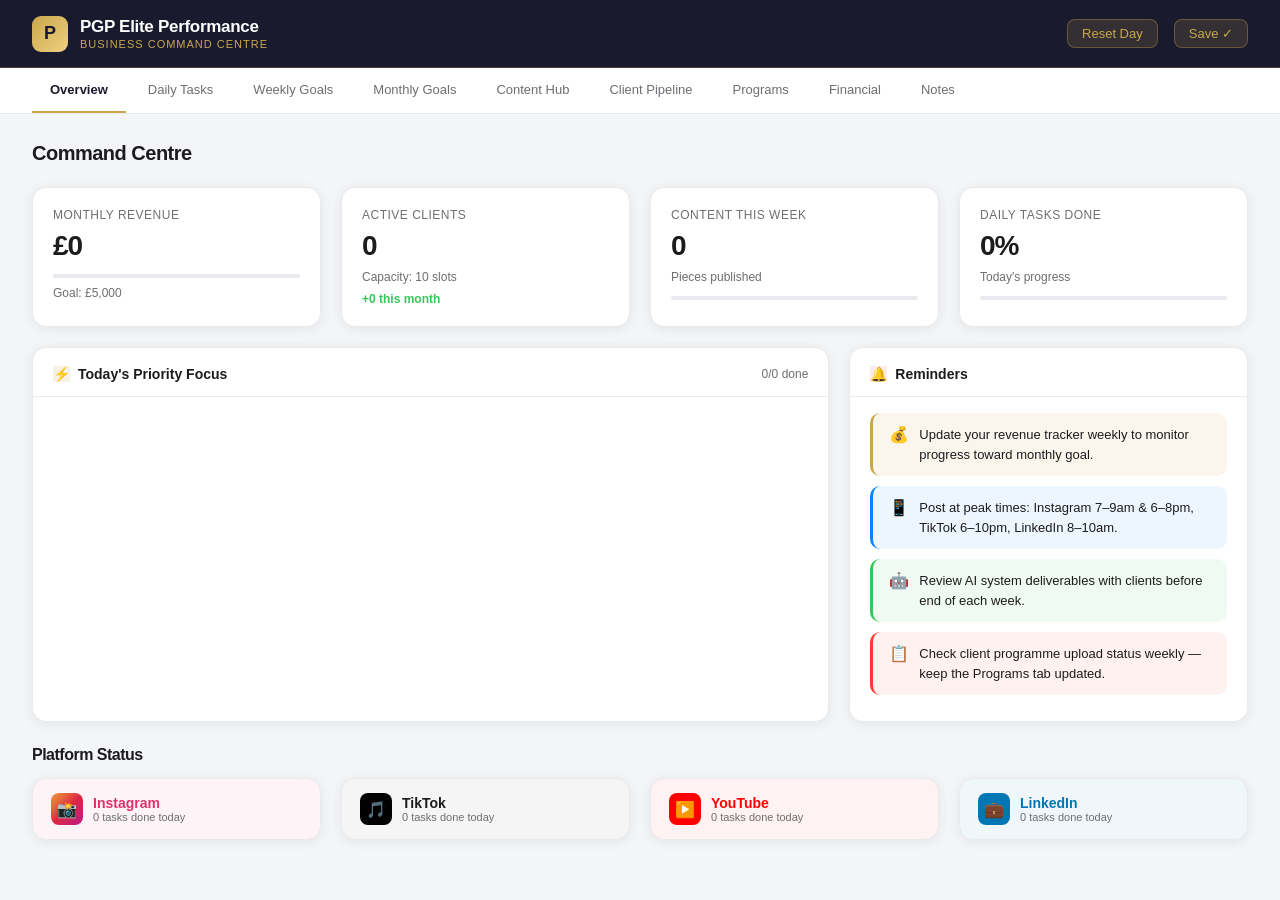
==== index.html @ 6425bf0e "Rename dashboard.html to index.html" ====
<!DOCTYPE html>
<html lang="en">
<head>
<meta charset="UTF-8" />
<meta name="viewport" content="width=device-width, initial-scale=1.0" />
<title>PGP Elite Performance — Business Command Centre</title>
<style>
  :root {
    --bg: #f4f5f7;
    --surface: #ffffff;
    --surface2: #fafafa;
    --border: #e8eaed;
    --accent: #1a1a2e;
    --gold: #c9a84c;
    --gold-light: #f0d080;
    --text: #1c1c1e;
    --text-muted: #6e6e73;
    --green: #34c759;
    --red: #ff3b30;
    --blue: #0a84ff;
    --purple: #5856d6;
    --ig: #e1306c;
    --tt: #010101;
    --yt: #ff0000;
    --li: #0077b5;
    --radius: 14px;
    --shadow: 0 2px 12px rgba(0,0,0,0.07);
    --shadow-hover: 0 6px 24px rgba(0,0,0,0.12);
  }

  * { box-sizing: border-box; margin: 0; padding: 0; }

  body {
    font-family: -apple-system, BlinkMacSystemFont, 'SF Pro Display', 'Segoe UI', sans-serif;
    background: var(--bg);
    color: var(--text);
    min-height: 100vh;
  }

  /* ── HEADER ── */
  header {
    background: var(--accent);
    padding: 0 32px;
    display: flex;
    align-items: center;
    justify-content: space-between;
    height: 68px;
    position: sticky;
    top: 0;
    z-index: 100;
    border-bottom: 1px solid rgba(201,168,76,0.3);
  }
  .logo {
    display: flex;
    align-items: center;
    gap: 12px;
  }
  .logo-icon {
    width: 36px; height: 36px;
    background: linear-gradient(135deg, var(--gold), var(--gold-light));
    border-radius: 9px;
    display: flex;
    align-items: center;
    justify-content: center;
    font-size: 18px;
    font-weight: 800;
    color: var(--accent);
  }
  .logo-text {
    color: #fff;
    font-size: 17px;
    font-weight: 600;
    letter-spacing: -0.3px;
  }
  .logo-sub {
    color: var(--gold);
    font-size: 11px;
    font-weight: 500;
    text-transform: uppercase;
    letter-spacing: 1px;
    margin-top: 1px;
  }
  .header-right {
    display: flex;
    align-items: center;
    gap: 16px;
  }
  #live-date {
    color: rgba(255,255,255,0.7);
    font-size: 13px;
  }
  .header-btn {
    background: rgba(201,168,76,0.15);
    border: 1px solid rgba(201,168,76,0.35);
    color: var(--gold);
    padding: 6px 14px;
    border-radius: 8px;
    font-size: 13px;
    font-weight: 500;
    cursor: pointer;
    transition: all 0.2s;
  }
  .header-btn:hover { background: rgba(201,168,76,0.25); }

  /* ── NAV TABS ── */
  .nav-tabs {
    background: var(--surface);
    border-bottom: 1px solid var(--border);
    padding: 0 32px;
    display: flex;
    gap: 4px;
    overflow-x: auto;
  }
  .tab {
    padding: 14px 18px;
    font-size: 13px;
    font-weight: 500;
    color: var(--text-muted);
    cursor: pointer;
    border-bottom: 2px solid transparent;
    transition: all 0.2s;
    white-space: nowrap;
    user-select: none;
  }
  .tab:hover { color: var(--text); }
  .tab.active {
    color: var(--accent);
    border-bottom-color: var(--gold);
    font-weight: 600;
  }

  /* ── MAIN ── */
  main { padding: 28px 32px; max-width: 1600px; margin: 0 auto; }

  .page { display: none; }
  .page.active { display: block; }

  /* ── GRID SYSTEMS ── */
  .grid-3 { display: grid; grid-template-columns: repeat(3,1fr); gap: 20px; }
  .grid-4 { display: grid; grid-template-columns: repeat(4,1fr); gap: 20px; }
  .grid-2 { display: grid; grid-template-columns: repeat(2,1fr); gap: 20px; }
  .grid-1-2 { display: grid; grid-template-columns: 1fr 2fr; gap: 20px; }
  .grid-2-1 { display: grid; grid-template-columns: 2fr 1fr; gap: 20px; }

  /* ── CARD ── */
  .card {
    background: var(--surface);
    border-radius: var(--radius);
    border: 1px solid var(--border);
    box-shadow: var(--shadow);
    overflow: hidden;
    transition: box-shadow 0.2s;
  }
  .card:hover { box-shadow: var(--shadow-hover); }
  .card-header {
    padding: 18px 20px 14px;
    border-bottom: 1px solid var(--border);
    display: flex;
    align-items: center;
    justify-content: space-between;
  }
  .card-title {
    font-size: 14px;
    font-weight: 600;
    color: var(--text);
    display: flex;
    align-items: center;
    gap: 8px;
  }
  .card-title .icon {
    width: 26px; height: 26px;
    border-radius: 7px;
    display: flex;
    align-items: center;
    justify-content: center;
    font-size: 14px;
  }
  .card-body { padding: 16px 20px; }

  /* ── KPI STAT CARDS ── */
  .stat-card {
    background: var(--surface);
    border-radius: var(--radius);
    border: 1px solid var(--border);
    box-shadow: var(--shadow);
    padding: 20px;
    display: flex;
    flex-direction: column;
    gap: 8px;
    transition: all 0.2s;
  }
  .stat-card:hover { box-shadow: var(--shadow-hover); transform: translateY(-1px); }
  .stat-label { font-size: 12px; font-weight: 500; color: var(--text-muted); text-transform: uppercase; letter-spacing: 0.5px; }
  .stat-value { font-size: 28px; font-weight: 700; color: var(--text); letter-spacing: -1px; }
  .stat-sub { font-size: 12px; color: var(--text-muted); }
  .stat-trend { font-size: 12px; font-weight: 600; }
  .stat-trend.up { color: var(--green); }
  .stat-trend.down { color: var(--red); }
  .stat-bar {
    height: 4px;
    background: var(--border);
    border-radius: 2px;
    overflow: hidden;
    margin-top: 4px;
  }
  .stat-bar-fill {
    height: 100%;
    border-radius: 2px;
    background: linear-gradient(90deg, var(--gold), var(--gold-light));
    transition: width 0.8s ease;
  }

  /* ── TODO LISTS ── */
  .todo-section { margin-bottom: 6px; }
  .todo-section-title {
    font-size: 11px;
    font-weight: 600;
    color: var(--text-muted);
    text-transform: uppercase;
    letter-spacing: 0.8px;
    padding: 8px 0 4px;
  }
  .todo-item {
    display: flex;
    align-items: flex-start;
    gap: 10px;
    padding: 9px 4px;
    border-radius: 8px;
    cursor: pointer;
    transition: background 0.15s;
    position: relative;
  }
  .todo-item:hover { background: var(--bg); }
  .todo-item.done .todo-text {
    text-decoration: line-through;
    color: var(--text-muted);
  }
  .todo-cb {
    width: 18px; height: 18px;
    border: 2px solid var(--border);
    border-radius: 5px;
    flex-shrink: 0;
    margin-top: 1px;
    transition: all 0.2s;
    display: flex;
    align-items: center;
    justify-content: center;
    font-size: 11px;
  }
  .todo-item.done .todo-cb {
    background: var(--green);
    border-color: var(--green);
    color: white;
  }
  .todo-text { font-size: 13.5px; line-height: 1.4; flex: 1; }
  .todo-tag {
    font-size: 10px;
    font-weight: 600;
    padding: 2px 7px;
    border-radius: 20px;
    flex-shrink: 0;
    margin-top: 2px;
  }
  .tag-ig { background: rgba(225,48,108,0.1); color: var(--ig); }
  .tag-tt { background: rgba(1,1,1,0.08); color: #333; }
  .tag-yt { background: rgba(255,0,0,0.1); color: var(--yt); }
  .tag-li { background: rgba(0,119,181,0.1); color: var(--li); }
  .tag-fin { background: rgba(52,199,89,0.12); color: #1a8a3a; }
  .tag-client { background: rgba(88,86,214,0.12); color: var(--purple); }
  .tag-ops { background: rgba(201,168,76,0.15); color: #8a6a1a; }
  .tag-ai { background: rgba(10,132,255,0.1); color: var(--blue); }

  /* ── PRIORITY BADGE ── */
  .priority {
    width: 6px; height: 6px;
    border-radius: 50%;
    flex-shrink: 0;
    margin-top: 6px;
  }
  .p-high { background: var(--red); }
  .p-med { background: var(--gold); }
  .p-low { background: var(--green); }

  /* ── PLATFORM CONTENT TRACKER ── */
  .platform-card {
    border-radius: var(--radius);
    border: 1px solid var(--border);
    overflow: hidden;
    box-shadow: var(--shadow);
  }
  .platform-header {
    padding: 14px 18px;
    display: flex;
    align-items: center;
    gap: 10px;
  }
  .platform-icon {
    width: 32px; height: 32px;
    border-radius: 8px;
    display: flex;
    align-items: center;
    justify-content: center;
    font-size: 16px;
    color: white;
  }
  .ig-bg { background: linear-gradient(135deg, #f09433,#e6683c,#dc2743,#cc2366,#bc1888); }
  .tt-bg { background: #010101; }
  .yt-bg { background: #ff0000; }
  .li-bg { background: #0077b5; }
  .platform-name { font-size: 14px; font-weight: 700; }
  .platform-body { padding: 4px 18px 16px; background: var(--surface); }
  .content-row {
    display: flex;
    align-items: center;
    gap: 10px;
    padding: 8px 0;
    border-bottom: 1px solid var(--border);
    font-size: 13px;
  }
  .content-row:last-child { border-bottom: none; }
  .content-type { font-weight: 600; width: 90px; flex-shrink: 0; font-size: 12px; color: var(--text-muted); }
  .content-idea { flex: 1; color: var(--text); }
  .content-status {
    font-size: 11px;
    font-weight: 600;
    padding: 3px 8px;
    border-radius: 20px;
    cursor: pointer;
    user-select: none;
  }
  .s-todo { background: rgba(110,110,115,0.1); color: var(--text-muted); }
  .s-filming { background: rgba(255,149,0,0.12); color: #c57a00; }
  .s-editing { background: rgba(10,132,255,0.1); color: var(--blue); }
  .s-done { background: rgba(52,199,89,0.12); color: #1a8a3a; }

  /* ── PIPELINE ── */
  .pipeline-stages {
    display: grid;
    grid-template-columns: repeat(5,1fr);
    gap: 12px;
    margin-top: 4px;
  }
  .pipeline-stage { background: var(--bg); border-radius: 10px; padding: 14px; min-height: 160px; }
  .stage-title {
    font-size: 11px;
    font-weight: 700;
    text-transform: uppercase;
    letter-spacing: 0.7px;
    color: var(--text-muted);
    margin-bottom: 10px;
  }
  .pipeline-card {
    background: var(--surface);
    border-radius: 8px;
    padding: 10px;
    margin-bottom: 8px;
    border: 1px solid var(--border);
    font-size: 12.5px;
    cursor: grab;
    box-shadow: 0 1px 4px rgba(0,0,0,0.05);
  }
  .pipeline-card:hover { border-color: var(--gold); }
  .pipeline-name { font-weight: 600; color: var(--text); margin-bottom: 3px; }
  .pipeline-detail { color: var(--text-muted); font-size: 11px; }
  .pipeline-value { font-weight: 700; color: var(--gold); font-size: 12px; margin-top: 4px; }

  /* ── FINANCIAL ── */
  .fin-row {
    display: flex;
    justify-content: space-between;
    align-items: center;
    padding: 11px 0;
    border-bottom: 1px solid var(--border);
    font-size: 13.5px;
  }
  .fin-row:last-child { border-bottom: none; }
  .fin-label { color: var(--text-muted); }
  .fin-value { font-weight: 700; }
  .fin-value.green { color: var(--green); }
  .fin-value.red { color: var(--red); }
  .fin-value.gold { color: var(--gold); }

  /* ── PROGRAM CHECKLIST ── */
  .program-item {
    display: flex;
    align-items: center;
    gap: 12px;
    padding: 11px 16px;
    border-radius: 10px;
    background: var(--bg);
    margin-bottom: 8px;
    transition: all 0.2s;
    cursor: pointer;
  }
  .program-item:hover { background: rgba(201,168,76,0.07); }
  .program-item.done { opacity: 0.6; }
  .program-item.done .prog-name { text-decoration: line-through; }
  .prog-cb {
    width: 20px; height: 20px;
    border: 2px solid var(--border);
    border-radius: 6px;
    flex-shrink: 0;
    display: flex;
    align-items: center;
    justify-content: center;
    font-size: 12px;
    transition: all 0.2s;
  }
  .program-item.done .prog-cb { background: var(--green); border-color: var(--green); color: white; }
  .prog-info { flex: 1; }
  .prog-name { font-size: 13.5px; font-weight: 600; }
  .prog-meta { font-size: 11.5px; color: var(--text-muted); margin-top: 2px; }
  .prog-badge {
    font-size: 11px;
    font-weight: 600;
    padding: 3px 9px;
    border-radius: 20px;
  }
  .b-online { background: rgba(52,199,89,0.1); color: #1a8a3a; }
  .b-inprogress { background: rgba(255,149,0,0.12); color: #c57a00; }
  .b-pending { background: rgba(110,110,115,0.1); color: var(--text-muted); }

  /* ── PROGRESS RING ── */
  .progress-ring-wrap {
    display: flex;
    flex-direction: column;
    align-items: center;
    gap: 6px;
  }
  .progress-ring-wrap svg { transform: rotate(-90deg); }
  .progress-ring-label { font-size: 12px; color: var(--text-muted); font-weight: 500; }
  .progress-ring-value { font-size: 22px; font-weight: 700; color: var(--text); }

  /* ── REVENUE GOAL BAR ── */
  .goal-section { margin-bottom: 16px; }
  .goal-header { display: flex; justify-content: space-between; align-items: baseline; margin-bottom: 6px; }
  .goal-name { font-size: 13px; font-weight: 600; }
  .goal-nums { font-size: 12px; color: var(--text-muted); }
  .goal-track {
    height: 8px;
    background: var(--border);
    border-radius: 4px;
    overflow: hidden;
  }
  .goal-fill {
    height: 100%;
    border-radius: 4px;
    background: linear-gradient(90deg, var(--gold), var(--gold-light));
    transition: width 1s ease;
  }

  /* ── WEEKLY SCHEDULE ── */
  .week-grid {
    display: grid;
    grid-template-columns: 60px repeat(7,1fr);
    gap: 2px;
    font-size: 12px;
  }
  .wg-header { font-weight: 600; color: var(--text-muted); text-align: center; padding: 6px 0; font-size: 11px; text-transform: uppercase; }
  .wg-time { color: var(--text-muted); padding: 4px 0; font-size: 11px; line-height: 28px; }
  .wg-cell {
    height: 28px;
    border-radius: 4px;
    background: transparent;
    text-align: center;
    line-height: 28px;
    font-size: 11px;
    font-weight: 500;
  }
  .wg-task {
    border-radius: 6px;
    padding: 4px 6px;
    font-size: 11px;
    font-weight: 600;
    margin: 1px;
    color: white;
    line-height: 1.3;
    height: 28px;
    display: flex;
    align-items: center;
    justify-content: center;
    overflow: hidden;
  }

  /* ── ALERTS / NOTES ── */
  .alert {
    padding: 12px 16px;
    border-radius: 10px;
    margin-bottom: 10px;
    font-size: 13px;
    display: flex;
    gap: 10px;
    align-items: flex-start;
  }
  .alert-icon { font-size: 16px; flex-shrink: 0; margin-top: 0px; }
  .alert-text { flex: 1; line-height: 1.5; }
  .alert.gold { background: rgba(201,168,76,0.1); border-left: 3px solid var(--gold); }
  .alert.blue { background: rgba(10,132,255,0.07); border-left: 3px solid var(--blue); }
  .alert.green { background: rgba(52,199,89,0.08); border-left: 3px solid var(--green); }
  .alert.red { background: rgba(255,59,48,0.07); border-left: 3px solid var(--red); }

  /* ── INPUT ADD TASK ── */
  .add-task-row {
    display: flex;
    gap: 8px;
    margin-top: 10px;
  }
  .add-task-input {
    flex: 1;
    padding: 9px 12px;
    border-radius: 8px;
    border: 1px solid var(--border);
    font-size: 13px;
    background: var(--bg);
    color: var(--text);
    outline: none;
    transition: border-color 0.2s;
  }
  .add-task-input:focus { border-color: var(--gold); }
  .add-task-btn {
    padding: 9px 16px;
    background: var(--accent);
    color: var(--gold);
    border: none;
    border-radius: 8px;
    font-size: 13px;
    font-weight: 600;
    cursor: pointer;
    transition: background 0.2s;
  }
  .add-task-btn:hover { background: #2d2d50; }

  /* ── SECTION TITLES ── */
  .section-title {
    font-size: 20px;
    font-weight: 700;
    color: var(--text);
    margin-bottom: 6px;
    letter-spacing: -0.5px;
  }
  .section-sub {
    font-size: 13px;
    color: var(--text-muted);
    margin-bottom: 22px;
  }
  .sep { height: 24px; }

  /* ── NOTES ── */
  .notes-area {
    width: 100%;
    border: none;
    outline: none;
    resize: none;
    font-size: 13.5px;
    line-height: 1.7;
    color: var(--text);
    background: transparent;
    font-family: inherit;
  }

  /* ── RESPONSIVE ── */
  @media (max-width: 1100px) {
    .grid-4 { grid-template-columns: repeat(2,1fr); }
    .pipeline-stages { grid-template-columns: repeat(3,1fr); }
  }
  @media (max-width: 768px) {
    main { padding: 16px; }
    .grid-3, .grid-2, .grid-1-2, .grid-2-1 { grid-template-columns: 1fr; }
    header { padding: 0 16px; }
    .nav-tabs { padding: 0 16px; }
    .pipeline-stages { grid-template-columns: repeat(2,1fr); }
  }

  /* ── METRIC MINI ── */
  .metrics-row {
    display: flex;
    gap: 20px;
    flex-wrap: wrap;
    margin-bottom: 22px;
  }
  .metric-pill {
    background: var(--surface);
    border: 1px solid var(--border);
    border-radius: 40px;
    padding: 8px 16px;
    display: flex;
    align-items: center;
    gap: 8px;
    font-size: 13px;
    box-shadow: var(--shadow);
  }
  .metric-pill .dot { width: 8px; height: 8px; border-radius: 50%; }
  .metric-pill .mp-val { font-weight: 700; }
  .metric-pill .mp-lbl { color: var(--text-muted); font-size: 12px; }

  /* ── EDITABLE FIELDS ── */
  [contenteditable] { outline: none; }
  [contenteditable]:focus {
    background: rgba(201,168,76,0.05);
    border-radius: 4px;
  }

  /* ── SCROLLBAR ── */
  ::-webkit-scrollbar { width: 6px; height: 6px; }
  ::-webkit-scrollbar-track { background: transparent; }
  ::-webkit-scrollbar-thumb { background: var(--border); border-radius: 3px; }
</style>
</head>
<body>

<!-- ═══════════════ HEADER ═══════════════ -->
<header>
  <div class="logo">
    <div class="logo-icon">P</div>
    <div>
      <div class="logo-text">PGP Elite Performance</div>
      <div class="logo-sub">Business Command Centre</div>
    </div>
  </div>
  <div class="header-right">
    <span id="live-date"></span>
    <button class="header-btn" onclick="resetAll()">Reset Day</button>
    <button class="header-btn" onclick="saveAll()">Save ✓</button>
  </div>
</header>

<!-- ═══════════════ NAV ═══════════════ -->
<div class="nav-tabs">
  <div class="tab active" onclick="switchTab('overview')">Overview</div>
  <div class="tab" onclick="switchTab('daily')">Daily Tasks</div>
  <div class="tab" onclick="switchTab('weekly')">Weekly Goals</div>
  <div class="tab" onclick="switchTab('monthly')">Monthly Goals</div>
  <div class="tab" onclick="switchTab('content')">Content Hub</div>
  <div class="tab" onclick="switchTab('clients')">Client Pipeline</div>
  <div class="tab" onclick="switchTab('programs')">Programs</div>
  <div class="tab" onclick="switchTab('financial')">Financial</div>
  <div class="tab" onclick="switchTab('notes')">Notes</div>
</div>

<!-- ═══════════════ MAIN ═══════════════ -->
<main>

<!-- ══════ OVERVIEW PAGE ══════ -->
<div class="page active" id="page-overview">
  <div class="section-title">Command Centre</div>
  <div class="section-sub" id="overview-date"></div>

  <!-- KPI Row -->
  <div class="grid-4" style="margin-bottom:20px">
    <div class="stat-card">
      <div class="stat-label">Monthly Revenue</div>
      <div class="stat-value" id="kpi-revenue">£0</div>
      <div class="stat-bar"><div class="stat-bar-fill" id="rev-bar" style="width:0%"></div></div>
      <div class="stat-sub">Goal: <span id="kpi-rev-goal">£5,000</span></div>
    </div>
    <div class="stat-card">
      <div class="stat-label">Active Clients</div>
      <div class="stat-value" id="kpi-clients">0</div>
      <div class="stat-sub">Capacity: <span id="kpi-capacity">10</span> slots</div>
      <div class="stat-trend up" id="kpi-client-trend">+0 this month</div>
    </div>
    <div class="stat-card">
      <div class="stat-label">Content This Week</div>
      <div class="stat-value" id="kpi-content">0</div>
      <div class="stat-sub">Pieces published</div>
      <div class="stat-bar"><div class="stat-bar-fill" id="content-bar" style="width:0%"></div></div>
    </div>
    <div class="stat-card">
      <div class="stat-label">Daily Tasks Done</div>
      <div class="stat-value" id="kpi-daily">0%</div>
      <div class="stat-sub">Today's progress</div>
      <div class="stat-bar"><div class="stat-bar-fill" id="daily-bar" style="width:0%"></div></div>
    </div>
  </div>

  <div class="grid-2-1">
    <!-- Today's Focus -->
    <div class="card">
      <div class="card-header">
        <div class="card-title"><div class="card-icon" style="background:rgba(201,168,76,0.15)">⚡</div> Today's Priority Focus</div>
        <span style="font-size:12px;color:var(--text-muted)" id="today-progress">0/0 done</span>
      </div>
      <div class="card-body" id="overview-tasks">
        <!-- populated by JS -->
      </div>
    </div>

    <!-- Alerts & Reminders -->
    <div class="card">
      <div class="card-header">
        <div class="card-title"><div class="card-icon" style="background:rgba(255,59,48,0.1)">🔔</div> Reminders</div>
      </div>
      <div class="card-body">
        <div class="alert gold">
          <div class="alert-icon">💰</div>
          <div class="alert-text">Update your revenue tracker weekly to monitor progress toward monthly goal.</div>
        </div>
        <div class="alert blue">
          <div class="alert-icon">📱</div>
          <div class="alert-text">Post at peak times: Instagram 7–9am & 6–8pm, TikTok 6–10pm, LinkedIn 8–10am.</div>
        </div>
        <div class="alert green">
          <div class="alert-icon">🤖</div>
          <div class="alert-text">Review AI system deliverables with clients before end of each week.</div>
        </div>
        <div class="alert red">
          <div class="alert-icon">📋</div>
          <div class="alert-text">Check client programme upload status weekly — keep the Programs tab updated.</div>
        </div>
      </div>
    </div>
  </div>

  <div class="sep"></div>

  <!-- Platform Quick Status -->
  <div class="section-title" style="font-size:16px;margin-bottom:14px">Platform Status</div>
  <div class="grid-4">
    <div class="platform-card" style="background:var(--surface)">
      <div class="platform-header" style="background:rgba(225,48,108,0.06)">
        <div class="platform-icon ig-bg">📸</div>
        <div>
          <div class="platform-name" style="color:var(--ig)">Instagram</div>
          <div style="font-size:11px;color:var(--text-muted)" id="ig-count">0 tasks done today</div>
        </div>
      </div>
    </div>
    <div class="platform-card" style="background:var(--surface)">
      <div class="platform-header" style="background:rgba(1,1,1,0.04)">
        <div class="platform-icon tt-bg">🎵</div>
        <div>
          <div class="platform-name">TikTok</div>
          <div style="font-size:11px;color:var(--text-muted)" id="tt-count">0 tasks done today</div>
        </div>
      </div>
    </div>
    <div class="platform-card" style="background:var(--surface)">
      <div class="platform-header" style="background:rgba(255,0,0,0.05)">
        <div class="platform-icon yt-bg">▶️</div>
        <div>
          <div class="platform-name" style="color:var(--yt)">YouTube</div>
          <div style="font-size:11px;color:var(--text-muted)" id="yt-count">0 tasks done today</div>
        </div>
      </div>
    </div>
    <div class="platform-card" style="background:var(--surface)">
      <div class="platform-header" style="background:rgba(0,119,181,0.06)">
        <div class="platform-icon li-bg">💼</div>
        <div>
          <div class="platform-name" style="color:var(--li)">LinkedIn</div>
          <div style="font-size:11px;color:var(--text-muted)" id="li-count">0 tasks done today</div>
        </div>
      </div>
    </div>
  </div>
</div>

<!-- ══════ DAILY PAGE ══════ -->
<div class="page" id="page-daily">
  <div class="section-title">Daily Task List</div>
  <div class="section-sub">Tick off each task as you complete it. Resets each morning.</div>

  <div class="grid-3">
    <!-- Morning Routine -->
    <div class="card">
      <div class="card-header">
        <div class="card-title"><div class="card-icon" style="background:rgba(255,204,0,0.15)">🌅</div> Morning Routine</div>
      </div>
      <div class="card-body" id="daily-morning">
        <!-- JS populated -->
      </div>
      <div class="card-body" style="padding-top:0">
        <div class="add-task-row">
          <input class="add-task-input" placeholder="Add morning task..." id="add-morning-input" onkeydown="if(event.key==='Enter')addCustomTask('daily-morning','add-morning-input','ops')"/>
          <button class="add-task-btn" onclick="addCustomTask('daily-morning','add-morning-input','ops')">+</button>
        </div>
      </div>
    </div>

    <!-- Content Tasks -->
    <div class="card">
      <div class="card-header">
        <div class="card-title"><div class="card-icon" style="background:rgba(225,48,108,0.1)">📱</div> Content Tasks</div>
      </div>
      <div class="card-body" id="daily-content">
      </div>
      <div class="card-body" style="padding-top:0">
        <div class="add-task-row">
          <input class="add-task-input" placeholder="Add content task..." id="add-content-input" onkeydown="if(event.key==='Enter')addCustomTask('daily-content','add-content-input','ig')"/>
          <button class="add-task-btn" onclick="addCustomTask('daily-content','add-content-input','ig')">+</button>
        </div>
      </div>
    </div>

    <!-- Business Tasks -->
    <div class="card">
      <div class="card-header">
        <div class="card-title"><div class="card-icon" style="background:rgba(88,86,214,0.1)">💼</div> Business & Clients</div>
      </div>
      <div class="card-body" id="daily-business">
      </div>
      <div class="card-body" style="padding-top:0">
        <div class="add-task-row">
          <input class="add-task-input" placeholder="Add business task..." id="add-biz-input" onkeydown="if(event.key==='Enter')addCustomTask('daily-business','add-biz-input','client')"/>
          <button class="add-task-btn" onclick="addCustomTask('daily-business','add-biz-input','client')">+</button>
        </div>
      </div>
    </div>
  </div>
</div>

<!-- ══════ WEEKLY PAGE ══════ -->
<div class="page" id="page-weekly">
  <div class="section-title">Weekly Goals</div>
  <div class="section-sub">This week's targets — reset every Monday.</div>

  <div class="grid-2">
    <!-- Content Weekly -->
    <div class="card">
      <div class="card-header">
        <div class="card-title"><div class="card-icon" style="background:rgba(225,48,108,0.1)">📲</div> Content This Week</div>
      </div>
      <div class="card-body">
        <div class="todo-section">
          <div class="todo-section-title">Instagram</div>
          <div id="weekly-ig"></div>
        </div>
        <div class="todo-section">
          <div class="todo-section-title">TikTok</div>
          <div id="weekly-tt"></div>
        </div>
        <div class="todo-section">
          <div class="todo-section-title">YouTube</div>
          <div id="weekly-yt"></div>
        </div>
        <div class="todo-section">
          <div class="todo-section-title">LinkedIn</div>
          <div id="weekly-li"></div>
        </div>
        <div class="add-task-row">
          <input class="add-task-input" placeholder="Add weekly content task..." id="add-wcontent-input" onkeydown="if(event.key==='Enter')addCustomTask('weekly-ig','add-wcontent-input','ig')"/>
          <button class="add-task-btn" onclick="addCustomTask('weekly-ig','add-wcontent-input','ig')">+</button>
        </div>
      </div>
    </div>

    <!-- Business Weekly -->
    <div class="card">
      <div class="card-header">
        <div class="card-title"><div class="card-icon" style="background:rgba(52,199,89,0.1)">📈</div> Business This Week</div>
      </div>
      <div class="card-body">
        <div class="todo-section">
          <div class="todo-section-title">Client Work</div>
          <div id="weekly-clients"></div>
        </div>
        <div class="todo-section">
          <div class="todo-section-title">Financial</div>
          <div id="weekly-finance"></div>
        </div>
        <div class="todo-section">
          <div class="todo-section-title">AI Systems</div>
          <div id="weekly-ai"></div>
        </div>
        <div class="todo-section">
          <div class="todo-section-title">Operations</div>
          <div id="weekly-ops"></div>
        </div>
        <div class="add-task-row">
          <input class="add-task-input" placeholder="Add weekly business task..." id="add-wbiz-input" onkeydown="if(event.key==='Enter')addCustomTask('weekly-clients','add-wbiz-input','client')"/>
          <button class="add-task-btn" onclick="addCustomTask('weekly-clients','add-wbiz-input','client')">+</button>
        </div>
      </div>
    </div>
  </div>
</div>

<!-- ══════ MONTHLY PAGE ══════ -->
<div class="page" id="page-monthly">
  <div class="section-title">Monthly Goals</div>
  <div class="section-sub">Big-picture targets for this month.</div>

  <div class="grid-3" style="margin-bottom:20px">
    <div class="card" style="grid-column:span 2">
      <div class="card-header">
        <div class="card-title"><div class="card-icon" style="background:rgba(201,168,76,0.15)">🎯</div> Monthly Targets</div>
      </div>
      <div class="card-body">
        <div class="goal-section">
          <div class="goal-header"><span class="goal-name">Monthly Revenue</span><span class="goal-nums"><span id="m-rev-curr">£0</span> / <span id="m-rev-goal">£5,000</span></span></div>
          <div class="goal-track"><div class="goal-fill" id="m-rev-bar" style="width:0%"></div></div>
        </div>
        <div class="goal-section">
          <div class="goal-header"><span class="goal-name">New Clients Acquired</span><span class="goal-nums"><span id="m-cli-curr">0</span> / <span id="m-cli-goal">4</span></span></div>
          <div class="goal-track"><div class="goal-fill" id="m-cli-bar" style="width:0%"></div></div>
        </div>
        <div class="goal-section">
          <div class="goal-header"><span class="goal-name">Instagram Followers Growth</span><span class="goal-nums"><span id="m-ig-curr">0</span> / <span id="m-ig-goal">500</span></span></div>
          <div class="goal-track"><div class="goal-fill" id="m-ig-bar" style="width:0%"></div></div>
        </div>
        <div class="goal-section">
          <div class="goal-header"><span class="goal-name">TikTok Views Target</span><span class="goal-nums"><span id="m-tt-curr">0</span> / <span id="m-tt-goal">50,000</span></span></div>
          <div class="goal-track"><div class="goal-fill" id="m-tt-bar" style="width:0%"></div></div>
        </div>
        <div class="goal-section">
          <div class="goal-header"><span class="goal-name">YouTube Subscribers</span><span class="goal-nums"><span id="m-yt-curr">0</span> / <span id="m-yt-goal">100</span></span></div>
          <div class="goal-track"><div class="goal-fill" id="m-yt-bar" style="width:0%"></div></div>
        </div>
        <div class="goal-section">
          <div class="goal-header"><span class="goal-name">AI Systems Delivered</span><span class="goal-nums"><span id="m-ai-curr">0</span> / <span id="m-ai-goal">2</span></span></div>
          <div class="goal-track"><div class="goal-fill" id="m-ai-bar" style="width:0%"></div></div>
        </div>
      </div>
    </div>

    <div class="card">
      <div class="card-header">
        <div class="card-title"><div class="card-icon" style="background:rgba(10,132,255,0.1)">📊</div> Update Goals</div>
      </div>
      <div class="card-body">
        <div style="display:flex;flex-direction:column;gap:10px">
          <div>
            <div style="font-size:11px;font-weight:600;color:var(--text-muted);margin-bottom:4px">Revenue Goal (£)</div>
            <input type="number" id="inp-rev-goal" placeholder="5000" style="width:100%;padding:8px 10px;border-radius:8px;border:1px solid var(--border);font-size:13px;outline:none;" oninput="updateGoals()"/>
          </div>
          <div>
            <div style="font-size:11px;font-weight:600;color:var(--text-muted);margin-bottom:4px">Revenue Achieved (£)</div>
            <input type="number" id="inp-rev-curr" placeholder="0" style="width:100%;padding:8px 10px;border-radius:8px;border:1px solid var(--border);font-size:13px;outline:none;" oninput="updateGoals()"/>
          </div>
          <div>
            <div style="font-size:11px;font-weight:600;color:var(--text-muted);margin-bottom:4px">New Clients Goal</div>
            <input type="number" id="inp-cli-goal" placeholder="4" style="width:100%;padding:8px 10px;border-radius:8px;border:1px solid var(--border);font-size:13px;outline:none;" oninput="updateGoals()"/>
          </div>
          <div>
            <div style="font-size:11px;font-weight:600;color:var(--text-muted);margin-bottom:4px">New Clients Acquired</div>
            <input type="number" id="inp-cli-curr" placeholder="0" style="width:100%;padding:8px 10px;border-radius:8px;border:1px solid var(--border);font-size:13px;outline:none;" oninput="updateGoals()"/>
          </div>
          <div>
            <div style="font-size:11px;font-weight:600;color:var(--text-muted);margin-bottom:4px">IG Followers Gained</div>
            <input type="number" id="inp-ig-curr" placeholder="0" style="width:100%;padding:8px 10px;border-radius:8px;border:1px solid var(--border);font-size:13px;outline:none;" oninput="updateGoals()"/>
          </div>
        </div>
      </div>
    </div>
  </div>

  <!-- Monthly Task Checklists -->
  <div class="grid-2">
    <div class="card">
      <div class="card-header">
        <div class="card-title"><div class="card-icon" style="background:rgba(225,48,108,0.1)">📲</div> Monthly Content Plan</div>
      </div>
      <div class="card-body">
        <div class="todo-section"><div class="todo-section-title">Instagram</div><div id="monthly-ig"></div></div>
        <div class="todo-section"><div class="todo-section-title">TikTok</div><div id="monthly-tt"></div></div>
        <div class="todo-section"><div class="todo-section-title">YouTube</div><div id="monthly-yt"></div></div>
        <div class="todo-section"><div class="todo-section-title">LinkedIn</div><div id="monthly-li"></div></div>
        <div class="add-task-row">
          <input class="add-task-input" placeholder="Add monthly content goal..." id="add-mcontent-input" onkeydown="if(event.key==='Enter')addCustomTask('monthly-ig','add-mcontent-input','ig')"/>
          <button class="add-task-btn" onclick="addCustomTask('monthly-ig','add-mcontent-input','ig')">+</button>
        </div>
      </div>
    </div>

    <div class="card">
      <div class="card-header">
        <div class="card-title"><div class="card-icon" style="background:rgba(52,199,89,0.1)">🚀</div> Monthly Business Goals</div>
      </div>
      <div class="card-body">
        <div class="todo-section"><div class="todo-section-title">Growth</div><div id="monthly-growth"></div></div>
        <div class="todo-section"><div class="todo-section-title">Financial</div><div id="monthly-fin"></div></div>
        <div class="todo-section"><div class="todo-section-title">AI Systems</div><div id="monthly-ai"></div></div>
        <div class="todo-section"><div class="todo-section-title">Operations</div><div id="monthly-ops"></div></div>
        <div class="add-task-row">
          <input class="add-task-input" placeholder="Add monthly business goal..." id="add-mbiz-input" onkeydown="if(event.key==='Enter')addCustomTask('monthly-growth','add-mbiz-input','ops')"/>
          <button class="add-task-btn" onclick="addCustomTask('monthly-growth','add-mbiz-input','ops')">+</button>
        </div>
      </div>
    </div>
  </div>
</div>

<!-- ══════ CONTENT HUB ══════ -->
<div class="page" id="page-content">
  <div class="section-title">Content Hub</div>
  <div class="section-sub">Plan, track and manage all your content across every platform.</div>

  <div class="grid-2" style="margin-bottom:20px">
    <!-- Instagram -->
    <div class="platform-card">
      <div class="platform-header ig-bg">
        <div class="platform-icon" style="background:rgba(255,255,255,0.2);font-size:20px">📸</div>
        <div>
          <div class="platform-name" style="color:white">Instagram</div>
          <div style="font-size:11px;color:rgba(255,255,255,0.8)">Reels • Carousels • Stories • Lives</div>
        </div>
      </div>
      <div class="platform-body" id="ig-content">
      </div>
    </div>

    <!-- TikTok -->
    <div class="platform-card">
      <div class="platform-header tt-bg">
        <div class="platform-icon" style="background:rgba(255,255,255,0.1);font-size:20px">🎵</div>
        <div>
          <div class="platform-name" style="color:white">TikTok</div>
          <div style="font-size:11px;color:rgba(255,255,255,0.7)">Short-form • Series • Duets • Lives</div>
        </div>
      </div>
      <div class="platform-body" id="tt-content">
      </div>
    </div>

    <!-- YouTube -->
    <div class="platform-card">
      <div class="platform-header yt-bg">
        <div class="platform-icon" style="background:rgba(255,255,255,0.2);font-size:20px">▶️</div>
        <div>
          <div class="platform-name" style="color:white">YouTube</div>
          <div style="font-size:11px;color:rgba(255,255,255,0.8)">Long-form • Shorts • Podcasts</div>
        </div>
      </div>
      <div class="platform-body" id="yt-content">
      </div>
    </div>

    <!-- LinkedIn -->
    <div class="platform-card">
      <div class="platform-header li-bg">
        <div class="platform-icon" style="background:rgba(255,255,255,0.2);font-size:20px">💼</div>
        <div>
          <div class="platform-name" style="color:white">LinkedIn</div>
          <div style="font-size:11px;color:rgba(255,255,255,0.8)">Articles • Posts • Case Studies</div>
        </div>
      </div>
      <div class="platform-body" id="li-content">
      </div>
    </div>
  </div>

  <!-- Content Ideas Bank -->
  <div class="card">
    <div class="card-header">
      <div class="card-title"><div class="card-icon" style="background:rgba(201,168,76,0.15)">💡</div> Content Ideas Bank</div>
      <button class="header-btn" onclick="addContentIdea()">+ Add Idea</button>
    </div>
    <div class="card-body" id="ideas-bank">
      <div style="font-size:13px;color:var(--text-muted);text-align:center;padding:20px 0">Click "+ Add Idea" to store content ideas here</div>
    </div>
  </div>
</div>

<!-- ══════ CLIENT PIPELINE ══════ -->
<div class="page" id="page-clients">
  <div class="section-title">Client Pipeline</div>
  <div class="section-sub">Track prospects from first contact through to active client and beyond.</div>

  <div class="pipeline-stages">
    <div class="pipeline-stage" id="pipe-lead">
      <div class="stage-title" style="color:#ff9500">🔥 Lead</div>
    </div>
    <div class="pipeline-stage" id="pipe-contact">
      <div class="stage-title" style="color:var(--blue)">📨 Contacted</div>
    </div>
    <div class="pipeline-stage" id="pipe-call">
      <div class="stage-title" style="color:var(--purple)">📞 Discovery Call</div>
    </div>
    <div class="pipeline-stage" id="pipe-proposal">
      <div class="stage-title" style="color:var(--gold)">📄 Proposal Sent</div>
    </div>
    <div class="pipeline-stage" id="pipe-active">
      <div class="stage-title" style="color:var(--green)">✅ Active Client</div>
    </div>
  </div>

  <div class="sep"></div>

  <!-- Add Lead -->
  <div class="card">
    <div class="card-header">
      <div class="card-title"><div class="card-icon" style="background:rgba(52,199,89,0.1)">➕</div> Add New Lead</div>
    </div>
    <div class="card-body">
      <div style="display:flex;gap:10px;flex-wrap:wrap">
        <input id="lead-name" class="add-task-input" placeholder="Name" style="flex:2;min-width:120px"/>
        <input id="lead-detail" class="add-task-input" placeholder="Source / Notes" style="flex:3;min-width:160px"/>
        <input id="lead-value" class="add-task-input" placeholder="Value £" style="flex:1;min-width:80px" type="number"/>
        <select id="lead-stage" style="padding:9px 12px;border-radius:8px;border:1px solid var(--border);font-size:13px;background:var(--bg);color:var(--text);outline:none;">
          <option value="pipe-lead">Lead</option>
          <option value="pipe-contact">Contacted</option>
          <option value="pipe-call">Discovery Call</option>
          <option value="pipe-proposal">Proposal Sent</option>
          <option value="pipe-active">Active Client</option>
        </select>
        <button class="add-task-btn" onclick="addLead()">Add Lead</button>
      </div>
    </div>
  </div>

  <div class="sep"></div>

  <!-- Client Tasks -->
  <div class="card">
    <div class="card-header">
      <div class="card-title"><div class="card-icon" style="background:rgba(88,86,214,0.1)">📋</div> Client Acquisition Tasks</div>
    </div>
    <div class="card-body" id="client-acq-tasks"></div>
    <div class="card-body" style="padding-top:0">
      <div class="add-task-row">
        <input class="add-task-input" placeholder="Add client acquisition task..." id="add-acq-input" onkeydown="if(event.key==='Enter')addCustomTask('client-acq-tasks','add-acq-input','client')"/>
        <button class="add-task-btn" onclick="addCustomTask('client-acq-tasks','add-acq-input','client')">+</button>
      </div>
    </div>
  </div>
</div>

<!-- ══════ PROGRAMS PAGE ══════ -->
<div class="page" id="page-programs">
  <div class="section-title">Client Programs</div>
  <div class="section-sub">Track program creation, upload status, and delivery for every coaching product.</div>

  <div class="grid-2">
    <div class="card">
      <div class="card-header">
        <div class="card-title"><div class="card-icon" style="background:rgba(88,86,214,0.1)">🏋️</div> Coaching Programs</div>
        <button class="header-btn" onclick="addProgram('coaching')">+ Add</button>
      </div>
      <div class="card-body" id="coaching-programs"></div>
    </div>

    <div class="card">
      <div class="card-header">
        <div class="card-title"><div class="card-icon" style="background:rgba(10,132,255,0.1)">🤖</div> AI Systems & Products</div>
        <button class="header-btn" onclick="addProgram('ai')">+ Add</button>
      </div>
      <div class="card-body" id="ai-programs"></div>
    </div>

    <div class="card">
      <div class="card-header">
        <div class="card-title"><div class="card-icon" style="background:rgba(201,168,76,0.15)">📦</div> Digital Products</div>
        <button class="header-btn" onclick="addProgram('digital')">+ Add</button>
      </div>
      <div class="card-body" id="digital-programs"></div>
    </div>

    <div class="card">
      <div class="card-header">
        <div class="card-title"><div class="card-icon" style="background:rgba(52,199,89,0.1)">📋</div> Program Upload Checklist</div>
      </div>
      <div class="card-body" id="upload-checklist"></div>
      <div class="card-body" style="padding-top:0">
        <div class="add-task-row">
          <input class="add-task-input" placeholder="Add upload task..." id="add-upload-input" onkeydown="if(event.key==='Enter')addCustomTask('upload-checklist','add-upload-input','ops')"/>
          <button class="add-task-btn" onclick="addCustomTask('upload-checklist','add-upload-input','ops')">+</button>
        </div>
      </div>
    </div>
  </div>
</div>

<!-- ══════ FINANCIAL PAGE ══════ -->
<div class="page" id="page-financial">
  <div class="section-title">Financial Dashboard</div>
  <div class="section-sub">Track revenue, expenses, and financial health of your business.</div>

  <div class="grid-4" style="margin-bottom:20px">
    <div class="stat-card">
      <div class="stat-label">Total Revenue MTD</div>
      <div class="stat-value green" id="fin-revenue">£0</div>
      <div class="stat-sub">Month to date</div>
    </div>
    <div class="stat-card">
      <div class="stat-label">Total Expenses MTD</div>
      <div class="stat-value red" id="fin-expenses">£0</div>
      <div class="stat-sub">Month to date</div>
    </div>
    <div class="stat-card">
      <div class="stat-label">Net Profit MTD</div>
      <div class="stat-value gold" id="fin-profit">£0</div>
      <div class="stat-sub">Revenue − Expenses</div>
    </div>
    <div class="stat-card">
      <div class="stat-label">Profit Margin</div>
      <div class="stat-value" id="fin-margin">0%</div>
      <div class="stat-sub">This month</div>
      <div class="stat-bar"><div class="stat-bar-fill" id="margin-bar" style="width:0%"></div></div>
    </div>
  </div>

  <div class="grid-2">
    <!-- Revenue Tracker -->
    <div class="card">
      <div class="card-header">
        <div class="card-title"><div class="card-icon" style="background:rgba(52,199,89,0.1)">💰</div> Revenue Log</div>
        <button class="header-btn" onclick="addRevenue()">+ Add Income</button>
      </div>
      <div class="card-body">
        <div id="revenue-log">
          <div style="font-size:13px;color:var(--text-muted);text-align:center;padding:16px 0">No revenue entries yet</div>
        </div>
      </div>
      <div class="card-body" style="padding-top:0;border-top:1px solid var(--border)">
        <div style="display:flex;gap:8px;flex-wrap:wrap">
          <input id="rev-desc" class="add-task-input" placeholder="Description" style="flex:3"/>
          <input id="rev-amount" class="add-task-input" placeholder="Amount £" type="number" style="flex:1;min-width:90px"/>
          <button class="add-task-btn" onclick="addRevEntry()">Add</button>
        </div>
      </div>
    </div>

    <!-- Expense Tracker -->
    <div class="card">
      <div class="card-header">
        <div class="card-title"><div class="card-icon" style="background:rgba(255,59,48,0.1)">📤</div> Expense Log</div>
        <button class="header-btn" onclick="addExpense()">+ Add Expense</button>
      </div>
      <div class="card-body">
        <div id="expense-log">
          <div style="font-size:13px;color:var(--text-muted);text-align:center;padding:16px 0">No expense entries yet</div>
        </div>
      </div>
      <div class="card-body" style="padding-top:0;border-top:1px solid var(--border)">
        <div style="display:flex;gap:8px;flex-wrap:wrap">
          <input id="exp-desc" class="add-task-input" placeholder="Description" style="flex:3"/>
          <input id="exp-amount" class="add-task-input" placeholder="Amount £" type="number" style="flex:1;min-width:90px"/>
          <button class="add-task-btn" style="background:#c0392b;" onclick="addExpEntry()">Add</button>
        </div>
      </div>
    </div>
  </div>

  <div class="sep"></div>

  <div class="grid-3">
    <!-- Monthly Targets -->
    <div class="card">
      <div class="card-header">
        <div class="card-title"><div class="card-icon" style="background:rgba(201,168,76,0.15)">🎯</div> Financial Goals</div>
      </div>
      <div class="card-body" id="fin-goals-list">
        <div class="fin-row"><span class="fin-label">Revenue Goal</span><span class="fin-value gold" contenteditable id="fg-revgoal">£5,000/mo</span></div>
        <div class="fin-row"><span class="fin-label">Expense Budget</span><span class="fin-value" contenteditable id="fg-expbudget">£800/mo</span></div>
        <div class="fin-row"><span class="fin-label">Profit Target</span><span class="fin-value green" contenteditable id="fg-profittarget">£4,200/mo</span></div>
        <div class="fin-row"><span class="fin-label">Annual Target</span><span class="fin-value gold" contenteditable id="fg-annual">£60,000</span></div>
        <div class="fin-row"><span class="fin-label">Tax Set-Aside %</span><span class="fin-value" contenteditable id="fg-tax">20%</span></div>
      </div>
    </div>

    <!-- Revenue Streams -->
    <div class="card">
      <div class="card-header">
        <div class="card-title"><div class="card-icon" style="background:rgba(10,132,255,0.1)">📊</div> Revenue Streams</div>
      </div>
      <div class="card-body">
        <div class="fin-row"><span class="fin-label">1:1 Coaching</span><span class="fin-value" contenteditable>£0</span></div>
        <div class="fin-row"><span class="fin-label">Group Coaching</span><span class="fin-value" contenteditable>£0</span></div>
        <div class="fin-row"><span class="fin-label">AI Systems (coaches)</span><span class="fin-value" contenteditable>£0</span></div>
        <div class="fin-row"><span class="fin-label">Digital Products</span><span class="fin-value" contenteditable>£0</span></div>
        <div class="fin-row"><span class="fin-label">Affiliate / Other</span><span class="fin-value" contenteditable>£0</span></div>
      </div>
    </div>

    <!-- Financial Tasks -->
    <div class="card">
      <div class="card-header">
        <div class="card-title"><div class="card-icon" style="background:rgba(52,199,89,0.1)">✅</div> Financial Checklist</div>
      </div>
      <div class="card-body" id="fin-tasks"></div>
      <div class="card-body" style="padding-top:0">
        <div class="add-task-row">
          <input class="add-task-input" placeholder="Add financial task..." id="add-fin-input" onkeydown="if(event.key==='Enter')addCustomTask('fin-tasks','add-fin-input','fin')"/>
          <button class="add-task-btn" onclick="addCustomTask('fin-tasks','add-fin-input','fin')">+</button>
        </div>
      </div>
    </div>
  </div>
</div>

<!-- ══════ NOTES PAGE ══════ -->
<div class="page" id="page-notes">
  <div class="section-title">Notes & Strategy</div>
  <div class="section-sub">Brain-dump your ideas, strategies, and observations here.</div>

  <div class="grid-2">
    <div class="card">
      <div class="card-header">
        <div class="card-title"><div class="card-icon" style="background:rgba(201,168,76,0.15)">📝</div> General Notes</div>
      </div>
      <div class="card-body">
        <textarea class="notes-area" id="notes-general" rows="12" placeholder="Write anything here — ideas, reflections, next steps..."></textarea>
      </div>
    </div>
    <div class="card">
      <div class="card-header">
        <div class="card-title"><div class="card-icon" style="background:rgba(10,132,255,0.1)">🤖</div> AI Systems Notes</div>
      </div>
      <div class="card-body">
        <textarea class="notes-area" id="notes-ai" rows="12" placeholder="AI system ideas, builds in progress, client requirements..."></textarea>
      </div>
    </div>
    <div class="card">
      <div class="card-header">
        <div class="card-title"><div class="card-icon" style="background:rgba(225,48,108,0.1)">📱</div> Content Strategy</div>
      </div>
      <div class="card-body">
        <textarea class="notes-area" id="notes-content" rows="12" placeholder="Content pillars, hooks, angles, series ideas..."></textarea>
      </div>
    </div>
    <div class="card">
      <div class="card-header">
        <div class="card-title"><div class="card-icon" style="background:rgba(52,199,89,0.1)">📈</div> Growth Strategy</div>
      </div>
      <div class="card-body">
        <textarea class="notes-area" id="notes-growth" rows="12" placeholder="Growth experiments, funnels, outreach strategies..."></textarea>
      </div>
    </div>
  </div>
</div>

</main>

<!-- ═══════════════════════ JAVASCRIPT ═══════════════════════ -->
<script>
// ── STATE ──
let state = {
  tasks: {},
  revenue: [],
  expenses: [],
  leads: [],
  goals: { revGoal:5000, revCurr:0, cliGoal:4, cliCurr:0, igCurr:0 },
  programs: { coaching:[], ai:[], digital:[] },
  contentIdeas: [],
  notes: { general:'', ai:'', content:'', growth:'' },
  finStreams: {}
};

// ── INIT DATA ──
const defaultTasks = {
  'daily-morning': [
    { id:'dm1', text:'Review yesterday\'s metrics & wins', tag:'ops', done:false, p:'p-med' },
    { id:'dm2', text:'Check DMs & reply to all comments (IG, TT, LI, YT)', tag:'ig', done:false, p:'p-high' },
    { id:'dm3', text:'Post morning story / affirmation (Instagram)', tag:'ig', done:false, p:'p-med' },
    { id:'dm4', text:'Engage with 10 accounts in target niche (IG)', tag:'ig', done:false, p:'p-med' },
    { id:'dm5', text:'Post or schedule LinkedIn thought-leadership post', tag:'li', done:false, p:'p-med' },
  ],
  'daily-content': [
    { id:'dc1', text:'Film 1 TikTok / Reel (batch or single)', tag:'tt', done:false, p:'p-high' },
    { id:'dc2', text:'Post or schedule 1 Instagram Reel', tag:'ig', done:false, p:'p-high' },
    { id:'dc3', text:'Add 3 story frames (behind scenes, poll, Q&A)', tag:'ig', done:false, p:'p-med' },
    { id:'dc4', text:'Respond to YouTube comments', tag:'yt', done:false, p:'p-low' },
    { id:'dc5', text:'Share one value post to LinkedIn', tag:'li', done:false, p:'p-med' },
  ],
  'daily-business': [
    { id:'db1', text:'Send 5 personalised DM outreach messages', tag:'client', done:false, p:'p-high' },
    { id:'db2', text:'Follow up with any open leads / proposals', tag:'client', done:false, p:'p-high' },
    { id:'db3', text:'Deliver client check-in / session (if scheduled)', tag:'client', done:false, p:'p-high' },
    { id:'db4', text:'Log any income or expenses', tag:'fin', done:false, p:'p-med' },
    { id:'db5', text:'Work on current AI system build (30+ min deep work)', tag:'ai', done:false, p:'p-med' },
  ],
  'weekly-ig': [
    { id:'wi1', text:'Post 5–7 Reels this week', tag:'ig', done:false, p:'p-high' },
    { id:'wi2', text:'Post 3 carousels (educational / value)', tag:'ig', done:false, p:'p-med' },
    { id:'wi3', text:'Go Live once (Q&A or coaching tips)', tag:'ig', done:false, p:'p-low' },
    { id:'wi4', text:'Post 15+ stories across the week', tag:'ig', done:false, p:'p-med' },
  ],
  'weekly-tt': [
    { id:'wt1', text:'Post 5+ TikToks this week', tag:'tt', done:false, p:'p-high' },
    { id:'wt2', text:'Do a TikTok duet or stitch with trending coaching content', tag:'tt', done:false, p:'p-low' },
    { id:'wt3', text:'Batch-film 10 TikToks for next week', tag:'tt', done:false, p:'p-med' },
  ],
  'weekly-yt': [
    { id:'wy1', text:'Upload 1 long-form YouTube video', tag:'yt', done:false, p:'p-high' },
    { id:'wy2', text:'Upload 3 YouTube Shorts (repurposed Reels)', tag:'yt', done:false, p:'p-med' },
    { id:'wy3', text:'Write & optimise video title + description + tags', tag:'yt', done:false, p:'p-med' },
  ],
  'weekly-li': [
    { id:'wl1', text:'Publish 3 LinkedIn posts (value, case study, story)', tag:'li', done:false, p:'p-high' },
    { id:'wl2', text:'Send 10 LinkedIn connection requests (coaches, decision-makers)', tag:'li', done:false, p:'p-med' },
    { id:'wl3', text:'Comment on 5 relevant LinkedIn posts', tag:'li', done:false, p:'p-low' },
  ],
  'weekly-clients': [
    { id:'wc1', text:'Conduct all booked client sessions', tag:'client', done:false, p:'p-high' },
    { id:'wc2', text:'Send weekly progress check-in to all active clients', tag:'client', done:false, p:'p-high' },
    { id:'wc3', text:'Book in 2 discovery calls from pipeline', tag:'client', done:false, p:'p-high' },
    { id:'wc4', text:'Request testimonial from any client completing a phase', tag:'client', done:false, p:'p-med' },
  ],
  'weekly-finance': [
    { id:'wf1', text:'Update revenue & expense tracker', tag:'fin', done:false, p:'p-high' },
    { id:'wf2', text:'Review weekly P&L vs goal', tag:'fin', done:false, p:'p-med' },
    { id:'wf3', text:'Chase any outstanding invoices', tag:'fin', done:false, p:'p-med' },
  ],
  'weekly-ai': [
    { id:'wa1', text:'Progress current AI system build by 1 milestone', tag:'ai', done:false, p:'p-high' },
    { id:'wa2', text:'Document AI system updates for client', tag:'ai', done:false, p:'p-med' },
  ],
  'weekly-ops': [
    { id:'wo1', text:'Review and plan next week\'s content calendar', tag:'ops', done:false, p:'p-high' },
    { id:'wo2', text:'Clear email inbox to zero', tag:'ops', done:false, p:'p-low' },
    { id:'wo3', text:'Update client CRM / pipeline', tag:'ops', done:false, p:'p-med' },
  ],
  'monthly-ig': [
    { id:'mig1', text:'Plan 30 days of Instagram content (themes & hooks)', tag:'ig', done:false, p:'p-high' },
    { id:'mig2', text:'Create 4 educational carousel series', tag:'ig', done:false, p:'p-high' },
    { id:'mig3', text:'Run a monthly Live series or challenge', tag:'ig', done:false, p:'p-med' },
    { id:'mig4', text:'Analyse top performing posts and double-down', tag:'ig', done:false, p:'p-med' },
  ],
  'monthly-tt': [
    { id:'mtt1', text:'Batch-film 20+ TikToks for the month', tag:'tt', done:false, p:'p-high' },
    { id:'mtt2', text:'Test 3 new content angles/hooks', tag:'tt', done:false, p:'p-med' },
    { id:'mtt3', text:'Identify 1 viral trend to participate in', tag:'tt', done:false, p:'p-low' },
  ],
  'monthly-yt': [
    { id:'myt1', text:'Upload 4 long-form YouTube videos', tag:'yt', done:false, p:'p-high' },
    { id:'myt2', text:'Create 1 YouTube series / mini-course episode', tag:'yt', done:false, p:'p-med' },
    { id:'myt3', text:'Review YouTube analytics & update strategy', tag:'yt', done:false, p:'p-med' },
  ],
  'monthly-li': [
    { id:'mli1', text:'Publish 2 LinkedIn long-form articles', tag:'li', done:false, p:'p-high' },
    { id:'mli2', text:'Share 1 client case study (anonymised)', tag:'li', done:false, p:'p-high' },
    { id:'mli3', text:'Reach 30 new B2B connections (coaches)', tag:'li', done:false, p:'p-med' },
  ],
  'monthly-growth': [
    { id:'mg1', text:'Acquire 3–5 new paying clients', tag:'client', done:false, p:'p-high' },
    { id:'mg2', text:'Improve lead gen system (funnel, lead magnet, etc.)', tag:'ops', done:false, p:'p-high' },
    { id:'mg3', text:'Collect 2+ video testimonials', tag:'client', done:false, p:'p-med' },
    { id:'mg4', text:'Review offer pricing and packaging', tag:'ops', done:false, p:'p-med' },
  ],
  'monthly-fin': [
    { id:'mf1', text:'Hit monthly revenue target', tag:'fin', done:false, p:'p-high' },
    { id:'mf2', text:'Set aside 20% tax provision', tag:'fin', done:false, p:'p-high' },
    { id:'mf3', text:'Review subscriptions — cut anything unused', tag:'fin', done:false, p:'p-med' },
    { id:'mf4', text:'Review profit margin vs last month', tag:'fin', done:false, p:'p-med' },
  ],
  'monthly-ai': [
    { id:'mai1', text:'Deliver 1–2 completed AI systems to clients', tag:'ai', done:false, p:'p-high' },
    { id:'mai2', text:'Build one new AI system template/product', tag:'ai', done:false, p:'p-med' },
    { id:'mai3', text:'Document AI system methodology for case study', tag:'ai', done:false, p:'p-low' },
  ],
  'monthly-ops': [
    { id:'mo1', text:'Conduct monthly business review (metrics, wins, gaps)', tag:'ops', done:false, p:'p-high' },
    { id:'mo2', text:'Update SOPs for any new processes', tag:'ops', done:false, p:'p-med' },
    { id:'mo3', text:'Plan next month\'s strategy & goals', tag:'ops', done:false, p:'p-high' },
  ],
  'client-acq-tasks': [
    { id:'ca1', text:'Post a call-to-action story daily', tag:'ig', done:false, p:'p-high' },
    { id:'ca2', text:'DM every comment that shows buying intent', tag:'client', done:false, p:'p-high' },
    { id:'ca3', text:'Run a free strategy call offer every 2 weeks', tag:'client', done:false, p:'p-med' },
    { id:'ca4', text:'Share social proof / transformation story', tag:'ig', done:false, p:'p-med' },
    { id:'ca5', text:'Follow up with all discovery call no-shows within 48h', tag:'client', done:false, p:'p-high' },
  ],
  'fin-tasks': [
    { id:'ft1', text:'Send invoices for all active clients', tag:'fin', done:false, p:'p-high' },
    { id:'ft2', text:'Reconcile accounts for the month', tag:'fin', done:false, p:'p-high' },
    { id:'ft3', text:'Review and categorise all expenses', tag:'fin', done:false, p:'p-med' },
    { id:'ft4', text:'Set up quarterly tax payment if due', tag:'fin', done:false, p:'p-high' },
  ],
  'upload-checklist': [
    { id:'uc1', text:'Upload coaching programme to platform (Kajabi/Teachable)', tag:'ops', done:false, p:'p-high' },
    { id:'uc2', text:'Set up welcome sequence / onboarding emails', tag:'ops', done:false, p:'p-high' },
    { id:'uc3', text:'Test client portal — all links and videos working', tag:'ops', done:false, p:'p-high' },
    { id:'uc4', text:'Create client intake/onboarding form', tag:'ops', done:false, p:'p-med' },
    { id:'uc5', text:'Upload all session recordings within 24h', tag:'ops', done:false, p:'p-med' },
    { id:'uc6', text:'Share client resources folder (workbooks, PDFs)', tag:'client', done:false, p:'p-med' },
    { id:'uc7', text:'Add client to private community/group', tag:'client', done:false, p:'p-med' },
  ],
};

const defaultPrograms = {
  coaching: [
    { id:'cp1', name:'Elite 1:1 Coaching — 12 Weeks', meta:'High-ticket personal coaching', status:'b-online' },
    { id:'cp2', name:'Group Coaching Programme — 8 Weeks', meta:'Group cohort model', status:'b-inprogress' },
    { id:'cp3', name:'Free Strategy Session', meta:'Lead gen / discovery call', status:'b-online' },
  ],
  ai: [
    { id:'ai1', name:'AI Lead Qualification Bot', meta:'For coaches — ChatGPT/Make.com', status:'b-online' },
    { id:'ai2', name:'AI Content Repurposing System', meta:'For coaches — auto content pipeline', status:'b-inprogress' },
    { id:'ai3', name:'AI Client Onboarding System', meta:'Automated welcome sequence', status:'b-pending' },
  ],
  digital: [
    { id:'dg1', name:'The Coach\'s AI Toolkit', meta:'PDF guide + templates', status:'b-inprogress' },
    { id:'dg2', name:'Content Creation Blueprint', meta:'Notion template bundle', status:'b-pending' },
  ],
};

const igContentPlan = [
  { type:'Reel', idea:'Day-in-the-life of an elite coach', status:'s-todo' },
  { type:'Carousel', idea:'5 habits top performers do daily', status:'s-filming' },
  { type:'Reel', idea:'Before/after client transformation story', status:'s-todo' },
  { type:'Story', idea:'Polls: "What\'s your biggest block?"', status:'s-done' },
  { type:'Reel', idea:'AI tool reveal — how I automate my coaching biz', status:'s-editing' },
];
const ttContentPlan = [
  { type:'Short', idea:'1 coaching mistake that kills results', status:'s-todo' },
  { type:'Short', idea:'POV: You just hired an AI assistant for £5', status:'s-filming' },
  { type:'Short', idea:'Watching my client hit their goal 😭', status:'s-todo' },
  { type:'Series', idea:'AI for coaches — Part 1: What it can do', status:'s-done' },
];
const ytContentPlan = [
  { type:'Long-form', idea:'How I built a 6-figure coaching business using AI', status:'s-todo' },
  { type:'Short', idea:'AI tool coaches need right now', status:'s-editing' },
  { type:'Long-form', idea:'Full AI system walkthrough for coaches', status:'s-filming' },
  { type:'Short', idea:'Why most coaches fail at content', status:'s-done' },
];
const liContentPlan = [
  { type:'Article', idea:'The AI stack every coach should be using in 2025', status:'s-todo' },
  { type:'Post', idea:'What I\'ve learned from 50+ coaching clients', status:'s-done' },
  { type:'Case Study', idea:'How client X grew their business 3x with AI', status:'s-filming' },
  { type:'Post', idea:'The most underrated way to get coaching clients', status:'s-todo' },
];

const defaultLeads = [
  { id:'l1', name:'Sarah M.', detail:'IG DM — interested in 1:1', value:1800, stage:'pipe-lead' },
  { id:'l2', name:'James K.', detail:'LinkedIn — needs AI system', value:2500, stage:'pipe-call' },
  { id:'l3', name:'Emma R.', detail:'Referral from Tom', value:1500, stage:'pipe-proposal' },
  { id:'l4', name:'Chris B.', detail:'Webinar attendee', value:1200, stage:'pipe-contact' },
];

// ── LOAD STATE ──
function loadState() {
  const saved = localStorage.getItem('pgp-dashboard-v3');
  if (saved) {
    try { Object.assign(state, JSON.parse(saved)); } catch(e) {}
  }
  // Merge default tasks (don't override existing)
  for (const [key, tasks] of Object.entries(defaultTasks)) {
    if (!state.tasks[key]) state.tasks[key] = tasks;
  }
  if (!state.programs.coaching?.length) state.programs = JSON.parse(JSON.stringify(defaultPrograms));
  if (!state.leads?.length) state.leads = [...defaultLeads];
}

function saveAll() {
  // Save notes
  state.notes.general = document.getElementById('notes-general')?.value || '';
  state.notes.ai = document.getElementById('notes-ai')?.value || '';
  state.notes.content = document.getElementById('notes-content')?.value || '';
  state.notes.growth = document.getElementById('notes-growth')?.value || '';
  localStorage.setItem('pgp-dashboard-v3', JSON.stringify(state));
  showToast('Saved ✓');
}

function resetAll() {
  if (!confirm('Reset all daily tasks for today?')) return;
  ['daily-morning','daily-content','daily-business'].forEach(k => {
    if (state.tasks[k]) state.tasks[k].forEach(t => t.done = false);
  });
  renderAll();
  updateKPIs();
  showToast('Daily tasks reset');
}

// ── TOAST ──
function showToast(msg) {
  let t = document.getElementById('toast');
  if (!t) {
    t = document.createElement('div');
    t.id = 'toast';
    t.style.cssText = 'position:fixed;bottom:24px;right:24px;background:var(--accent);color:var(--gold);padding:12px 20px;border-radius:10px;font-size:13px;font-weight:600;z-index:9999;box-shadow:0 4px 16px rgba(0,0,0,0.2);transition:opacity 0.3s';
    document.body.appendChild(t);
  }
  t.textContent = msg;
  t.style.opacity = '1';
  setTimeout(() => t.style.opacity = '0', 2000);
}

// ── RENDER TASKS ──
function renderTasks(containerId) {
  const container = document.getElementById(containerId);
  if (!container) return;
  const tasks = state.tasks[containerId] || [];
  container.innerHTML = '';
  tasks.forEach((task, i) => {
    const div = document.createElement('div');
    div.className = 'todo-item' + (task.done ? ' done' : '');
    div.innerHTML = `
      <div class="priority ${task.p || 'p-low'}"></div>
      <div class="todo-cb">${task.done ? '✓' : ''}</div>
      <div class="todo-text">${escHtml(task.text)}</div>
      <span class="todo-tag tag-${task.tag || 'ops'}">${(task.tag||'ops').toUpperCase()}</span>
    `;
    div.onclick = () => toggleTask(containerId, i);
    container.appendChild(div);
  });
}

function toggleTask(containerId, index) {
  if (state.tasks[containerId] && state.tasks[containerId][index] !== undefined) {
    state.tasks[containerId][index].done = !state.tasks[containerId][index].done;
    renderTasks(containerId);
    updateKPIs();
    saveAll();
  }
}

function addCustomTask(containerId, inputId, tag) {
  const input = document.getElementById(inputId);
  if (!input || !input.value.trim()) return;
  if (!state.tasks[containerId]) state.tasks[containerId] = [];
  state.tasks[containerId].push({
    id: 'custom_' + Date.now(),
    text: input.value.trim(),
    tag: tag,
    done: false,
    p: 'p-med'
  });
  input.value = '';
  renderTasks(containerId);
  updateKPIs();
  saveAll();
}

// ── RENDER ALL ──
function renderAll() {
  Object.keys(defaultTasks).forEach(k => renderTasks(k));
  renderContent();
  renderPipeline();
  renderPrograms();
  renderOverviewTasks();
  loadNotes();
}

// ── OVERVIEW TASKS ──
function renderOverviewTasks() {
  const container = document.getElementById('overview-tasks');
  if (!container) return;
  const allDaily = [
    ...(state.tasks['daily-morning'] || []),
    ...(state.tasks['daily-content'] || []),
    ...(state.tasks['daily-business'] || []),
  ];
  const top = allDaily.filter(t => t.p === 'p-high').slice(0, 8);
  container.innerHTML = '';
  top.forEach((task, i) => {
    const allTasks = [...(state.tasks['daily-morning']||[]), ...(state.tasks['daily-content']||[]), ...(state.tasks['daily-business']||[])];
    const realIdx = allTasks.findIndex(t => t.id === task.id);
    const div = document.createElement('div');
    div.className = 'todo-item' + (task.done ? ' done' : '');
    div.innerHTML = `
      <div class="priority ${task.p}"></div>
      <div class="todo-cb">${task.done ? '✓' : ''}</div>
      <div class="todo-text">${escHtml(task.text)}</div>
      <span class="todo-tag tag-${task.tag||'ops'}">${(task.tag||'ops').toUpperCase()}</span>
    `;
    div.onclick = () => {
      const key = (state.tasks['daily-morning']||[]).find(t=>t.id===task.id) ? 'daily-morning'
                : (state.tasks['daily-content']||[]).find(t=>t.id===task.id) ? 'daily-content' : 'daily-business';
      const idx = (state.tasks[key]||[]).findIndex(t=>t.id===task.id);
      toggleTask(key, idx);
      renderOverviewTasks();
    };
    container.appendChild(div);
  });
  const done = allDaily.filter(t => t.done).length;
  document.getElementById('today-progress').textContent = `${done}/${allDaily.length} done`;
}

// ── KPIs ──
function updateKPIs() {
  const allDaily = [
    ...(state.tasks['daily-morning']||[]),
    ...(state.tasks['daily-content']||[]),
    ...(state.tasks['daily-business']||[]),
  ];
  const dDone = allDaily.filter(t=>t.done).length;
  const pct = allDaily.length ? Math.round(dDone/allDaily.length*100) : 0;
  document.getElementById('kpi-daily').textContent = pct + '%';
  document.getElementById('daily-bar').style.width = pct + '%';

  // Revenue
  const totalRev = state.revenue.reduce((s,e)=>s+e.amount,0);
  const totalExp = state.expenses.reduce((s,e)=>s+e.amount,0);
  const profit = totalRev - totalExp;
  const revGoal = state.goals.revGoal || 5000;
  const revPct = Math.min(Math.round(totalRev/revGoal*100), 100);

  document.getElementById('kpi-revenue').textContent = '£' + totalRev.toLocaleString();
  document.getElementById('rev-bar').style.width = revPct + '%';
  document.getElementById('fin-revenue').textContent = '£' + totalRev.toLocaleString();
  document.getElementById('fin-expenses').textContent = '£' + totalExp.toLocaleString();
  document.getElementById('fin-profit').textContent = '£' + profit.toLocaleString();
  const margin = totalRev ? Math.round(profit/totalRev*100) : 0;
  document.getElementById('fin-margin').textContent = margin + '%';
  document.getElementById('margin-bar').style.width = Math.max(0, Math.min(margin, 100)) + '%';

  // Clients
  const activeClients = (state.leads||[]).filter(l=>l.stage==='pipe-active').length;
  document.getElementById('kpi-clients').textContent = activeClients;

  // Content
  const contentDone = [
    ...(state.tasks['weekly-ig']||[]),
    ...(state.tasks['weekly-tt']||[]),
    ...(state.tasks['weekly-yt']||[]),
    ...(state.tasks['weekly-li']||[]),
  ].filter(t=>t.done).length;
  document.getElementById('kpi-content').textContent = contentDone;
  document.getElementById('content-bar').style.width = Math.min(Math.round(contentDone/16*100), 100) + '%';

  // Platform counts
  const igDone = (state.tasks['daily-content']||[]).filter(t=>t.tag==='ig'&&t.done).length;
  const ttDone = (state.tasks['daily-content']||[]).filter(t=>t.tag==='tt'&&t.done).length;
  const ytDone = (state.tasks['daily-content']||[]).filter(t=>t.tag==='yt'&&t.done).length;
  const liDone = (state.tasks['daily-content']||[]).filter(t=>t.tag==='li'&&t.done).length;
  document.getElementById('ig-count').textContent = igDone + ' tasks done today';
  document.getElementById('tt-count').textContent = ttDone + ' tasks done today';
  document.getElementById('yt-count').textContent = ytDone + ' tasks done today';
  document.getElementById('li-count').textContent = liDone + ' tasks done today';
}

// ── CONTENT HUB ──
function renderContent() {
  renderPlatformContent('ig-content', igContentPlan, 'ig');
  renderPlatformContent('tt-content', ttContentPlan, 'tt');
  renderPlatformContent('yt-content', ytContentPlan, 'yt');
  renderPlatformContent('li-content', liContentPlan, 'li');
}

function renderPlatformContent(containerId, plan, platform) {
  const container = document.getElementById(containerId);
  if (!container) return;
  container.innerHTML = '';
  plan.forEach((item, i) => {
    const row = document.createElement('div');
    row.className = 'content-row';
    const statusCycle = ['s-todo','s-filming','s-editing','s-done'];
    const statusLabel = {s-todo:'To Do', 's-filming':'Filming', 's-editing':'Editing', 's-done':'Done'};
    row.innerHTML = `
      <span class="content-type">${escHtml(item.type)}</span>
      <span class="content-idea">${escHtml(item.idea)}</span>
      <span class="content-status ${item.status}" onclick="cycleStatus(this, ${i}, '${platform}')">${statusLabel[item.status]||'To Do'}</span>
    `;
    container.appendChild(row);
  });
}

const statusLabel = {'s-todo':'To Do', 's-filming':'Filming', 's-editing':'Editing', 's-done':'Done'};
const statusCycle = ['s-todo','s-filming','s-editing','s-done'];

function cycleStatus(el, idx, platform) {
  const maps = { ig: igContentPlan, tt: ttContentPlan, yt: ytContentPlan, li: liContentPlan };
  const plan = maps[platform];
  if (!plan || !plan[idx]) return;
  const cur = statusCycle.indexOf(plan[idx].status);
  plan[idx].status = statusCycle[(cur + 1) % statusCycle.length];
  el.className = 'content-status ' + plan[idx].status;
  el.textContent = statusLabel[plan[idx].status];
}

function addContentIdea() {
  const idea = prompt('Enter content idea:');
  if (!idea) return;
  const platform = prompt('Platform? (ig/tt/yt/li):') || 'ig';
  const type = prompt('Content type? (Reel/Post/Video/etc.):') || 'Post';
  const maps = { ig: igContentPlan, tt: ttContentPlan, yt: ytContentPlan, li: liContentPlan };
  if (maps[platform]) {
    maps[platform].push({ type, idea, status: 's-todo' });
    renderContent();
  }
}

// ── PIPELINE ──
function renderPipeline() {
  ['pipe-lead','pipe-contact','pipe-call','pipe-proposal','pipe-active'].forEach(stage => {
    const container = document.getElementById(stage);
    if (!container) return;
    const title = container.querySelector('.stage-title');
    container.innerHTML = '';
    container.appendChild(title);
    (state.leads||[]).filter(l=>l.stage===stage).forEach(lead => {
      const card = document.createElement('div');
      card.className = 'pipeline-card';
      card.innerHTML = `
        <div class="pipeline-name">${escHtml(lead.name)}</div>
        <div class="pipeline-detail">${escHtml(lead.detail)}</div>
        <div class="pipeline-value">£${Number(lead.value||0).toLocaleString()}</div>
        <div style="display:flex;gap:6px;margin-top:6px;flex-wrap:wrap">
          ${stage !== 'pipe-active' ? `<button onclick="advanceLead('${lead.id}')" style="font-size:10px;padding:2px 7px;background:rgba(52,199,89,0.12);color:#1a8a3a;border:none;border-radius:4px;cursor:pointer;font-weight:600">→ Next</button>` : ''}
          <button onclick="removeLead('${lead.id}')" style="font-size:10px;padding:2px 7px;background:rgba(255,59,48,0.08);color:#c0392b;border:none;border-radius:4px;cursor:pointer;font-weight:600">✕</button>
        </div>
      `;
      container.appendChild(card);
    });
  });
}

function addLead() {
  const name = document.getElementById('lead-name').value.trim();
  if (!name) return;
  state.leads.push({
    id: 'l' + Date.now(),
    name,
    detail: document.getElementById('lead-detail').value.trim(),
    value: parseFloat(document.getElementById('lead-value').value) || 0,
    stage: document.getElementById('lead-stage').value,
  });
  document.getElementById('lead-name').value = '';
  document.getElementById('lead-detail').value = '';
  document.getElementById('lead-value').value = '';
  renderPipeline();
  updateKPIs();
  saveAll();
}

function advanceLead(id) {
  const order = ['pipe-lead','pipe-contact','pipe-call','pipe-proposal','pipe-active'];
  const lead = (state.leads||[]).find(l=>l.id===id);
  if (!lead) return;
  const i = order.indexOf(lead.stage);
  if (i < order.length - 1) lead.stage = order[i + 1];
  renderPipeline();
  updateKPIs();
  saveAll();
}

function removeLead(id) {
  state.leads = (state.leads||[]).filter(l=>l.id!==id);
  renderPipeline();
  updateKPIs();
  saveAll();
}

// ── PROGRAMS ──
function renderPrograms() {
  ['coaching','ai','digital'].forEach(type => {
    const container = document.getElementById(type + '-programs');
    if (!container) return;
    container.innerHTML = '';
    (state.programs[type]||[]).forEach((prog, i) => {
      const div = document.createElement('div');
      div.className = 'program-item' + (prog.done ? ' done' : '');
      div.innerHTML = `
        <div class="prog-cb">${prog.done ? '✓' : ''}</div>
        <div class="prog-info">
          <div class="prog-name">${escHtml(prog.name)}</div>
          <div class="prog-meta">${escHtml(prog.meta)}</div>
        </div>
        <span class="prog-badge ${prog.status}" onclick="cycleProgStatus(event,'${type}',${i})">${{b-online:'Live',b-inprogress:'In Progress',b-pending:'Pending'}[prog.status]||'Pending'}</span>
      `;
      div.onclick = (e) => { if(e.target.classList.contains('prog-badge')) return; toggleProg(type, i); };
      container.appendChild(div);
    });
    renderTasks('upload-checklist');
  });
}

function toggleProg(type, i) {
  if (state.programs[type] && state.programs[type][i]) {
    state.programs[type][i].done = !state.programs[type][i].done;
    renderPrograms();
    saveAll();
  }
}

function cycleProgStatus(e, type, i) {
  e.stopPropagation();
  const cycle = ['b-pending','b-inprogress','b-online'];
  const prog = state.programs[type][i];
  prog.status = cycle[(cycle.indexOf(prog.status)+1)%cycle.length];
  renderPrograms();
  saveAll();
}

function addProgram(type) {
  const name = prompt('Program name:');
  if (!name) return;
  const meta = prompt('Description:') || '';
  if (!state.programs[type]) state.programs[type] = [];
  state.programs[type].push({ id:'p'+Date.now(), name, meta, status:'b-pending', done:false });
  renderPrograms();
  saveAll();
}

// ── FINANCIAL ──
function renderFinancial() {
  const revLog = document.getElementById('revenue-log');
  const expLog = document.getElementById('expense-log');
  if (revLog) {
    if (!state.revenue.length) {
      revLog.innerHTML = '<div style="font-size:13px;color:var(--text-muted);text-align:center;padding:16px 0">No revenue entries yet</div>';
    } else {
      revLog.innerHTML = state.revenue.map((e,i) => `
        <div class="fin-row">
          <span class="fin-label">${escHtml(e.desc)}</span>
          <div style="display:flex;gap:8px;align-items:center">
            <span class="fin-value green">+£${Number(e.amount).toLocaleString()}</span>
            <button onclick="removeRevEntry(${i})" style="font-size:10px;background:none;border:none;color:var(--text-muted);cursor:pointer">✕</button>
          </div>
        </div>
      `).join('');
    }
  }
  if (expLog) {
    if (!state.expenses.length) {
      expLog.innerHTML = '<div style="font-size:13px;color:var(--text-muted);text-align:center;padding:16px 0">No expense entries yet</div>';
    } else {
      expLog.innerHTML = state.expenses.map((e,i) => `
        <div class="fin-row">
          <span class="fin-label">${escHtml(e.desc)}</span>
          <div style="display:flex;gap:8px;align-items:center">
            <span class="fin-value red">-£${Number(e.amount).toLocaleString()}</span>
            <button onclick="removeExpEntry(${i})" style="font-size:10px;background:none;border:none;color:var(--text-muted);cursor:pointer">✕</button>
          </div>
        </div>
      `).join('');
    }
  }
  updateKPIs();
}

function addRevEntry() {
  const desc = document.getElementById('rev-desc').value.trim();
  const amount = parseFloat(document.getElementById('rev-amount').value);
  if (!desc || isNaN(amount)) return;
  state.revenue.push({ desc, amount });
  document.getElementById('rev-desc').value = '';
  document.getElementById('rev-amount').value = '';
  renderFinancial();
  saveAll();
}
function addExpEntry() {
  const desc = document.getElementById('exp-desc').value.trim();
  const amount = parseFloat(document.getElementById('exp-amount').value);
  if (!desc || isNaN(amount)) return;
  state.expenses.push({ desc, amount });
  document.getElementById('exp-desc').value = '';
  document.getElementById('exp-amount').value = '';
  renderFinancial();
  saveAll();
}
function removeRevEntry(i) { state.revenue.splice(i,1); renderFinancial(); saveAll(); }
function removeExpEntry(i) { state.expenses.splice(i,1); renderFinancial(); saveAll(); }

// ── MONTHLY GOALS ──
function updateGoals() {
  const rg = parseFloat(document.getElementById('inp-rev-goal')?.value) || state.goals.revGoal || 5000;
  const rc = parseFloat(document.getElementById('inp-rev-curr')?.value) || 0;
  const cg = parseFloat(document.getElementById('inp-cli-goal')?.value) || state.goals.cliGoal || 4;
  const cc = parseFloat(document.getElementById('inp-cli-curr')?.value) || 0;
  const igc = parseFloat(document.getElementById('inp-ig-curr')?.value) || 0;

  state.goals = { revGoal: rg, revCurr: rc, cliGoal: cg, cliCurr: cc, igCurr: igc };

  const setGoal = (curr, goal, currId, goalId, barId) => {
    document.getElementById(currId).textContent = (currId.includes('rev') ? '£' : '') + curr.toLocaleString();
    document.getElementById(goalId).textContent = (goalId.includes('rev') ? '£' : '') + goal.toLocaleString();
    document.getElementById(barId).style.width = Math.min(Math.round(curr/goal*100),100) + '%';
  };

  setGoal(rc, rg, 'm-rev-curr', 'm-rev-goal', 'm-rev-bar');
  setGoal(cc, cg, 'm-cli-curr', 'm-cli-goal', 'm-cli-bar');
  setGoal(igc, 500, 'm-ig-curr', 'm-ig-goal', 'm-ig-bar');

  document.getElementById('kpi-rev-goal').textContent = '£' + rg.toLocaleString();
  updateKPIs();
}

// ── NOTES ──
function loadNotes() {
  const fields = ['general','ai','content','growth'];
  fields.forEach(k => {
    const el = document.getElementById('notes-' + k);
    if (el) el.value = state.notes[k] || '';
  });
}

// ── TABS ──
function switchTab(id) {
  document.querySelectorAll('.page').forEach(p => p.classList.remove('active'));
  document.querySelectorAll('.tab').forEach(t => t.classList.remove('active'));
  document.getElementById('page-' + id)?.classList.add('active');
  event.target.classList.add('active');
  if (id === 'financial') renderFinancial();
}

// ── DATE ──
function initDate() {
  const now = new Date();
  const opts = { weekday:'long', year:'numeric', month:'long', day:'numeric' };
  const dateStr = now.toLocaleDateString('en-GB', opts);
  document.getElementById('live-date').textContent = dateStr;
  document.getElementById('overview-date').textContent = 'Good ' + (now.getHours()<12?'morning':now.getHours()<17?'afternoon':'evening') + ' — ' + dateStr;
}

// ── UTIL ──
function escHtml(str) {
  return String(str).replace(/&/g,'&amp;').replace(/</g,'&lt;').replace(/>/g,'&gt;').replace(/"/g,'&quot;');
}

// ── BOOT ──
loadState();
initDate();
renderAll();
updateKPIs();
updateGoals();

// Auto-save every 2 minutes
setInterval(saveAll, 120000);
</script>
</body>
</html>
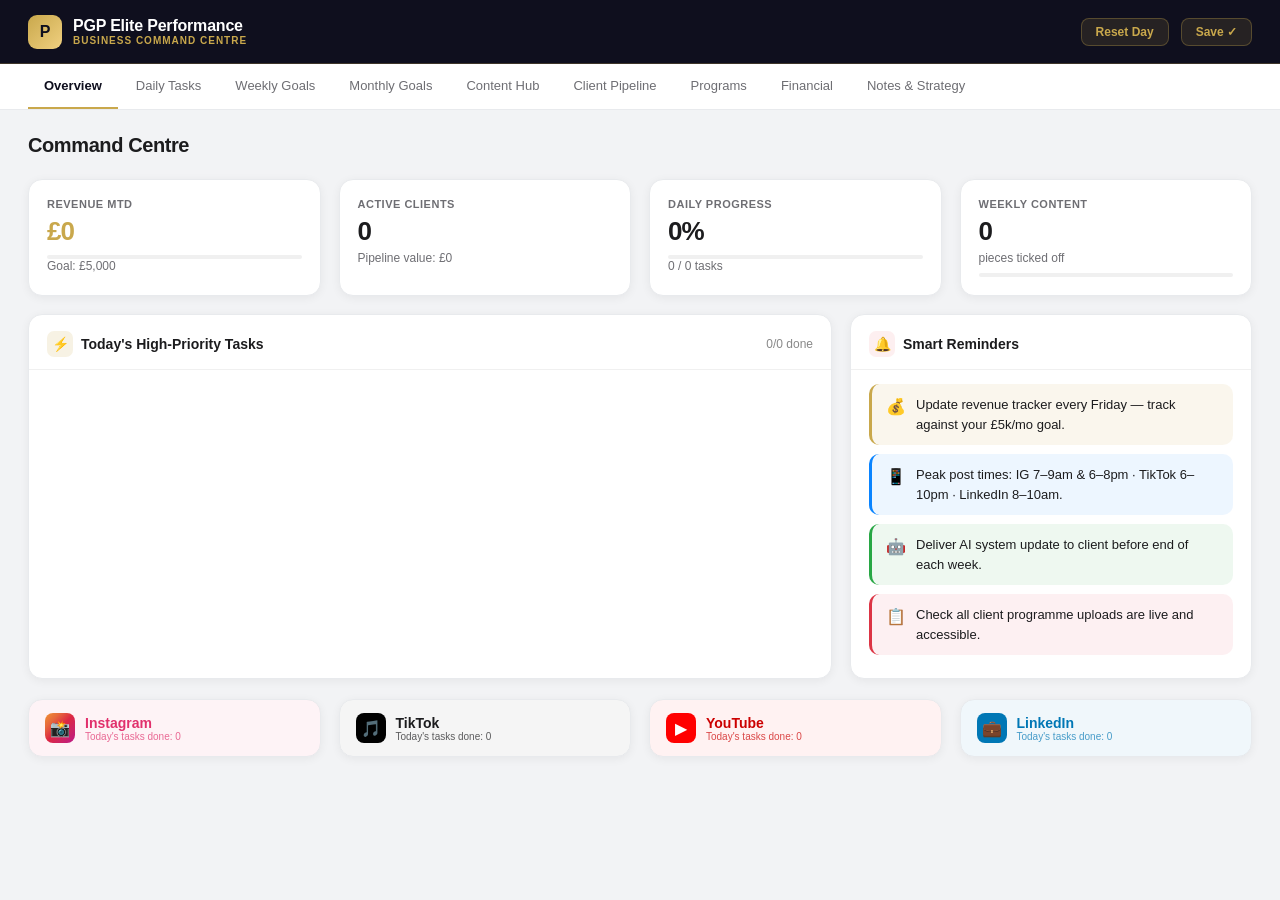
==== commit fae8b2f4: "Rename dashboard.html to index.html" ====
--- a/index.html
+++ b/index.html
@@ -1,2002 +1,1327 @@
 <!DOCTYPE html>
 <html lang="en">
 <head>
-<meta charset="UTF-8" />
-<meta name="viewport" content="width=device-width, initial-scale=1.0" />
-<title>PGP Elite Performance — Business Command Centre</title>
+<meta charset="UTF-8"/>
+<meta name="viewport" content="width=device-width, initial-scale=1.0"/>
+<title>PGP Elite Performance — Command Centre</title>
 <style>
-  :root {
-    --bg: #f4f5f7;
-    --surface: #ffffff;
-    --surface2: #fafafa;
-    --border: #e8eaed;
-    --accent: #1a1a2e;
-    --gold: #c9a84c;
-    --gold-light: #f0d080;
-    --text: #1c1c1e;
-    --text-muted: #6e6e73;
-    --green: #34c759;
-    --red: #ff3b30;
-    --blue: #0a84ff;
-    --purple: #5856d6;
-    --ig: #e1306c;
-    --tt: #010101;
-    --yt: #ff0000;
-    --li: #0077b5;
-    --radius: 14px;
-    --shadow: 0 2px 12px rgba(0,0,0,0.07);
-    --shadow-hover: 0 6px 24px rgba(0,0,0,0.12);
-  }
-
-  * { box-sizing: border-box; margin: 0; padding: 0; }
-
-  body {
-    font-family: -apple-system, BlinkMacSystemFont, 'SF Pro Display', 'Segoe UI', sans-serif;
-    background: var(--bg);
-    color: var(--text);
-    min-height: 100vh;
-  }
-
-  /* ── HEADER ── */
-  header {
-    background: var(--accent);
-    padding: 0 32px;
-    display: flex;
-    align-items: center;
-    justify-content: space-between;
-    height: 68px;
-    position: sticky;
-    top: 0;
-    z-index: 100;
-    border-bottom: 1px solid rgba(201,168,76,0.3);
-  }
-  .logo {
-    display: flex;
-    align-items: center;
-    gap: 12px;
-  }
-  .logo-icon {
-    width: 36px; height: 36px;
-    background: linear-gradient(135deg, var(--gold), var(--gold-light));
-    border-radius: 9px;
-    display: flex;
-    align-items: center;
-    justify-content: center;
-    font-size: 18px;
-    font-weight: 800;
-    color: var(--accent);
-  }
-  .logo-text {
-    color: #fff;
-    font-size: 17px;
-    font-weight: 600;
-    letter-spacing: -0.3px;
-  }
-  .logo-sub {
-    color: var(--gold);
-    font-size: 11px;
-    font-weight: 500;
-    text-transform: uppercase;
-    letter-spacing: 1px;
-    margin-top: 1px;
-  }
-  .header-right {
-    display: flex;
-    align-items: center;
-    gap: 16px;
-  }
-  #live-date {
-    color: rgba(255,255,255,0.7);
-    font-size: 13px;
-  }
-  .header-btn {
-    background: rgba(201,168,76,0.15);
-    border: 1px solid rgba(201,168,76,0.35);
-    color: var(--gold);
-    padding: 6px 14px;
-    border-radius: 8px;
-    font-size: 13px;
-    font-weight: 500;
-    cursor: pointer;
-    transition: all 0.2s;
-  }
-  .header-btn:hover { background: rgba(201,168,76,0.25); }
-
-  /* ── NAV TABS ── */
-  .nav-tabs {
-    background: var(--surface);
-    border-bottom: 1px solid var(--border);
-    padding: 0 32px;
-    display: flex;
-    gap: 4px;
-    overflow-x: auto;
-  }
-  .tab {
-    padding: 14px 18px;
-    font-size: 13px;
-    font-weight: 500;
-    color: var(--text-muted);
-    cursor: pointer;
-    border-bottom: 2px solid transparent;
-    transition: all 0.2s;
-    white-space: nowrap;
-    user-select: none;
-  }
-  .tab:hover { color: var(--text); }
-  .tab.active {
-    color: var(--accent);
-    border-bottom-color: var(--gold);
-    font-weight: 600;
-  }
-
-  /* ── MAIN ── */
-  main { padding: 28px 32px; max-width: 1600px; margin: 0 auto; }
-
-  .page { display: none; }
-  .page.active { display: block; }
-
-  /* ── GRID SYSTEMS ── */
-  .grid-3 { display: grid; grid-template-columns: repeat(3,1fr); gap: 20px; }
-  .grid-4 { display: grid; grid-template-columns: repeat(4,1fr); gap: 20px; }
-  .grid-2 { display: grid; grid-template-columns: repeat(2,1fr); gap: 20px; }
-  .grid-1-2 { display: grid; grid-template-columns: 1fr 2fr; gap: 20px; }
-  .grid-2-1 { display: grid; grid-template-columns: 2fr 1fr; gap: 20px; }
-
-  /* ── CARD ── */
-  .card {
-    background: var(--surface);
-    border-radius: var(--radius);
-    border: 1px solid var(--border);
-    box-shadow: var(--shadow);
-    overflow: hidden;
-    transition: box-shadow 0.2s;
-  }
-  .card:hover { box-shadow: var(--shadow-hover); }
-  .card-header {
-    padding: 18px 20px 14px;
-    border-bottom: 1px solid var(--border);
-    display: flex;
-    align-items: center;
-    justify-content: space-between;
-  }
-  .card-title {
-    font-size: 14px;
-    font-weight: 600;
-    color: var(--text);
-    display: flex;
-    align-items: center;
-    gap: 8px;
-  }
-  .card-title .icon {
-    width: 26px; height: 26px;
-    border-radius: 7px;
-    display: flex;
-    align-items: center;
-    justify-content: center;
-    font-size: 14px;
-  }
-  .card-body { padding: 16px 20px; }
-
-  /* ── KPI STAT CARDS ── */
-  .stat-card {
-    background: var(--surface);
-    border-radius: var(--radius);
-    border: 1px solid var(--border);
-    box-shadow: var(--shadow);
-    padding: 20px;
-    display: flex;
-    flex-direction: column;
-    gap: 8px;
-    transition: all 0.2s;
-  }
-  .stat-card:hover { box-shadow: var(--shadow-hover); transform: translateY(-1px); }
-  .stat-label { font-size: 12px; font-weight: 500; color: var(--text-muted); text-transform: uppercase; letter-spacing: 0.5px; }
-  .stat-value { font-size: 28px; font-weight: 700; color: var(--text); letter-spacing: -1px; }
-  .stat-sub { font-size: 12px; color: var(--text-muted); }
-  .stat-trend { font-size: 12px; font-weight: 600; }
-  .stat-trend.up { color: var(--green); }
-  .stat-trend.down { color: var(--red); }
-  .stat-bar {
-    height: 4px;
-    background: var(--border);
-    border-radius: 2px;
-    overflow: hidden;
-    margin-top: 4px;
-  }
-  .stat-bar-fill {
-    height: 100%;
-    border-radius: 2px;
-    background: linear-gradient(90deg, var(--gold), var(--gold-light));
-    transition: width 0.8s ease;
-  }
-
-  /* ── TODO LISTS ── */
-  .todo-section { margin-bottom: 6px; }
-  .todo-section-title {
-    font-size: 11px;
-    font-weight: 600;
-    color: var(--text-muted);
-    text-transform: uppercase;
-    letter-spacing: 0.8px;
-    padding: 8px 0 4px;
-  }
-  .todo-item {
-    display: flex;
-    align-items: flex-start;
-    gap: 10px;
-    padding: 9px 4px;
-    border-radius: 8px;
-    cursor: pointer;
-    transition: background 0.15s;
-    position: relative;
-  }
-  .todo-item:hover { background: var(--bg); }
-  .todo-item.done .todo-text {
-    text-decoration: line-through;
-    color: var(--text-muted);
-  }
-  .todo-cb {
-    width: 18px; height: 18px;
-    border: 2px solid var(--border);
-    border-radius: 5px;
-    flex-shrink: 0;
-    margin-top: 1px;
-    transition: all 0.2s;
-    display: flex;
-    align-items: center;
-    justify-content: center;
-    font-size: 11px;
-  }
-  .todo-item.done .todo-cb {
-    background: var(--green);
-    border-color: var(--green);
-    color: white;
-  }
-  .todo-text { font-size: 13.5px; line-height: 1.4; flex: 1; }
-  .todo-tag {
-    font-size: 10px;
-    font-weight: 600;
-    padding: 2px 7px;
-    border-radius: 20px;
-    flex-shrink: 0;
-    margin-top: 2px;
-  }
-  .tag-ig { background: rgba(225,48,108,0.1); color: var(--ig); }
-  .tag-tt { background: rgba(1,1,1,0.08); color: #333; }
-  .tag-yt { background: rgba(255,0,0,0.1); color: var(--yt); }
-  .tag-li { background: rgba(0,119,181,0.1); color: var(--li); }
-  .tag-fin { background: rgba(52,199,89,0.12); color: #1a8a3a; }
-  .tag-client { background: rgba(88,86,214,0.12); color: var(--purple); }
-  .tag-ops { background: rgba(201,168,76,0.15); color: #8a6a1a; }
-  .tag-ai { background: rgba(10,132,255,0.1); color: var(--blue); }
-
-  /* ── PRIORITY BADGE ── */
-  .priority {
-    width: 6px; height: 6px;
-    border-radius: 50%;
-    flex-shrink: 0;
-    margin-top: 6px;
-  }
-  .p-high { background: var(--red); }
-  .p-med { background: var(--gold); }
-  .p-low { background: var(--green); }
-
-  /* ── PLATFORM CONTENT TRACKER ── */
-  .platform-card {
-    border-radius: var(--radius);
-    border: 1px solid var(--border);
-    overflow: hidden;
-    box-shadow: var(--shadow);
-  }
-  .platform-header {
-    padding: 14px 18px;
-    display: flex;
-    align-items: center;
-    gap: 10px;
-  }
-  .platform-icon {
-    width: 32px; height: 32px;
-    border-radius: 8px;
-    display: flex;
-    align-items: center;
-    justify-content: center;
-    font-size: 16px;
-    color: white;
-  }
-  .ig-bg { background: linear-gradient(135deg, #f09433,#e6683c,#dc2743,#cc2366,#bc1888); }
-  .tt-bg { background: #010101; }
-  .yt-bg { background: #ff0000; }
-  .li-bg { background: #0077b5; }
-  .platform-name { font-size: 14px; font-weight: 700; }
-  .platform-body { padding: 4px 18px 16px; background: var(--surface); }
-  .content-row {
-    display: flex;
-    align-items: center;
-    gap: 10px;
-    padding: 8px 0;
-    border-bottom: 1px solid var(--border);
-    font-size: 13px;
-  }
-  .content-row:last-child { border-bottom: none; }
-  .content-type { font-weight: 600; width: 90px; flex-shrink: 0; font-size: 12px; color: var(--text-muted); }
-  .content-idea { flex: 1; color: var(--text); }
-  .content-status {
-    font-size: 11px;
-    font-weight: 600;
-    padding: 3px 8px;
-    border-radius: 20px;
-    cursor: pointer;
-    user-select: none;
-  }
-  .s-todo { background: rgba(110,110,115,0.1); color: var(--text-muted); }
-  .s-filming { background: rgba(255,149,0,0.12); color: #c57a00; }
-  .s-editing { background: rgba(10,132,255,0.1); color: var(--blue); }
-  .s-done { background: rgba(52,199,89,0.12); color: #1a8a3a; }
-
-  /* ── PIPELINE ── */
-  .pipeline-stages {
-    display: grid;
-    grid-template-columns: repeat(5,1fr);
-    gap: 12px;
-    margin-top: 4px;
-  }
-  .pipeline-stage { background: var(--bg); border-radius: 10px; padding: 14px; min-height: 160px; }
-  .stage-title {
-    font-size: 11px;
-    font-weight: 700;
-    text-transform: uppercase;
-    letter-spacing: 0.7px;
-    color: var(--text-muted);
-    margin-bottom: 10px;
-  }
-  .pipeline-card {
-    background: var(--surface);
-    border-radius: 8px;
-    padding: 10px;
-    margin-bottom: 8px;
-    border: 1px solid var(--border);
-    font-size: 12.5px;
-    cursor: grab;
-    box-shadow: 0 1px 4px rgba(0,0,0,0.05);
-  }
-  .pipeline-card:hover { border-color: var(--gold); }
-  .pipeline-name { font-weight: 600; color: var(--text); margin-bottom: 3px; }
-  .pipeline-detail { color: var(--text-muted); font-size: 11px; }
-  .pipeline-value { font-weight: 700; color: var(--gold); font-size: 12px; margin-top: 4px; }
-
-  /* ── FINANCIAL ── */
-  .fin-row {
-    display: flex;
-    justify-content: space-between;
-    align-items: center;
-    padding: 11px 0;
-    border-bottom: 1px solid var(--border);
-    font-size: 13.5px;
-  }
-  .fin-row:last-child { border-bottom: none; }
-  .fin-label { color: var(--text-muted); }
-  .fin-value { font-weight: 700; }
-  .fin-value.green { color: var(--green); }
-  .fin-value.red { color: var(--red); }
-  .fin-value.gold { color: var(--gold); }
-
-  /* ── PROGRAM CHECKLIST ── */
-  .program-item {
-    display: flex;
-    align-items: center;
-    gap: 12px;
-    padding: 11px 16px;
-    border-radius: 10px;
-    background: var(--bg);
-    margin-bottom: 8px;
-    transition: all 0.2s;
-    cursor: pointer;
-  }
-  .program-item:hover { background: rgba(201,168,76,0.07); }
-  .program-item.done { opacity: 0.6; }
-  .program-item.done .prog-name { text-decoration: line-through; }
-  .prog-cb {
-    width: 20px; height: 20px;
-    border: 2px solid var(--border);
-    border-radius: 6px;
-    flex-shrink: 0;
-    display: flex;
-    align-items: center;
-    justify-content: center;
-    font-size: 12px;
-    transition: all 0.2s;
-  }
-  .program-item.done .prog-cb { background: var(--green); border-color: var(--green); color: white; }
-  .prog-info { flex: 1; }
-  .prog-name { font-size: 13.5px; font-weight: 600; }
-  .prog-meta { font-size: 11.5px; color: var(--text-muted); margin-top: 2px; }
-  .prog-badge {
-    font-size: 11px;
-    font-weight: 600;
-    padding: 3px 9px;
-    border-radius: 20px;
-  }
-  .b-online { background: rgba(52,199,89,0.1); color: #1a8a3a; }
-  .b-inprogress { background: rgba(255,149,0,0.12); color: #c57a00; }
-  .b-pending { background: rgba(110,110,115,0.1); color: var(--text-muted); }
-
-  /* ── PROGRESS RING ── */
-  .progress-ring-wrap {
-    display: flex;
-    flex-direction: column;
-    align-items: center;
-    gap: 6px;
-  }
-  .progress-ring-wrap svg { transform: rotate(-90deg); }
-  .progress-ring-label { font-size: 12px; color: var(--text-muted); font-weight: 500; }
-  .progress-ring-value { font-size: 22px; font-weight: 700; color: var(--text); }
-
-  /* ── REVENUE GOAL BAR ── */
-  .goal-section { margin-bottom: 16px; }
-  .goal-header { display: flex; justify-content: space-between; align-items: baseline; margin-bottom: 6px; }
-  .goal-name { font-size: 13px; font-weight: 600; }
-  .goal-nums { font-size: 12px; color: var(--text-muted); }
-  .goal-track {
-    height: 8px;
-    background: var(--border);
-    border-radius: 4px;
-    overflow: hidden;
-  }
-  .goal-fill {
-    height: 100%;
-    border-radius: 4px;
-    background: linear-gradient(90deg, var(--gold), var(--gold-light));
-    transition: width 1s ease;
-  }
-
-  /* ── WEEKLY SCHEDULE ── */
-  .week-grid {
-    display: grid;
-    grid-template-columns: 60px repeat(7,1fr);
-    gap: 2px;
-    font-size: 12px;
-  }
-  .wg-header { font-weight: 600; color: var(--text-muted); text-align: center; padding: 6px 0; font-size: 11px; text-transform: uppercase; }
-  .wg-time { color: var(--text-muted); padding: 4px 0; font-size: 11px; line-height: 28px; }
-  .wg-cell {
-    height: 28px;
-    border-radius: 4px;
-    background: transparent;
-    text-align: center;
-    line-height: 28px;
-    font-size: 11px;
-    font-weight: 500;
-  }
-  .wg-task {
-    border-radius: 6px;
-    padding: 4px 6px;
-    font-size: 11px;
-    font-weight: 600;
-    margin: 1px;
-    color: white;
-    line-height: 1.3;
-    height: 28px;
-    display: flex;
-    align-items: center;
-    justify-content: center;
-    overflow: hidden;
-  }
-
-  /* ── ALERTS / NOTES ── */
-  .alert {
-    padding: 12px 16px;
-    border-radius: 10px;
-    margin-bottom: 10px;
-    font-size: 13px;
-    display: flex;
-    gap: 10px;
-    align-items: flex-start;
-  }
-  .alert-icon { font-size: 16px; flex-shrink: 0; margin-top: 0px; }
-  .alert-text { flex: 1; line-height: 1.5; }
-  .alert.gold { background: rgba(201,168,76,0.1); border-left: 3px solid var(--gold); }
-  .alert.blue { background: rgba(10,132,255,0.07); border-left: 3px solid var(--blue); }
-  .alert.green { background: rgba(52,199,89,0.08); border-left: 3px solid var(--green); }
-  .alert.red { background: rgba(255,59,48,0.07); border-left: 3px solid var(--red); }
-
-  /* ── INPUT ADD TASK ── */
-  .add-task-row {
-    display: flex;
-    gap: 8px;
-    margin-top: 10px;
-  }
-  .add-task-input {
-    flex: 1;
-    padding: 9px 12px;
-    border-radius: 8px;
-    border: 1px solid var(--border);
-    font-size: 13px;
-    background: var(--bg);
-    color: var(--text);
-    outline: none;
-    transition: border-color 0.2s;
-  }
-  .add-task-input:focus { border-color: var(--gold); }
-  .add-task-btn {
-    padding: 9px 16px;
-    background: var(--accent);
-    color: var(--gold);
-    border: none;
-    border-radius: 8px;
-    font-size: 13px;
-    font-weight: 600;
-    cursor: pointer;
-    transition: background 0.2s;
-  }
-  .add-task-btn:hover { background: #2d2d50; }
-
-  /* ── SECTION TITLES ── */
-  .section-title {
-    font-size: 20px;
-    font-weight: 700;
-    color: var(--text);
-    margin-bottom: 6px;
-    letter-spacing: -0.5px;
-  }
-  .section-sub {
-    font-size: 13px;
-    color: var(--text-muted);
-    margin-bottom: 22px;
-  }
-  .sep { height: 24px; }
-
-  /* ── NOTES ── */
-  .notes-area {
-    width: 100%;
-    border: none;
-    outline: none;
-    resize: none;
-    font-size: 13.5px;
-    line-height: 1.7;
-    color: var(--text);
-    background: transparent;
-    font-family: inherit;
-  }
-
-  /* ── RESPONSIVE ── */
-  @media (max-width: 1100px) {
-    .grid-4 { grid-template-columns: repeat(2,1fr); }
-    .pipeline-stages { grid-template-columns: repeat(3,1fr); }
-  }
-  @media (max-width: 768px) {
-    main { padding: 16px; }
-    .grid-3, .grid-2, .grid-1-2, .grid-2-1 { grid-template-columns: 1fr; }
-    header { padding: 0 16px; }
-    .nav-tabs { padding: 0 16px; }
-    .pipeline-stages { grid-template-columns: repeat(2,1fr); }
-  }
-
-  /* ── METRIC MINI ── */
-  .metrics-row {
-    display: flex;
-    gap: 20px;
-    flex-wrap: wrap;
-    margin-bottom: 22px;
-  }
-  .metric-pill {
-    background: var(--surface);
-    border: 1px solid var(--border);
-    border-radius: 40px;
-    padding: 8px 16px;
-    display: flex;
-    align-items: center;
-    gap: 8px;
-    font-size: 13px;
-    box-shadow: var(--shadow);
-  }
-  .metric-pill .dot { width: 8px; height: 8px; border-radius: 50%; }
-  .metric-pill .mp-val { font-weight: 700; }
-  .metric-pill .mp-lbl { color: var(--text-muted); font-size: 12px; }
-
-  /* ── EDITABLE FIELDS ── */
-  [contenteditable] { outline: none; }
-  [contenteditable]:focus {
-    background: rgba(201,168,76,0.05);
-    border-radius: 4px;
-  }
-
-  /* ── SCROLLBAR ── */
-  ::-webkit-scrollbar { width: 6px; height: 6px; }
-  ::-webkit-scrollbar-track { background: transparent; }
-  ::-webkit-scrollbar-thumb { background: var(--border); border-radius: 3px; }
+*{box-sizing:border-box;margin:0;padding:0}
+body{font-family:-apple-system,BlinkMacSystemFont,'Segoe UI',sans-serif;background:#f2f3f5;color:#1c1c1e;min-height:100vh}
+
+/* ─── HEADER ─── */
+.hdr{background:#0f0f1e;height:64px;display:flex;align-items:center;justify-content:space-between;padding:0 28px;position:sticky;top:0;z-index:200;border-bottom:1px solid rgba(201,168,76,.25)}
+.hdr-logo{display:flex;align-items:center;gap:11px}
+.hdr-logo-box{width:34px;height:34px;background:linear-gradient(135deg,#c9a84c,#f0d080);border-radius:9px;display:flex;align-items:center;justify-content:center;font-weight:800;font-size:16px;color:#0f0f1e}
+.hdr-title{color:#fff;font-size:16px;font-weight:600;letter-spacing:-.2px}
+.hdr-sub{color:#c9a84c;font-size:10px;font-weight:600;text-transform:uppercase;letter-spacing:1px}
+.hdr-right{display:flex;align-items:center;gap:12px}
+.hdr-date{color:rgba(255,255,255,.55);font-size:12px}
+.hdr-btn{background:rgba(201,168,76,.12);border:1px solid rgba(201,168,76,.3);color:#c9a84c;padding:6px 14px;border-radius:8px;font-size:12px;font-weight:600;cursor:pointer}
+.hdr-btn:hover{background:rgba(201,168,76,.22)}
+
+/* ─── NAV ─── */
+.nav{background:#fff;border-bottom:1px solid #e8eaed;padding:0 28px;display:flex;gap:2px;overflow-x:auto;scrollbar-width:none}
+.nav::-webkit-scrollbar{display:none}
+.nav-tab{padding:14px 16px;font-size:13px;font-weight:500;color:#6e6e73;cursor:pointer;border-bottom:2.5px solid transparent;white-space:nowrap;transition:all .18s;user-select:none}
+.nav-tab:hover{color:#1c1c1e}
+.nav-tab.on{color:#0f0f1e;border-bottom-color:#c9a84c;font-weight:700}
+
+/* ─── PAGES ─── */
+main{padding:24px 28px;max-width:1640px;margin:0 auto}
+.pg{display:none}
+.pg.on{display:block}
+.pg-title{font-size:20px;font-weight:700;letter-spacing:-.4px;margin-bottom:4px}
+.pg-sub{font-size:13px;color:#6e6e73;margin-bottom:22px}
+
+/* ─── GRIDS ─── */
+.g2{display:grid;grid-template-columns:1fr 1fr;gap:18px}
+.g3{display:grid;grid-template-columns:1fr 1fr 1fr;gap:18px}
+.g4{display:grid;grid-template-columns:1fr 1fr 1fr 1fr;gap:18px}
+.g21{display:grid;grid-template-columns:2fr 1fr;gap:18px}
+.g12{display:grid;grid-template-columns:1fr 2fr;gap:18px}
+.span2{grid-column:span 2}
+.gap{height:20px}
+
+/* ─── CARD ─── */
+.card{background:#fff;border-radius:14px;border:1px solid #e8eaed;box-shadow:0 2px 10px rgba(0,0,0,.055);overflow:hidden}
+.card-hd{padding:16px 18px 12px;border-bottom:1px solid #f0f0f0;display:flex;align-items:center;justify-content:space-between}
+.card-hd-left{display:flex;align-items:center;gap:8px}
+.card-icon{width:26px;height:26px;border-radius:7px;display:flex;align-items:center;justify-content:center;font-size:14px;flex-shrink:0}
+.card-ttl{font-size:14px;font-weight:700;color:#1c1c1e}
+.card-bd{padding:14px 18px}
+.card-bd-sm{padding:10px 18px}
+
+/* ─── STAT CARDS ─── */
+.stat{background:#fff;border-radius:14px;border:1px solid #e8eaed;box-shadow:0 2px 10px rgba(0,0,0,.055);padding:18px;transition:transform .15s,box-shadow .15s}
+.stat:hover{transform:translateY(-2px);box-shadow:0 6px 20px rgba(0,0,0,.1)}
+.stat-lbl{font-size:11px;font-weight:600;color:#6e6e73;text-transform:uppercase;letter-spacing:.5px;margin-bottom:6px}
+.stat-val{font-size:26px;font-weight:800;letter-spacing:-1px;margin-bottom:4px}
+.stat-sub{font-size:12px;color:#6e6e73}
+.stat-bar{height:4px;background:#f0f0f0;border-radius:2px;margin-top:8px;overflow:hidden}
+.stat-fill{height:100%;border-radius:2px;background:linear-gradient(90deg,#c9a84c,#f0d080);transition:width .8s ease}
+.green{color:#28a745}.red{color:#dc3545}.gold{color:#c9a84c}.blue{color:#0a84ff}
+
+/* ─── TODO ─── */
+.todo-group{margin-bottom:2px}
+.todo-group-title{font-size:10px;font-weight:700;text-transform:uppercase;letter-spacing:.8px;color:#aaa;padding:10px 0 4px}
+.todo-item{display:flex;align-items:flex-start;gap:8px;padding:8px 6px;border-radius:8px;cursor:pointer;transition:background .12s;position:relative}
+.todo-item:hover{background:#f8f8f8}
+.todo-item:hover .todo-del{opacity:1}
+.todo-item.done .todo-txt{text-decoration:line-through;color:#aaa}
+.todo-check{width:17px;height:17px;border:2px solid #ddd;border-radius:5px;flex-shrink:0;margin-top:2px;display:flex;align-items:center;justify-content:center;font-size:10px;transition:all .15s}
+.todo-item.done .todo-check{background:#28a745;border-color:#28a745;color:#fff}
+.todo-txt{font-size:13px;line-height:1.4;flex:1}
+.todo-tag{font-size:10px;font-weight:700;padding:2px 7px;border-radius:20px;flex-shrink:0;margin-top:2px}
+.t-ig{background:rgba(225,48,108,.1);color:#e1306c}
+.t-tt{background:rgba(0,0,0,.07);color:#333}
+.t-yt{background:rgba(255,0,0,.08);color:#c00}
+.t-li{background:rgba(0,119,181,.1);color:#0077b5}
+.t-fin{background:rgba(40,167,69,.1);color:#1a7a30}
+.t-cli{background:rgba(88,86,214,.1);color:#5856d6}
+.t-ops{background:rgba(201,168,76,.15);color:#7a5e0a}
+.t-ai{background:rgba(10,132,255,.1);color:#0a84ff}
+.todo-del{opacity:0;background:none;border:none;color:#ccc;cursor:pointer;font-size:14px;padding:0 4px;line-height:1;transition:opacity .15s;flex-shrink:0;margin-top:1px}
+.todo-del:hover{color:#dc3545}
+.p-dot{width:6px;height:6px;border-radius:50%;flex-shrink:0;margin-top:5px}
+.ph{background:#dc3545}.pm{background:#c9a84c}.pl{background:#28a745}
+
+/* ─── ADD ROW ─── */
+.add-row{display:flex;gap:8px;margin-top:10px}
+.add-inp{flex:1;padding:8px 11px;border-radius:8px;border:1px solid #e8eaed;font-size:13px;background:#f8f9fa;color:#1c1c1e;outline:none;transition:border-color .15s;font-family:inherit}
+.add-inp:focus{border-color:#c9a84c;background:#fff}
+.add-btn{padding:8px 14px;background:#0f0f1e;color:#c9a84c;border:none;border-radius:8px;font-size:13px;font-weight:700;cursor:pointer;white-space:nowrap}
+.add-btn:hover{background:#1e1e3a}
+
+/* ─── PLATFORM HEADERS ─── */
+.plat-hd{padding:13px 16px;display:flex;align-items:center;gap:10px}
+.plat-icon{width:30px;height:30px;border-radius:8px;display:flex;align-items:center;justify-content:center;font-size:16px;color:#fff}
+.ig-bg{background:linear-gradient(135deg,#f09433,#e6683c,#dc2743,#cc2366,#bc1888)}
+.tt-bg{background:#010101}
+.yt-bg{background:#ff0000}
+.li-bg{background:#0077b5}
+.plat-nm{font-size:14px;font-weight:800}
+.plat-nm-sub{font-size:10px;opacity:.7}
+.content-row{display:flex;align-items:center;gap:8px;padding:8px 0;border-bottom:1px solid #f5f5f5;font-size:13px}
+.content-row:last-child{border-bottom:none}
+.content-type{font-weight:700;width:85px;flex-shrink:0;font-size:11px;color:#888}
+.content-idea{flex:1}
+.status-pill{font-size:10px;font-weight:700;padding:3px 8px;border-radius:20px;cursor:pointer;user-select:none;flex-shrink:0}
+.s-todo{background:rgba(110,110,115,.1);color:#888}
+.s-film{background:rgba(255,149,0,.12);color:#c57a00}
+.s-edit{background:rgba(10,132,255,.1);color:#0a84ff}
+.s-done{background:rgba(40,167,69,.1);color:#1a7a30}
+.content-del{background:none;border:none;color:#ddd;cursor:pointer;font-size:13px;padding:0 2px}
+.content-del:hover{color:#dc3545}
+
+/* ─── PIPELINE ─── */
+.pipe-wrap{display:grid;grid-template-columns:repeat(5,1fr);gap:12px}
+.pipe-col{background:#f8f9fa;border-radius:11px;padding:12px;min-height:180px}
+.pipe-col-title{font-size:10px;font-weight:800;text-transform:uppercase;letter-spacing:.7px;margin-bottom:10px;padding-bottom:8px;border-bottom:2px solid #eee}
+.pipe-card{background:#fff;border-radius:9px;padding:10px;margin-bottom:8px;border:1px solid #eee;font-size:12px;box-shadow:0 1px 4px rgba(0,0,0,.05)}
+.pipe-card:hover{border-color:#c9a84c}
+.pipe-card-name{font-weight:700;margin-bottom:2px;font-size:13px}
+.pipe-card-detail{color:#888;font-size:11px}
+.pipe-card-val{font-weight:800;color:#c9a84c;font-size:12px;margin-top:5px}
+.pipe-actions{display:flex;gap:5px;margin-top:6px;flex-wrap:wrap}
+.pipe-btn{font-size:10px;padding:2px 8px;border:none;border-radius:5px;cursor:pointer;font-weight:700}
+.pipe-next{background:rgba(40,167,69,.12);color:#1a7a30}
+.pipe-rm{background:rgba(220,53,69,.08);color:#dc3545}
+
+/* ─── PROGRAM ITEMS ─── */
+.prog-item{display:flex;align-items:center;gap:11px;padding:10px 14px;border-radius:10px;background:#f8f9fa;margin-bottom:8px;cursor:pointer;transition:background .15s}
+.prog-item:hover{background:rgba(201,168,76,.07)}
+.prog-item.done{opacity:.55}
+.prog-item.done .prog-name{text-decoration:line-through}
+.prog-cb{width:20px;height:20px;border:2px solid #ddd;border-radius:6px;flex-shrink:0;display:flex;align-items:center;justify-content:center;font-size:12px;transition:all .15s}
+.prog-item.done .prog-cb{background:#28a745;border-color:#28a745;color:#fff}
+.prog-info{flex:1}
+.prog-name{font-size:13px;font-weight:700}
+.prog-meta{font-size:11px;color:#888;margin-top:2px}
+.prog-badge{font-size:10px;font-weight:700;padding:3px 9px;border-radius:20px;cursor:pointer;user-select:none;flex-shrink:0}
+.b-live{background:rgba(40,167,69,.1);color:#1a7a30}
+.b-wip{background:rgba(255,149,0,.12);color:#c57a00}
+.b-todo{background:rgba(110,110,115,.1);color:#888}
+.prog-del{background:none;border:none;color:#ddd;cursor:pointer;font-size:14px;padding:0 4px;flex-shrink:0}
+.prog-del:hover{color:#dc3545}
+
+/* ─── FINANCIAL ─── */
+.fin-row{display:flex;justify-content:space-between;align-items:center;padding:10px 0;border-bottom:1px solid #f5f5f5;font-size:13px}
+.fin-row:last-child{border-bottom:none}
+.fin-lbl{color:#666}
+.fin-val{font-weight:800}
+.fin-entry{display:flex;justify-content:space-between;align-items:center;padding:8px 0;border-bottom:1px solid #f8f8f8;font-size:13px}
+.fin-entry:last-child{border-bottom:none}
+.fin-entry-del{background:none;border:none;color:#ccc;cursor:pointer;font-size:13px}
+.fin-entry-del:hover{color:#dc3545}
+
+/* ─── GOAL BAR ─── */
+.goal-row{margin-bottom:14px}
+.goal-hd{display:flex;justify-content:space-between;align-items:baseline;margin-bottom:5px}
+.goal-name{font-size:13px;font-weight:700}
+.goal-nums{font-size:11px;color:#888}
+.goal-track{height:7px;background:#f0f0f0;border-radius:4px;overflow:hidden}
+.goal-fill{height:100%;background:linear-gradient(90deg,#c9a84c,#f0d080);border-radius:4px;transition:width .9s ease}
+
+/* ─── ALERT BOXES ─── */
+.alert{display:flex;gap:10px;align-items:flex-start;padding:11px 14px;border-radius:10px;margin-bottom:9px;font-size:13px;line-height:1.5}
+.alert-ico{font-size:16px;flex-shrink:0}
+.a-gold{background:rgba(201,168,76,.1);border-left:3px solid #c9a84c}
+.a-blue{background:rgba(10,132,255,.07);border-left:3px solid #0a84ff}
+.a-green{background:rgba(40,167,69,.08);border-left:3px solid #28a745}
+.a-red{background:rgba(220,53,69,.07);border-left:3px solid #dc3545}
+
+/* ─── SELECT ─── */
+.sel{padding:8px 11px;border-radius:8px;border:1px solid #e8eaed;font-size:13px;background:#f8f9fa;color:#1c1c1e;outline:none;font-family:inherit}
+
+/* ─── TEXTAREA ─── */
+.note-area{width:100%;border:none;outline:none;resize:none;font-size:13px;line-height:1.8;color:#1c1c1e;background:transparent;font-family:inherit;min-height:200px}
+
+/* ─── TOAST ─── */
+#toast{position:fixed;bottom:22px;right:22px;background:#0f0f1e;color:#c9a84c;padding:11px 20px;border-radius:10px;font-size:13px;font-weight:700;z-index:9999;box-shadow:0 4px 16px rgba(0,0,0,.2);opacity:0;transition:opacity .25s;pointer-events:none}
+
+/* ─── RESPONSIVE ─── */
+@media(max-width:1100px){.g4{grid-template-columns:1fr 1fr}.pipe-wrap{grid-template-columns:repeat(3,1fr)}}
+@media(max-width:820px){.g3,.g2,.g21,.g12{grid-template-columns:1fr}.g4{grid-template-columns:1fr}.pipe-wrap{grid-template-columns:1fr 1fr}main{padding:14px}}
 </style>
 </head>
 <body>
 
-<!-- ═══════════════ HEADER ═══════════════ -->
-<header>
-  <div class="logo">
-    <div class="logo-icon">P</div>
+<!-- HEADER -->
+<div class="hdr">
+  <div class="hdr-logo">
+    <div class="hdr-logo-box">P</div>
     <div>
-      <div class="logo-text">PGP Elite Performance</div>
-      <div class="logo-sub">Business Command Centre</div>
-    </div>
-  </div>
-  <div class="header-right">
-    <span id="live-date"></span>
-    <button class="header-btn" onclick="resetAll()">Reset Day</button>
-    <button class="header-btn" onclick="saveAll()">Save ✓</button>
-  </div>
-</header>
-
-<!-- ═══════════════ NAV ═══════════════ -->
-<div class="nav-tabs">
-  <div class="tab active" onclick="switchTab('overview')">Overview</div>
-  <div class="tab" onclick="switchTab('daily')">Daily Tasks</div>
-  <div class="tab" onclick="switchTab('weekly')">Weekly Goals</div>
-  <div class="tab" onclick="switchTab('monthly')">Monthly Goals</div>
-  <div class="tab" onclick="switchTab('content')">Content Hub</div>
-  <div class="tab" onclick="switchTab('clients')">Client Pipeline</div>
-  <div class="tab" onclick="switchTab('programs')">Programs</div>
-  <div class="tab" onclick="switchTab('financial')">Financial</div>
-  <div class="tab" onclick="switchTab('notes')">Notes</div>
+      <div class="hdr-title">PGP Elite Performance</div>
+      <div class="hdr-sub">Business Command Centre</div>
+    </div>
+  </div>
+  <div class="hdr-right">
+    <span class="hdr-date" id="hdr-date"></span>
+    <button class="hdr-btn" onclick="resetDaily()">Reset Day</button>
+    <button class="hdr-btn" onclick="save()">Save ✓</button>
+  </div>
 </div>
 
-<!-- ═══════════════ MAIN ═══════════════ -->
+<!-- NAV -->
+<div class="nav" id="nav">
+  <div class="nav-tab on"  data-pg="overview">Overview</div>
+  <div class="nav-tab"     data-pg="daily">Daily Tasks</div>
+  <div class="nav-tab"     data-pg="weekly">Weekly Goals</div>
+  <div class="nav-tab"     data-pg="monthly">Monthly Goals</div>
+  <div class="nav-tab"     data-pg="content">Content Hub</div>
+  <div class="nav-tab"     data-pg="pipeline">Client Pipeline</div>
+  <div class="nav-tab"     data-pg="programs">Programs</div>
+  <div class="nav-tab"     data-pg="financial">Financial</div>
+  <div class="nav-tab"     data-pg="notes">Notes & Strategy</div>
+</div>
+
 <main>
 
-<!-- ══════ OVERVIEW PAGE ══════ -->
-<div class="page active" id="page-overview">
-  <div class="section-title">Command Centre</div>
-  <div class="section-sub" id="overview-date"></div>
-
-  <!-- KPI Row -->
-  <div class="grid-4" style="margin-bottom:20px">
-    <div class="stat-card">
-      <div class="stat-label">Monthly Revenue</div>
-      <div class="stat-value" id="kpi-revenue">£0</div>
-      <div class="stat-bar"><div class="stat-bar-fill" id="rev-bar" style="width:0%"></div></div>
-      <div class="stat-sub">Goal: <span id="kpi-rev-goal">£5,000</span></div>
-    </div>
-    <div class="stat-card">
-      <div class="stat-label">Active Clients</div>
-      <div class="stat-value" id="kpi-clients">0</div>
-      <div class="stat-sub">Capacity: <span id="kpi-capacity">10</span> slots</div>
-      <div class="stat-trend up" id="kpi-client-trend">+0 this month</div>
-    </div>
-    <div class="stat-card">
-      <div class="stat-label">Content This Week</div>
-      <div class="stat-value" id="kpi-content">0</div>
-      <div class="stat-sub">Pieces published</div>
-      <div class="stat-bar"><div class="stat-bar-fill" id="content-bar" style="width:0%"></div></div>
-    </div>
-    <div class="stat-card">
-      <div class="stat-label">Daily Tasks Done</div>
-      <div class="stat-value" id="kpi-daily">0%</div>
-      <div class="stat-sub">Today's progress</div>
-      <div class="stat-bar"><div class="stat-bar-fill" id="daily-bar" style="width:0%"></div></div>
-    </div>
-  </div>
-
-  <div class="grid-2-1">
-    <!-- Today's Focus -->
-    <div class="card">
-      <div class="card-header">
-        <div class="card-title"><div class="card-icon" style="background:rgba(201,168,76,0.15)">⚡</div> Today's Priority Focus</div>
-        <span style="font-size:12px;color:var(--text-muted)" id="today-progress">0/0 done</span>
+<!-- ══════════════════ OVERVIEW ══════════════════ -->
+<div class="pg on" id="pg-overview">
+  <div class="pg-title">Command Centre</div>
+  <div class="pg-sub" id="greeting"></div>
+
+  <div class="g4" style="margin-bottom:18px">
+    <div class="stat"><div class="stat-lbl">Revenue MTD</div><div class="stat-val gold" id="ov-rev">£0</div><div class="stat-bar"><div class="stat-fill" id="ov-rev-bar" style="width:0%"></div></div><div class="stat-sub">Goal: <span id="ov-rev-goal">£5,000</span></div></div>
+    <div class="stat"><div class="stat-lbl">Active Clients</div><div class="stat-val" id="ov-cli">0</div><div class="stat-sub">Pipeline value: <span id="ov-pipe-val">£0</span></div></div>
+    <div class="stat"><div class="stat-lbl">Daily Progress</div><div class="stat-val" id="ov-daily-pct">0%</div><div class="stat-bar"><div class="stat-fill" id="ov-daily-bar" style="width:0%"></div></div><div class="stat-sub" id="ov-daily-sub">0 / 0 tasks</div></div>
+    <div class="stat"><div class="stat-lbl">Weekly Content</div><div class="stat-val" id="ov-content">0</div><div class="stat-sub">pieces ticked off</div><div class="stat-bar"><div class="stat-fill" id="ov-content-bar" style="width:0%"></div></div></div>
+  </div>
+
+  <div class="g21">
+    <div class="card">
+      <div class="card-hd"><div class="card-hd-left"><div class="card-icon" style="background:rgba(201,168,76,.15)">⚡</div><div class="card-ttl">Today's High-Priority Tasks</div></div><span style="font-size:12px;color:#888" id="ov-prog-lbl">0/0 done</span></div>
+      <div class="card-bd" id="ov-tasks-list"></div>
+    </div>
+    <div class="card">
+      <div class="card-hd"><div class="card-hd-left"><div class="card-icon" style="background:rgba(220,53,69,.08)">🔔</div><div class="card-ttl">Smart Reminders</div></div></div>
+      <div class="card-bd">
+        <div class="alert a-gold"><span class="alert-ico">💰</span><span>Update revenue tracker every Friday — track against your £5k/mo goal.</span></div>
+        <div class="alert a-blue"><span class="alert-ico">📱</span><span>Peak post times: IG 7–9am &amp; 6–8pm · TikTok 6–10pm · LinkedIn 8–10am.</span></div>
+        <div class="alert a-green"><span class="alert-ico">🤖</span><span>Deliver AI system update to client before end of each week.</span></div>
+        <div class="alert a-red"><span class="alert-ico">📋</span><span>Check all client programme uploads are live and accessible.</span></div>
       </div>
-      <div class="card-body" id="overview-tasks">
-        <!-- populated by JS -->
+    </div>
+  </div>
+
+  <div class="gap"></div>
+
+  <div class="g4">
+    <div class="card" style="overflow:hidden">
+      <div class="plat-hd" style="background:rgba(225,48,108,.06)"><div class="plat-icon ig-bg">📸</div><div><div class="plat-nm" style="color:#e1306c">Instagram</div><div class="plat-nm-sub" style="color:#e1306c">Today's tasks done: <span id="ov-ig">0</span></div></div></div>
+    </div>
+    <div class="card" style="overflow:hidden">
+      <div class="plat-hd" style="background:rgba(0,0,0,.04)"><div class="plat-icon tt-bg">🎵</div><div><div class="plat-nm">TikTok</div><div class="plat-nm-sub">Today's tasks done: <span id="ov-tt">0</span></div></div></div>
+    </div>
+    <div class="card" style="overflow:hidden">
+      <div class="plat-hd" style="background:rgba(255,0,0,.05)"><div class="plat-icon yt-bg">▶</div><div><div class="plat-nm" style="color:#c00">YouTube</div><div class="plat-nm-sub" style="color:#c00">Today's tasks done: <span id="ov-yt">0</span></div></div></div>
+    </div>
+    <div class="card" style="overflow:hidden">
+      <div class="plat-hd" style="background:rgba(0,119,181,.06)"><div class="plat-icon li-bg">💼</div><div><div class="plat-nm" style="color:#0077b5">LinkedIn</div><div class="plat-nm-sub" style="color:#0077b5">Today's tasks done: <span id="ov-li">0</span></div></div></div>
+    </div>
+  </div>
+</div>
+
+<!-- ══════════════════ DAILY TASKS ══════════════════ -->
+<div class="pg" id="pg-daily">
+  <div class="pg-title">Daily Task List</div>
+  <div class="pg-sub">Click to tick off. Red dot = high priority. Add your own below each list.</div>
+  <div class="g3">
+    <div class="card">
+      <div class="card-hd"><div class="card-hd-left"><div class="card-icon" style="background:rgba(255,204,0,.15)">🌅</div><div class="card-ttl">Morning Routine</div></div></div>
+      <div class="card-bd"><div id="list-daily-morning"></div><div class="add-row"><input class="add-inp" id="inp-daily-morning" placeholder="Add task..." onkeydown="enterAdd(event,'daily-morning','ops')"/><button class="add-btn" onclick="addItem('daily-morning',document.getElementById('inp-daily-morning').value,'ops');document.getElementById('inp-daily-morning').value=''">+</button></div></div>
+    </div>
+    <div class="card">
+      <div class="card-hd"><div class="card-hd-left"><div class="card-icon" style="background:rgba(225,48,108,.1)">📱</div><div class="card-ttl">Content Tasks</div></div></div>
+      <div class="card-bd">
+        <div style="font-size:10px;font-weight:700;text-transform:uppercase;letter-spacing:.8px;color:#e1306c;padding:4px 0 2px">Instagram</div>
+        <div id="list-daily-ig"></div>
+        <div style="font-size:10px;font-weight:700;text-transform:uppercase;letter-spacing:.8px;color:#333;padding:8px 0 2px">TikTok</div>
+        <div id="list-daily-tt"></div>
+        <div style="font-size:10px;font-weight:700;text-transform:uppercase;letter-spacing:.8px;color:#c00;padding:8px 0 2px">YouTube</div>
+        <div id="list-daily-yt"></div>
+        <div style="font-size:10px;font-weight:700;text-transform:uppercase;letter-spacing:.8px;color:#0077b5;padding:8px 0 2px">LinkedIn</div>
+        <div id="list-daily-li"></div>
+        <div class="add-row"><input class="add-inp" id="inp-daily-content" placeholder="Add content task..."/><select class="sel" id="sel-daily-content" style="width:80px"><option value="ig">IG</option><option value="tt">TT</option><option value="yt">YT</option><option value="li">LI</option></select><button class="add-btn" onclick="addContentDaily()">+</button></div>
       </div>
     </div>
-
-    <!-- Alerts & Reminders -->
-    <div class="card">
-      <div class="card-header">
-        <div class="card-title"><div class="card-icon" style="background:rgba(255,59,48,0.1)">🔔</div> Reminders</div>
+    <div class="card">
+      <div class="card-hd"><div class="card-hd-left"><div class="card-icon" style="background:rgba(88,86,214,.1)">💼</div><div class="card-ttl">Business & Clients</div></div></div>
+      <div class="card-bd">
+        <div style="font-size:10px;font-weight:700;text-transform:uppercase;letter-spacing:.8px;color:#5856d6;padding:4px 0 2px">Client Work</div>
+        <div id="list-daily-client"></div>
+        <div style="font-size:10px;font-weight:700;text-transform:uppercase;letter-spacing:.8px;color:#0a84ff;padding:8px 0 2px">AI Systems</div>
+        <div id="list-daily-ai"></div>
+        <div style="font-size:10px;font-weight:700;text-transform:uppercase;letter-spacing:.8px;color:#1a7a30;padding:8px 0 2px">Finance & Admin</div>
+        <div id="list-daily-fin"></div>
+        <div class="add-row"><input class="add-inp" id="inp-daily-biz" placeholder="Add task..."/><select class="sel" id="sel-daily-biz" style="width:90px"><option value="cli">Client</option><option value="ai">AI</option><option value="fin">Finance</option><option value="ops">Ops</option></select><button class="add-btn" onclick="addBizDaily()">+</button></div>
       </div>
-      <div class="card-body">
-        <div class="alert gold">
-          <div class="alert-icon">💰</div>
-          <div class="alert-text">Update your revenue tracker weekly to monitor progress toward monthly goal.</div>
-        </div>
-        <div class="alert blue">
-          <div class="alert-icon">📱</div>
-          <div class="alert-text">Post at peak times: Instagram 7–9am & 6–8pm, TikTok 6–10pm, LinkedIn 8–10am.</div>
-        </div>
-        <div class="alert green">
-          <div class="alert-icon">🤖</div>
-          <div class="alert-text">Review AI system deliverables with clients before end of each week.</div>
-        </div>
-        <div class="alert red">
-          <div class="alert-icon">📋</div>
-          <div class="alert-text">Check client programme upload status weekly — keep the Programs tab updated.</div>
-        </div>
+    </div>
+  </div>
+</div>
+
+<!-- ══════════════════ WEEKLY GOALS ══════════════════ -->
+<div class="pg" id="pg-weekly">
+  <div class="pg-title">Weekly Goals</div>
+  <div class="pg-sub">This week's targets. Reset every Monday.</div>
+  <div class="g2">
+    <div class="card">
+      <div class="card-hd"><div class="card-hd-left"><div class="card-icon" style="background:rgba(225,48,108,.1)">📲</div><div class="card-ttl">Content This Week</div></div></div>
+      <div class="card-bd">
+        <div class="todo-group"><div class="todo-group-title" style="color:#e1306c">Instagram</div><div id="list-weekly-ig"></div></div>
+        <div class="todo-group"><div class="todo-group-title">TikTok</div><div id="list-weekly-tt"></div></div>
+        <div class="todo-group"><div class="todo-group-title" style="color:#c00">YouTube</div><div id="list-weekly-yt"></div></div>
+        <div class="todo-group"><div class="todo-group-title" style="color:#0077b5">LinkedIn</div><div id="list-weekly-li"></div></div>
+        <div class="add-row"><input class="add-inp" id="inp-weekly-content" placeholder="Add weekly content goal..."/><select class="sel" id="sel-weekly-content" style="width:80px"><option value="ig">IG</option><option value="tt">TT</option><option value="yt">YT</option><option value="li">LI</option></select><button class="add-btn" onclick="addWeeklyContent()">+</button></div>
       </div>
     </div>
-  </div>
-
-  <div class="sep"></div>
-
-  <!-- Platform Quick Status -->
-  <div class="section-title" style="font-size:16px;margin-bottom:14px">Platform Status</div>
-  <div class="grid-4">
-    <div class="platform-card" style="background:var(--surface)">
-      <div class="platform-header" style="background:rgba(225,48,108,0.06)">
-        <div class="platform-icon ig-bg">📸</div>
-        <div>
-          <div class="platform-name" style="color:var(--ig)">Instagram</div>
-          <div style="font-size:11px;color:var(--text-muted)" id="ig-count">0 tasks done today</div>
-        </div>
+    <div class="card">
+      <div class="card-hd"><div class="card-hd-left"><div class="card-icon" style="background:rgba(40,167,69,.1)">📈</div><div class="card-ttl">Business This Week</div></div></div>
+      <div class="card-bd">
+        <div class="todo-group"><div class="todo-group-title" style="color:#5856d6">Client Work</div><div id="list-weekly-client"></div></div>
+        <div class="todo-group"><div class="todo-group-title" style="color:#1a7a30">Financial</div><div id="list-weekly-fin"></div></div>
+        <div class="todo-group"><div class="todo-group-title" style="color:#0a84ff">AI Systems</div><div id="list-weekly-ai"></div></div>
+        <div class="todo-group"><div class="todo-group-title" style="color:#7a5e0a">Operations</div><div id="list-weekly-ops"></div></div>
+        <div class="add-row"><input class="add-inp" id="inp-weekly-biz" placeholder="Add weekly business goal..."/><select class="sel" id="sel-weekly-biz" style="width:90px"><option value="cli">Client</option><option value="fin">Finance</option><option value="ai">AI</option><option value="ops">Ops</option></select><button class="add-btn" onclick="addWeeklyBiz()">+</button></div>
       </div>
     </div>
-    <div class="platform-card" style="background:var(--surface)">
-      <div class="platform-header" style="background:rgba(1,1,1,0.04)">
-        <div class="platform-icon tt-bg">🎵</div>
-        <div>
-          <div class="platform-name">TikTok</div>
-          <div style="font-size:11px;color:var(--text-muted)" id="tt-count">0 tasks done today</div>
-        </div>
+  </div>
+</div>
+
+<!-- ══════════════════ MONTHLY GOALS ══════════════════ -->
+<div class="pg" id="pg-monthly">
+  <div class="pg-title">Monthly Goals</div>
+  <div class="pg-sub">Big-picture targets. Update the numbers on the right.</div>
+  <div class="g3" style="margin-bottom:18px">
+    <div class="card span2">
+      <div class="card-hd"><div class="card-hd-left"><div class="card-icon" style="background:rgba(201,168,76,.15)">🎯</div><div class="card-ttl">Monthly Progress Bars</div></div></div>
+      <div class="card-bd" id="monthly-goals-bars"></div>
+    </div>
+    <div class="card">
+      <div class="card-hd"><div class="card-hd-left"><div class="card-icon" style="background:rgba(10,132,255,.1)">✏️</div><div class="card-ttl">Update Numbers</div></div></div>
+      <div class="card-bd" id="monthly-inputs"></div>
+    </div>
+  </div>
+  <div class="g2">
+    <div class="card">
+      <div class="card-hd"><div class="card-hd-left"><div class="card-icon" style="background:rgba(225,48,108,.1)">📲</div><div class="card-ttl">Monthly Content Plan</div></div></div>
+      <div class="card-bd">
+        <div class="todo-group"><div class="todo-group-title" style="color:#e1306c">Instagram</div><div id="list-monthly-ig"></div></div>
+        <div class="todo-group"><div class="todo-group-title">TikTok</div><div id="list-monthly-tt"></div></div>
+        <div class="todo-group"><div class="todo-group-title" style="color:#c00">YouTube</div><div id="list-monthly-yt"></div></div>
+        <div class="todo-group"><div class="todo-group-title" style="color:#0077b5">LinkedIn</div><div id="list-monthly-li"></div></div>
+        <div class="add-row"><input class="add-inp" id="inp-monthly-content" placeholder="Add monthly content goal..."/><select class="sel" id="sel-monthly-content" style="width:80px"><option value="ig">IG</option><option value="tt">TT</option><option value="yt">YT</option><option value="li">LI</option></select><button class="add-btn" onclick="addMonthlyContent()">+</button></div>
       </div>
     </div>
-    <div class="platform-card" style="background:var(--surface)">
-      <div class="platform-header" style="background:rgba(255,0,0,0.05)">
-        <div class="platform-icon yt-bg">▶️</div>
-        <div>
-          <div class="platform-name" style="color:var(--yt)">YouTube</div>
-          <div style="font-size:11px;color:var(--text-muted)" id="yt-count">0 tasks done today</div>
-        </div>
+    <div class="card">
+      <div class="card-hd"><div class="card-hd-left"><div class="card-icon" style="background:rgba(40,167,69,.1)">🚀</div><div class="card-ttl">Monthly Business Goals</div></div></div>
+      <div class="card-bd">
+        <div class="todo-group"><div class="todo-group-title" style="color:#5856d6">Growth & Acquisition</div><div id="list-monthly-growth"></div></div>
+        <div class="todo-group"><div class="todo-group-title" style="color:#1a7a30">Financial</div><div id="list-monthly-fin"></div></div>
+        <div class="todo-group"><div class="todo-group-title" style="color:#0a84ff">AI Systems</div><div id="list-monthly-ai"></div></div>
+        <div class="todo-group"><div class="todo-group-title" style="color:#7a5e0a">Operations</div><div id="list-monthly-ops"></div></div>
+        <div class="add-row"><input class="add-inp" id="inp-monthly-biz" placeholder="Add monthly business goal..."/><select class="sel" id="sel-monthly-biz" style="width:90px"><option value="cli">Client</option><option value="fin">Finance</option><option value="ai">AI</option><option value="ops">Ops</option></select><button class="add-btn" onclick="addMonthlyBiz()">+</button></div>
       </div>
     </div>
-    <div class="platform-card" style="background:var(--surface)">
-      <div class="platform-header" style="background:rgba(0,119,181,0.06)">
-        <div class="platform-icon li-bg">💼</div>
-        <div>
-          <div class="platform-name" style="color:var(--li)">LinkedIn</div>
-          <div style="font-size:11px;color:var(--text-muted)" id="li-count">0 tasks done today</div>
-        </div>
+  </div>
+</div>
+
+<!-- ══════════════════ CONTENT HUB ══════════════════ -->
+<div class="pg" id="pg-content">
+  <div class="pg-title">Content Hub</div>
+  <div class="pg-sub">Click the status pill to cycle: To Do → Filming → Editing → Done. Add new pieces below each platform.</div>
+  <div class="g2" style="margin-bottom:18px">
+    <div class="card">
+      <div class="plat-hd ig-bg"><div class="plat-icon" style="background:rgba(255,255,255,.2)">📸</div><div><div class="plat-nm" style="color:#fff">Instagram</div><div class="plat-nm-sub" style="color:rgba(255,255,255,.8)">Reels · Carousels · Stories · Lives</div></div></div>
+      <div class="card-bd"><div id="cnt-ig"></div><div class="add-row"><input class="add-inp" id="inp-cnt-ig-idea" placeholder="Content idea..."/><input class="add-inp" id="inp-cnt-ig-type" placeholder="Type (Reel/Post…)" style="max-width:130px"/><button class="add-btn" onclick="addContent('ig')">+</button></div></div>
+    </div>
+    <div class="card">
+      <div class="plat-hd tt-bg"><div class="plat-icon" style="background:rgba(255,255,255,.1)">🎵</div><div><div class="plat-nm" style="color:#fff">TikTok</div><div class="plat-nm-sub" style="color:rgba(255,255,255,.7)">Short-form · Series · Duets · Lives</div></div></div>
+      <div class="card-bd"><div id="cnt-tt"></div><div class="add-row"><input class="add-inp" id="inp-cnt-tt-idea" placeholder="Content idea..."/><input class="add-inp" id="inp-cnt-tt-type" placeholder="Type (Short/Series…)" style="max-width:130px"/><button class="add-btn" onclick="addContent('tt')">+</button></div></div>
+    </div>
+    <div class="card">
+      <div class="plat-hd yt-bg"><div class="plat-icon" style="background:rgba(255,255,255,.2)">▶</div><div><div class="plat-nm" style="color:#fff">YouTube</div><div class="plat-nm-sub" style="color:rgba(255,255,255,.8)">Long-form · Shorts · Podcasts</div></div></div>
+      <div class="card-bd"><div id="cnt-yt"></div><div class="add-row"><input class="add-inp" id="inp-cnt-yt-idea" placeholder="Content idea..."/><input class="add-inp" id="inp-cnt-yt-type" placeholder="Type (Video/Short…)" style="max-width:130px"/><button class="add-btn" onclick="addContent('yt')">+</button></div></div>
+    </div>
+    <div class="card">
+      <div class="plat-hd li-bg"><div class="plat-icon" style="background:rgba(255,255,255,.2)">💼</div><div><div class="plat-nm" style="color:#fff">LinkedIn</div><div class="plat-nm-sub" style="color:rgba(255,255,255,.8)">Articles · Posts · Case Studies</div></div></div>
+      <div class="card-bd"><div id="cnt-li"></div><div class="add-row"><input class="add-inp" id="inp-cnt-li-idea" placeholder="Content idea..."/><input class="add-inp" id="inp-cnt-li-type" placeholder="Type (Post/Article…)" style="max-width:130px"/><button class="add-btn" onclick="addContent('li')">+</button></div></div>
+    </div>
+  </div>
+  <div class="card">
+    <div class="card-hd"><div class="card-hd-left"><div class="card-icon" style="background:rgba(201,168,76,.15)">💡</div><div class="card-ttl">Ideas Bank</div></div></div>
+    <div class="card-bd"><div id="ideas-bank"></div><div class="add-row"><input class="add-inp" id="inp-idea" placeholder="Drop any content idea here..."/><button class="add-btn" onclick="addIdea()">+ Save Idea</button></div></div>
+  </div>
+</div>
+
+<!-- ══════════════════ PIPELINE ══════════════════ -->
+<div class="pg" id="pg-pipeline">
+  <div class="pg-title">Client Pipeline</div>
+  <div class="pg-sub">Track every prospect from first contact to active client. Click → Next to advance a lead.</div>
+  <div class="pipe-wrap" id="pipe-board"></div>
+  <div class="gap"></div>
+  <div class="card">
+    <div class="card-hd"><div class="card-hd-left"><div class="card-icon" style="background:rgba(40,167,69,.1)">➕</div><div class="card-ttl">Add New Lead</div></div></div>
+    <div class="card-bd">
+      <div class="add-row" style="flex-wrap:wrap">
+        <input class="add-inp" id="lead-name" placeholder="Name" style="min-width:130px;flex:2"/>
+        <input class="add-inp" id="lead-detail" placeholder="Source / Notes" style="min-width:160px;flex:3"/>
+        <input class="add-inp" id="lead-value" placeholder="Value £" type="number" style="min-width:90px;flex:1"/>
+        <select class="sel" id="lead-stage">
+          <option value="0">Lead</option><option value="1">Contacted</option><option value="2">Discovery Call</option><option value="3">Proposal Sent</option><option value="4">Active Client</option>
+        </select>
+        <button class="add-btn" onclick="addLead()">Add Lead</button>
       </div>
     </div>
   </div>
+  <div class="gap"></div>
+  <div class="card">
+    <div class="card-hd"><div class="card-hd-left"><div class="card-icon" style="background:rgba(88,86,214,.1)">📋</div><div class="card-ttl">Client Acquisition Checklist</div></div></div>
+    <div class="card-bd"><div id="list-acq"></div><div class="add-row"><input class="add-inp" id="inp-acq" placeholder="Add acquisition task..." onkeydown="enterAdd(event,'acq','cli')"/><button class="add-btn" onclick="addItem('acq',document.getElementById('inp-acq').value,'cli');document.getElementById('inp-acq').value=''">+</button></div></div>
+  </div>
 </div>
 
-<!-- ══════ DAILY PAGE ══════ -->
-<div class="page" id="page-daily">
-  <div class="section-title">Daily Task List</div>
-  <div class="section-sub">Tick off each task as you complete it. Resets each morning.</div>
-
-  <div class="grid-3">
-    <!-- Morning Routine -->
-    <div class="card">
-      <div class="card-header">
-        <div class="card-title"><div class="card-icon" style="background:rgba(255,204,0,0.15)">🌅</div> Morning Routine</div>
+<!-- ══════════════════ PROGRAMS ══════════════════ -->
+<div class="pg" id="pg-programs">
+  <div class="pg-title">Programs & Products</div>
+  <div class="pg-sub">Track every offer, AI system and digital product. Click the badge to cycle status. Click the row to mark complete.</div>
+  <div class="g2">
+    <div class="card">
+      <div class="card-hd"><div class="card-hd-left"><div class="card-icon" style="background:rgba(88,86,214,.1)">🏋️</div><div class="card-ttl">Coaching Programs</div></div><button class="hdr-btn" onclick="addProg('coaching')">+ Add</button></div>
+      <div class="card-bd" id="progs-coaching"></div>
+    </div>
+    <div class="card">
+      <div class="card-hd"><div class="card-hd-left"><div class="card-icon" style="background:rgba(10,132,255,.1)">🤖</div><div class="card-ttl">AI Systems</div></div><button class="hdr-btn" onclick="addProg('ai')">+ Add</button></div>
+      <div class="card-bd" id="progs-ai"></div>
+    </div>
+    <div class="card">
+      <div class="card-hd"><div class="card-hd-left"><div class="card-icon" style="background:rgba(201,168,76,.15)">📦</div><div class="card-ttl">Digital Products</div></div><button class="hdr-btn" onclick="addProg('digital')">+ Add</button></div>
+      <div class="card-bd" id="progs-digital"></div>
+    </div>
+    <div class="card">
+      <div class="card-hd"><div class="card-hd-left"><div class="card-icon" style="background:rgba(40,167,69,.1)">📋</div><div class="card-ttl">Upload & Delivery Checklist</div></div></div>
+      <div class="card-bd"><div id="list-upload"></div><div class="add-row"><input class="add-inp" id="inp-upload" placeholder="Add upload/delivery task..." onkeydown="enterAdd(event,'upload','ops')"/><button class="add-btn" onclick="addItem('upload',document.getElementById('inp-upload').value,'ops');document.getElementById('inp-upload').value=''">+</button></div></div>
+    </div>
+  </div>
+</div>
+
+<!-- ══════════════════ FINANCIAL ══════════════════ -->
+<div class="pg" id="pg-financial">
+  <div class="pg-title">Financial Dashboard</div>
+  <div class="pg-sub">Track all income, expenses, and profit in real time.</div>
+
+  <div class="g4" style="margin-bottom:18px">
+    <div class="stat"><div class="stat-lbl">Revenue MTD</div><div class="stat-val green" id="fin-rev">£0</div><div class="stat-sub">Month to date</div></div>
+    <div class="stat"><div class="stat-lbl">Expenses MTD</div><div class="stat-val red" id="fin-exp">£0</div><div class="stat-sub">Month to date</div></div>
+    <div class="stat"><div class="stat-lbl">Net Profit MTD</div><div class="stat-val gold" id="fin-profit">£0</div><div class="stat-sub">Revenue − Expenses</div></div>
+    <div class="stat"><div class="stat-lbl">Profit Margin</div><div class="stat-val" id="fin-margin">0%</div><div class="stat-bar"><div class="stat-fill" id="fin-margin-bar" style="width:0%"></div></div><div class="stat-sub">This month</div></div>
+  </div>
+
+  <div class="g2">
+    <div class="card">
+      <div class="card-hd"><div class="card-hd-left"><div class="card-icon" style="background:rgba(40,167,69,.1)">💰</div><div class="card-ttl">Revenue Log</div></div></div>
+      <div class="card-bd"><div id="rev-log"><p style="font-size:13px;color:#aaa;text-align:center;padding:12px 0">No entries yet</p></div></div>
+      <div class="card-bd-sm" style="border-top:1px solid #f5f5f5"><div class="add-row"><input class="add-inp" id="rev-desc" placeholder="Description" style="flex:3"/><input class="add-inp" id="rev-amt" placeholder="Amount £" type="number" style="flex:1;min-width:90px"/><button class="add-btn" onclick="addRev()">Add</button></div></div>
+    </div>
+    <div class="card">
+      <div class="card-hd"><div class="card-hd-left"><div class="card-icon" style="background:rgba(220,53,69,.08)">📤</div><div class="card-ttl">Expense Log</div></div></div>
+      <div class="card-bd"><div id="exp-log"><p style="font-size:13px;color:#aaa;text-align:center;padding:12px 0">No entries yet</p></div></div>
+      <div class="card-bd-sm" style="border-top:1px solid #f5f5f5"><div class="add-row"><input class="add-inp" id="exp-desc" placeholder="Description" style="flex:3"/><input class="add-inp" id="exp-amt" placeholder="Amount £" type="number" style="flex:1;min-width:90px"/><button class="add-btn" style="background:#9b1c1c" onclick="addExp()">Add</button></div></div>
+    </div>
+  </div>
+  <div class="gap"></div>
+  <div class="g3">
+    <div class="card">
+      <div class="card-hd"><div class="card-hd-left"><div class="card-icon" style="background:rgba(201,168,76,.15)">🎯</div><div class="card-ttl">Financial Goals</div></div></div>
+      <div class="card-bd">
+        <div class="fin-row"><span class="fin-lbl">Monthly Revenue Goal</span><span class="fin-val gold" contenteditable>£5,000</span></div>
+        <div class="fin-row"><span class="fin-lbl">Monthly Expense Budget</span><span class="fin-val" contenteditable>£800</span></div>
+        <div class="fin-row"><span class="fin-lbl">Profit Target / month</span><span class="fin-val green" contenteditable>£4,200</span></div>
+        <div class="fin-row"><span class="fin-lbl">Annual Revenue Target</span><span class="fin-val gold" contenteditable>£60,000</span></div>
+        <div class="fin-row"><span class="fin-lbl">Tax Set-Aside %</span><span class="fin-val" contenteditable>20%</span></div>
       </div>
-      <div class="card-body" id="daily-morning">
-        <!-- JS populated -->
+    </div>
+    <div class="card">
+      <div class="card-hd"><div class="card-hd-left"><div class="card-icon" style="background:rgba(10,132,255,.1)">📊</div><div class="card-ttl">Revenue by Stream</div></div></div>
+      <div class="card-bd">
+        <div class="fin-row"><span class="fin-lbl">1:1 Coaching</span><span class="fin-val" contenteditable>£0</span></div>
+        <div class="fin-row"><span class="fin-lbl">Group Coaching</span><span class="fin-val" contenteditable>£0</span></div>
+        <div class="fin-row"><span class="fin-lbl">AI Systems (coaches)</span><span class="fin-val" contenteditable>£0</span></div>
+        <div class="fin-row"><span class="fin-lbl">Digital Products</span><span class="fin-val" contenteditable>£0</span></div>
+        <div class="fin-row"><span class="fin-lbl">Affiliate / Other</span><span class="fin-val" contenteditable>£0</span></div>
       </div>
-      <div class="card-body" style="padding-top:0">
-        <div class="add-task-row">
-          <input class="add-task-input" placeholder="Add morning task..." id="add-morning-input" onkeydown="if(event.key==='Enter')addCustomTask('daily-morning','add-morning-input','ops')"/>
-          <button class="add-task-btn" onclick="addCustomTask('daily-morning','add-morning-input','ops')">+</button>
-        </div>
-      </div>
-    </div>
-
-    <!-- Content Tasks -->
-    <div class="card">
-      <div class="card-header">
-        <div class="card-title"><div class="card-icon" style="background:rgba(225,48,108,0.1)">📱</div> Content Tasks</div>
-      </div>
-      <div class="card-body" id="daily-content">
-      </div>
-      <div class="card-body" style="padding-top:0">
-        <div class="add-task-row">
-          <input class="add-task-input" placeholder="Add content task..." id="add-content-input" onkeydown="if(event.key==='Enter')addCustomTask('daily-content','add-content-input','ig')"/>
-          <button class="add-task-btn" onclick="addCustomTask('daily-content','add-content-input','ig')">+</button>
-        </div>
-      </div>
-    </div>
-
-    <!-- Business Tasks -->
-    <div class="card">
-      <div class="card-header">
-        <div class="card-title"><div class="card-icon" style="background:rgba(88,86,214,0.1)">💼</div> Business & Clients</div>
-      </div>
-      <div class="card-body" id="daily-business">
-      </div>
-      <div class="card-body" style="padding-top:0">
-        <div class="add-task-row">
-          <input class="add-task-input" placeholder="Add business task..." id="add-biz-input" onkeydown="if(event.key==='Enter')addCustomTask('daily-business','add-biz-input','client')"/>
-          <button class="add-task-btn" onclick="addCustomTask('daily-business','add-biz-input','client')">+</button>
-        </div>
-      </div>
+    </div>
+    <div class="card">
+      <div class="card-hd"><div class="card-hd-left"><div class="card-icon" style="background:rgba(40,167,69,.1)">✅</div><div class="card-ttl">Financial Checklist</div></div></div>
+      <div class="card-bd"><div id="list-fin-check"></div><div class="add-row"><input class="add-inp" id="inp-fin-check" placeholder="Add financial task..." onkeydown="enterAdd(event,'fin-check','fin')"/><button class="add-btn" onclick="addItem('fin-check',document.getElementById('inp-fin-check').value,'fin');document.getElementById('inp-fin-check').value=''">+</button></div></div>
     </div>
   </div>
 </div>
 
-<!-- ══════ WEEKLY PAGE ══════ -->
-<div class="page" id="page-weekly">
-  <div class="section-title">Weekly Goals</div>
-  <div class="section-sub">This week's targets — reset every Monday.</div>
-
-  <div class="grid-2">
-    <!-- Content Weekly -->
-    <div class="card">
-      <div class="card-header">
-        <div class="card-title"><div class="card-icon" style="background:rgba(225,48,108,0.1)">📲</div> Content This Week</div>
-      </div>
-      <div class="card-body">
-        <div class="todo-section">
-          <div class="todo-section-title">Instagram</div>
-          <div id="weekly-ig"></div>
-        </div>
-        <div class="todo-section">
-          <div class="todo-section-title">TikTok</div>
-          <div id="weekly-tt"></div>
-        </div>
-        <div class="todo-section">
-          <div class="todo-section-title">YouTube</div>
-          <div id="weekly-yt"></div>
-        </div>
-        <div class="todo-section">
-          <div class="todo-section-title">LinkedIn</div>
-          <div id="weekly-li"></div>
-        </div>
-        <div class="add-task-row">
-          <input class="add-task-input" placeholder="Add weekly content task..." id="add-wcontent-input" onkeydown="if(event.key==='Enter')addCustomTask('weekly-ig','add-wcontent-input','ig')"/>
-          <button class="add-task-btn" onclick="addCustomTask('weekly-ig','add-wcontent-input','ig')">+</button>
-        </div>
-      </div>
-    </div>
-
-    <!-- Business Weekly -->
-    <div class="card">
-      <div class="card-header">
-        <div class="card-title"><div class="card-icon" style="background:rgba(52,199,89,0.1)">📈</div> Business This Week</div>
-      </div>
-      <div class="card-body">
-        <div class="todo-section">
-          <div class="todo-section-title">Client Work</div>
-          <div id="weekly-clients"></div>
-        </div>
-        <div class="todo-section">
-          <div class="todo-section-title">Financial</div>
-          <div id="weekly-finance"></div>
-        </div>
-        <div class="todo-section">
-          <div class="todo-section-title">AI Systems</div>
-          <div id="weekly-ai"></div>
-        </div>
-        <div class="todo-section">
-          <div class="todo-section-title">Operations</div>
-          <div id="weekly-ops"></div>
-        </div>
-        <div class="add-task-row">
-          <input class="add-task-input" placeholder="Add weekly business task..." id="add-wbiz-input" onkeydown="if(event.key==='Enter')addCustomTask('weekly-clients','add-wbiz-input','client')"/>
-          <button class="add-task-btn" onclick="addCustomTask('weekly-clients','add-wbiz-input','client')">+</button>
-        </div>
-      </div>
-    </div>
+<!-- ══════════════════ NOTES ══════════════════ -->
+<div class="pg" id="pg-notes">
+  <div class="pg-title">Notes & Strategy</div>
+  <div class="pg-sub">Capture ideas, strategy, and plans. Auto-saved.</div>
+  <div class="g2">
+    <div class="card"><div class="card-hd"><div class="card-hd-left"><div class="card-icon" style="background:rgba(201,168,76,.15)">📝</div><div class="card-ttl">General Notes</div></div></div><div class="card-bd"><textarea class="note-area" id="note-general" placeholder="Ideas, reflections, next steps..." oninput="save()"></textarea></div></div>
+    <div class="card"><div class="card-hd"><div class="card-hd-left"><div class="card-icon" style="background:rgba(10,132,255,.1)">🤖</div><div class="card-ttl">AI Systems Notes</div></div></div><div class="card-bd"><textarea class="note-area" id="note-ai" placeholder="Builds in progress, client requirements, ideas..." oninput="save()"></textarea></div></div>
+    <div class="card"><div class="card-hd"><div class="card-hd-left"><div class="card-icon" style="background:rgba(225,48,108,.1)">📱</div><div class="card-ttl">Content Strategy</div></div></div><div class="card-bd"><textarea class="note-area" id="note-content" placeholder="Content pillars, hooks, viral angles, series plans..." oninput="save()"></textarea></div></div>
+    <div class="card"><div class="card-hd"><div class="card-hd-left"><div class="card-icon" style="background:rgba(40,167,69,.1)">📈</div><div class="card-ttl">Growth & Offer Strategy</div></div></div><div class="card-bd"><textarea class="note-area" id="note-growth" placeholder="Funnel ideas, outreach experiments, pricing strategy..." oninput="save()"></textarea></div></div>
+    <div class="card"><div class="card-hd"><div class="card-hd-left"><div class="card-icon" style="background:rgba(88,86,214,.1)">🎯</div><div class="card-ttl">90-Day Vision</div></div></div><div class="card-bd"><textarea class="note-area" id="note-vision" placeholder="Where do you want to be in 90 days? Revenue, clients, impact..." oninput="save()"></textarea></div></div>
+    <div class="card"><div class="card-hd"><div class="card-hd-left"><div class="card-icon" style="background:rgba(255,149,0,.1)">⚡</div><div class="card-ttl">Weekly Wins & Lessons</div></div></div><div class="card-bd"><textarea class="note-area" id="note-wins" placeholder="This week's wins, what worked, what to improve..." oninput="save()"></textarea></div></div>
   </div>
 </div>
 
-<!-- ══════ MONTHLY PAGE ══════ -->
-<div class="page" id="page-monthly">
-  <div class="section-title">Monthly Goals</div>
-  <div class="section-sub">Big-picture targets for this month.</div>
-
-  <div class="grid-3" style="margin-bottom:20px">
-    <div class="card" style="grid-column:span 2">
-      <div class="card-header">
-        <div class="card-title"><div class="card-icon" style="background:rgba(201,168,76,0.15)">🎯</div> Monthly Targets</div>
-      </div>
-      <div class="card-body">
-        <div class="goal-section">
-          <div class="goal-header"><span class="goal-name">Monthly Revenue</span><span class="goal-nums"><span id="m-rev-curr">£0</span> / <span id="m-rev-goal">£5,000</span></span></div>
-          <div class="goal-track"><div class="goal-fill" id="m-rev-bar" style="width:0%"></div></div>
-        </div>
-        <div class="goal-section">
-          <div class="goal-header"><span class="goal-name">New Clients Acquired</span><span class="goal-nums"><span id="m-cli-curr">0</span> / <span id="m-cli-goal">4</span></span></div>
-          <div class="goal-track"><div class="goal-fill" id="m-cli-bar" style="width:0%"></div></div>
-        </div>
-        <div class="goal-section">
-          <div class="goal-header"><span class="goal-name">Instagram Followers Growth</span><span class="goal-nums"><span id="m-ig-curr">0</span> / <span id="m-ig-goal">500</span></span></div>
-          <div class="goal-track"><div class="goal-fill" id="m-ig-bar" style="width:0%"></div></div>
-        </div>
-        <div class="goal-section">
-          <div class="goal-header"><span class="goal-name">TikTok Views Target</span><span class="goal-nums"><span id="m-tt-curr">0</span> / <span id="m-tt-goal">50,000</span></span></div>
-          <div class="goal-track"><div class="goal-fill" id="m-tt-bar" style="width:0%"></div></div>
-        </div>
-        <div class="goal-section">
-          <div class="goal-header"><span class="goal-name">YouTube Subscribers</span><span class="goal-nums"><span id="m-yt-curr">0</span> / <span id="m-yt-goal">100</span></span></div>
-          <div class="goal-track"><div class="goal-fill" id="m-yt-bar" style="width:0%"></div></div>
-        </div>
-        <div class="goal-section">
-          <div class="goal-header"><span class="goal-name">AI Systems Delivered</span><span class="goal-nums"><span id="m-ai-curr">0</span> / <span id="m-ai-goal">2</span></span></div>
-          <div class="goal-track"><div class="goal-fill" id="m-ai-bar" style="width:0%"></div></div>
-        </div>
-      </div>
-    </div>
-
-    <div class="card">
-      <div class="card-header">
-        <div class="card-title"><div class="card-icon" style="background:rgba(10,132,255,0.1)">📊</div> Update Goals</div>
-      </div>
-      <div class="card-body">
-        <div style="display:flex;flex-direction:column;gap:10px">
-          <div>
-            <div style="font-size:11px;font-weight:600;color:var(--text-muted);margin-bottom:4px">Revenue Goal (£)</div>
-            <input type="number" id="inp-rev-goal" placeholder="5000" style="width:100%;padding:8px 10px;border-radius:8px;border:1px solid var(--border);font-size:13px;outline:none;" oninput="updateGoals()"/>
-          </div>
-          <div>
-            <div style="font-size:11px;font-weight:600;color:var(--text-muted);margin-bottom:4px">Revenue Achieved (£)</div>
-            <input type="number" id="inp-rev-curr" placeholder="0" style="width:100%;padding:8px 10px;border-radius:8px;border:1px solid var(--border);font-size:13px;outline:none;" oninput="updateGoals()"/>
-          </div>
-          <div>
-            <div style="font-size:11px;font-weight:600;color:var(--text-muted);margin-bottom:4px">New Clients Goal</div>
-            <input type="number" id="inp-cli-goal" placeholder="4" style="width:100%;padding:8px 10px;border-radius:8px;border:1px solid var(--border);font-size:13px;outline:none;" oninput="updateGoals()"/>
-          </div>
-          <div>
-            <div style="font-size:11px;font-weight:600;color:var(--text-muted);margin-bottom:4px">New Clients Acquired</div>
-            <input type="number" id="inp-cli-curr" placeholder="0" style="width:100%;padding:8px 10px;border-radius:8px;border:1px solid var(--border);font-size:13px;outline:none;" oninput="updateGoals()"/>
-          </div>
-          <div>
-            <div style="font-size:11px;font-weight:600;color:var(--text-muted);margin-bottom:4px">IG Followers Gained</div>
-            <input type="number" id="inp-ig-curr" placeholder="0" style="width:100%;padding:8px 10px;border-radius:8px;border:1px solid var(--border);font-size:13px;outline:none;" oninput="updateGoals()"/>
-          </div>
-        </div>
-      </div>
-    </div>
-  </div>
-
-  <!-- Monthly Task Checklists -->
-  <div class="grid-2">
-    <div class="card">
-      <div class="card-header">
-        <div class="card-title"><div class="card-icon" style="background:rgba(225,48,108,0.1)">📲</div> Monthly Content Plan</div>
-      </div>
-      <div class="card-body">
-        <div class="todo-section"><div class="todo-section-title">Instagram</div><div id="monthly-ig"></div></div>
-        <div class="todo-section"><div class="todo-section-title">TikTok</div><div id="monthly-tt"></div></div>
-        <div class="todo-section"><div class="todo-section-title">YouTube</div><div id="monthly-yt"></div></div>
-        <div class="todo-section"><div class="todo-section-title">LinkedIn</div><div id="monthly-li"></div></div>
-        <div class="add-task-row">
-          <input class="add-task-input" placeholder="Add monthly content goal..." id="add-mcontent-input" onkeydown="if(event.key==='Enter')addCustomTask('monthly-ig','add-mcontent-input','ig')"/>
-          <button class="add-task-btn" onclick="addCustomTask('monthly-ig','add-mcontent-input','ig')">+</button>
-        </div>
-      </div>
-    </div>
-
-    <div class="card">
-      <div class="card-header">
-        <div class="card-title"><div class="card-icon" style="background:rgba(52,199,89,0.1)">🚀</div> Monthly Business Goals</div>
-      </div>
-      <div class="card-body">
-        <div class="todo-section"><div class="todo-section-title">Growth</div><div id="monthly-growth"></div></div>
-        <div class="todo-section"><div class="todo-section-title">Financial</div><div id="monthly-fin"></div></div>
-        <div class="todo-section"><div class="todo-section-title">AI Systems</div><div id="monthly-ai"></div></div>
-        <div class="todo-section"><div class="todo-section-title">Operations</div><div id="monthly-ops"></div></div>
-        <div class="add-task-row">
-          <input class="add-task-input" placeholder="Add monthly business goal..." id="add-mbiz-input" onkeydown="if(event.key==='Enter')addCustomTask('monthly-growth','add-mbiz-input','ops')"/>
-          <button class="add-task-btn" onclick="addCustomTask('monthly-growth','add-mbiz-input','ops')">+</button>
-        </div>
-      </div>
-    </div>
-  </div>
-</div>
-
-<!-- ══════ CONTENT HUB ══════ -->
-<div class="page" id="page-content">
-  <div class="section-title">Content Hub</div>
-  <div class="section-sub">Plan, track and manage all your content across every platform.</div>
-
-  <div class="grid-2" style="margin-bottom:20px">
-    <!-- Instagram -->
-    <div class="platform-card">
-      <div class="platform-header ig-bg">
-        <div class="platform-icon" style="background:rgba(255,255,255,0.2);font-size:20px">📸</div>
-        <div>
-          <div class="platform-name" style="color:white">Instagram</div>
-          <div style="font-size:11px;color:rgba(255,255,255,0.8)">Reels • Carousels • Stories • Lives</div>
-        </div>
-      </div>
-      <div class="platform-body" id="ig-content">
-      </div>
-    </div>
-
-    <!-- TikTok -->
-    <div class="platform-card">
-      <div class="platform-header tt-bg">
-        <div class="platform-icon" style="background:rgba(255,255,255,0.1);font-size:20px">🎵</div>
-        <div>
-          <div class="platform-name" style="color:white">TikTok</div>
-          <div style="font-size:11px;color:rgba(255,255,255,0.7)">Short-form • Series • Duets • Lives</div>
-        </div>
-      </div>
-      <div class="platform-body" id="tt-content">
-      </div>
-    </div>
-
-    <!-- YouTube -->
-    <div class="platform-card">
-      <div class="platform-header yt-bg">
-        <div class="platform-icon" style="background:rgba(255,255,255,0.2);font-size:20px">▶️</div>
-        <div>
-          <div class="platform-name" style="color:white">YouTube</div>
-          <div style="font-size:11px;color:rgba(255,255,255,0.8)">Long-form • Shorts • Podcasts</div>
-        </div>
-      </div>
-      <div class="platform-body" id="yt-content">
-      </div>
-    </div>
-
-    <!-- LinkedIn -->
-    <div class="platform-card">
-      <div class="platform-header li-bg">
-        <div class="platform-icon" style="background:rgba(255,255,255,0.2);font-size:20px">💼</div>
-        <div>
-          <div class="platform-name" style="color:white">LinkedIn</div>
-          <div style="font-size:11px;color:rgba(255,255,255,0.8)">Articles • Posts • Case Studies</div>
-        </div>
-      </div>
-      <div class="platform-body" id="li-content">
-      </div>
-    </div>
-  </div>
-
-  <!-- Content Ideas Bank -->
-  <div class="card">
-    <div class="card-header">
-      <div class="card-title"><div class="card-icon" style="background:rgba(201,168,76,0.15)">💡</div> Content Ideas Bank</div>
-      <button class="header-btn" onclick="addContentIdea()">+ Add Idea</button>
-    </div>
-    <div class="card-body" id="ideas-bank">
-      <div style="font-size:13px;color:var(--text-muted);text-align:center;padding:20px 0">Click "+ Add Idea" to store content ideas here</div>
-    </div>
-  </div>
-</div>
-
-<!-- ══════ CLIENT PIPELINE ══════ -->
-<div class="page" id="page-clients">
-  <div class="section-title">Client Pipeline</div>
-  <div class="section-sub">Track prospects from first contact through to active client and beyond.</div>
-
-  <div class="pipeline-stages">
-    <div class="pipeline-stage" id="pipe-lead">
-      <div class="stage-title" style="color:#ff9500">🔥 Lead</div>
-    </div>
-    <div class="pipeline-stage" id="pipe-contact">
-      <div class="stage-title" style="color:var(--blue)">📨 Contacted</div>
-    </div>
-    <div class="pipeline-stage" id="pipe-call">
-      <div class="stage-title" style="color:var(--purple)">📞 Discovery Call</div>
-    </div>
-    <div class="pipeline-stage" id="pipe-proposal">
-      <div class="stage-title" style="color:var(--gold)">📄 Proposal Sent</div>
-    </div>
-    <div class="pipeline-stage" id="pipe-active">
-      <div class="stage-title" style="color:var(--green)">✅ Active Client</div>
-    </div>
-  </div>
-
-  <div class="sep"></div>
-
-  <!-- Add Lead -->
-  <div class="card">
-    <div class="card-header">
-      <div class="card-title"><div class="card-icon" style="background:rgba(52,199,89,0.1)">➕</div> Add New Lead</div>
-    </div>
-    <div class="card-body">
-      <div style="display:flex;gap:10px;flex-wrap:wrap">
-        <input id="lead-name" class="add-task-input" placeholder="Name" style="flex:2;min-width:120px"/>
-        <input id="lead-detail" class="add-task-input" placeholder="Source / Notes" style="flex:3;min-width:160px"/>
-        <input id="lead-value" class="add-task-input" placeholder="Value £" style="flex:1;min-width:80px" type="number"/>
-        <select id="lead-stage" style="padding:9px 12px;border-radius:8px;border:1px solid var(--border);font-size:13px;background:var(--bg);color:var(--text);outline:none;">
-          <option value="pipe-lead">Lead</option>
-          <option value="pipe-contact">Contacted</option>
-          <option value="pipe-call">Discovery Call</option>
-          <option value="pipe-proposal">Proposal Sent</option>
-          <option value="pipe-active">Active Client</option>
-        </select>
-        <button class="add-task-btn" onclick="addLead()">Add Lead</button>
-      </div>
-    </div>
-  </div>
-
-  <div class="sep"></div>
-
-  <!-- Client Tasks -->
-  <div class="card">
-    <div class="card-header">
-      <div class="card-title"><div class="card-icon" style="background:rgba(88,86,214,0.1)">📋</div> Client Acquisition Tasks</div>
-    </div>
-    <div class="card-body" id="client-acq-tasks"></div>
-    <div class="card-body" style="padding-top:0">
-      <div class="add-task-row">
-        <input class="add-task-input" placeholder="Add client acquisition task..." id="add-acq-input" onkeydown="if(event.key==='Enter')addCustomTask('client-acq-tasks','add-acq-input','client')"/>
-        <button class="add-task-btn" onclick="addCustomTask('client-acq-tasks','add-acq-input','client')">+</button>
-      </div>
-    </div>
-  </div>
-</div>
-
-<!-- ══════ PROGRAMS PAGE ══════ -->
-<div class="page" id="page-programs">
-  <div class="section-title">Client Programs</div>
-  <div class="section-sub">Track program creation, upload status, and delivery for every coaching product.</div>
-
-  <div class="grid-2">
-    <div class="card">
-      <div class="card-header">
-        <div class="card-title"><div class="card-icon" style="background:rgba(88,86,214,0.1)">🏋️</div> Coaching Programs</div>
-        <button class="header-btn" onclick="addProgram('coaching')">+ Add</button>
-      </div>
-      <div class="card-body" id="coaching-programs"></div>
-    </div>
-
-    <div class="card">
-      <div class="card-header">
-        <div class="card-title"><div class="card-icon" style="background:rgba(10,132,255,0.1)">🤖</div> AI Systems & Products</div>
-        <button class="header-btn" onclick="addProgram('ai')">+ Add</button>
-      </div>
-      <div class="card-body" id="ai-programs"></div>
-    </div>
-
-    <div class="card">
-      <div class="card-header">
-        <div class="card-title"><div class="card-icon" style="background:rgba(201,168,76,0.15)">📦</div> Digital Products</div>
-        <button class="header-btn" onclick="addProgram('digital')">+ Add</button>
-      </div>
-      <div class="card-body" id="digital-programs"></div>
-    </div>
-
-    <div class="card">
-      <div class="card-header">
-        <div class="card-title"><div class="card-icon" style="background:rgba(52,199,89,0.1)">📋</div> Program Upload Checklist</div>
-      </div>
-      <div class="card-body" id="upload-checklist"></div>
-      <div class="card-body" style="padding-top:0">
-        <div class="add-task-row">
-          <input class="add-task-input" placeholder="Add upload task..." id="add-upload-input" onkeydown="if(event.key==='Enter')addCustomTask('upload-checklist','add-upload-input','ops')"/>
-          <button class="add-task-btn" onclick="addCustomTask('upload-checklist','add-upload-input','ops')">+</button>
-        </div>
-      </div>
-    </div>
-  </div>
-</div>
-
-<!-- ══════ FINANCIAL PAGE ══════ -->
-<div class="page" id="page-financial">
-  <div class="section-title">Financial Dashboard</div>
-  <div class="section-sub">Track revenue, expenses, and financial health of your business.</div>
-
-  <div class="grid-4" style="margin-bottom:20px">
-    <div class="stat-card">
-      <div class="stat-label">Total Revenue MTD</div>
-      <div class="stat-value green" id="fin-revenue">£0</div>
-      <div class="stat-sub">Month to date</div>
-    </div>
-    <div class="stat-card">
-      <div class="stat-label">Total Expenses MTD</div>
-      <div class="stat-value red" id="fin-expenses">£0</div>
-      <div class="stat-sub">Month to date</div>
-    </div>
-    <div class="stat-card">
-      <div class="stat-label">Net Profit MTD</div>
-      <div class="stat-value gold" id="fin-profit">£0</div>
-      <div class="stat-sub">Revenue − Expenses</div>
-    </div>
-    <div class="stat-card">
-      <div class="stat-label">Profit Margin</div>
-      <div class="stat-value" id="fin-margin">0%</div>
-      <div class="stat-sub">This month</div>
-      <div class="stat-bar"><div class="stat-bar-fill" id="margin-bar" style="width:0%"></div></div>
-    </div>
-  </div>
-
-  <div class="grid-2">
-    <!-- Revenue Tracker -->
-    <div class="card">
-      <div class="card-header">
-        <div class="card-title"><div class="card-icon" style="background:rgba(52,199,89,0.1)">💰</div> Revenue Log</div>
-        <button class="header-btn" onclick="addRevenue()">+ Add Income</button>
-      </div>
-      <div class="card-body">
-        <div id="revenue-log">
-          <div style="font-size:13px;color:var(--text-muted);text-align:center;padding:16px 0">No revenue entries yet</div>
-        </div>
-      </div>
-      <div class="card-body" style="padding-top:0;border-top:1px solid var(--border)">
-        <div style="display:flex;gap:8px;flex-wrap:wrap">
-          <input id="rev-desc" class="add-task-input" placeholder="Description" style="flex:3"/>
-          <input id="rev-amount" class="add-task-input" placeholder="Amount £" type="number" style="flex:1;min-width:90px"/>
-          <button class="add-task-btn" onclick="addRevEntry()">Add</button>
-        </div>
-      </div>
-    </div>
-
-    <!-- Expense Tracker -->
-    <div class="card">
-      <div class="card-header">
-        <div class="card-title"><div class="card-icon" style="background:rgba(255,59,48,0.1)">📤</div> Expense Log</div>
-        <button class="header-btn" onclick="addExpense()">+ Add Expense</button>
-      </div>
-      <div class="card-body">
-        <div id="expense-log">
-          <div style="font-size:13px;color:var(--text-muted);text-align:center;padding:16px 0">No expense entries yet</div>
-        </div>
-      </div>
-      <div class="card-body" style="padding-top:0;border-top:1px solid var(--border)">
-        <div style="display:flex;gap:8px;flex-wrap:wrap">
-          <input id="exp-desc" class="add-task-input" placeholder="Description" style="flex:3"/>
-          <input id="exp-amount" class="add-task-input" placeholder="Amount £" type="number" style="flex:1;min-width:90px"/>
-          <button class="add-task-btn" style="background:#c0392b;" onclick="addExpEntry()">Add</button>
-        </div>
-      </div>
-    </div>
-  </div>
-
-  <div class="sep"></div>
-
-  <div class="grid-3">
-    <!-- Monthly Targets -->
-    <div class="card">
-      <div class="card-header">
-        <div class="card-title"><div class="card-icon" style="background:rgba(201,168,76,0.15)">🎯</div> Financial Goals</div>
-      </div>
-      <div class="card-body" id="fin-goals-list">
-        <div class="fin-row"><span class="fin-label">Revenue Goal</span><span class="fin-value gold" contenteditable id="fg-revgoal">£5,000/mo</span></div>
-        <div class="fin-row"><span class="fin-label">Expense Budget</span><span class="fin-value" contenteditable id="fg-expbudget">£800/mo</span></div>
-        <div class="fin-row"><span class="fin-label">Profit Target</span><span class="fin-value green" contenteditable id="fg-profittarget">£4,200/mo</span></div>
-        <div class="fin-row"><span class="fin-label">Annual Target</span><span class="fin-value gold" contenteditable id="fg-annual">£60,000</span></div>
-        <div class="fin-row"><span class="fin-label">Tax Set-Aside %</span><span class="fin-value" contenteditable id="fg-tax">20%</span></div>
-      </div>
-    </div>
-
-    <!-- Revenue Streams -->
-    <div class="card">
-      <div class="card-header">
-        <div class="card-title"><div class="card-icon" style="background:rgba(10,132,255,0.1)">📊</div> Revenue Streams</div>
-      </div>
-      <div class="card-body">
-        <div class="fin-row"><span class="fin-label">1:1 Coaching</span><span class="fin-value" contenteditable>£0</span></div>
-        <div class="fin-row"><span class="fin-label">Group Coaching</span><span class="fin-value" contenteditable>£0</span></div>
-        <div class="fin-row"><span class="fin-label">AI Systems (coaches)</span><span class="fin-value" contenteditable>£0</span></div>
-        <div class="fin-row"><span class="fin-label">Digital Products</span><span class="fin-value" contenteditable>£0</span></div>
-        <div class="fin-row"><span class="fin-label">Affiliate / Other</span><span class="fin-value" contenteditable>£0</span></div>
-      </div>
-    </div>
-
-    <!-- Financial Tasks -->
-    <div class="card">
-      <div class="card-header">
-        <div class="card-title"><div class="card-icon" style="background:rgba(52,199,89,0.1)">✅</div> Financial Checklist</div>
-      </div>
-      <div class="card-body" id="fin-tasks"></div>
-      <div class="card-body" style="padding-top:0">
-        <div class="add-task-row">
-          <input class="add-task-input" placeholder="Add financial task..." id="add-fin-input" onkeydown="if(event.key==='Enter')addCustomTask('fin-tasks','add-fin-input','fin')"/>
-          <button class="add-task-btn" onclick="addCustomTask('fin-tasks','add-fin-input','fin')">+</button>
-        </div>
-      </div>
-    </div>
-  </div>
-</div>
-
-<!-- ══════ NOTES PAGE ══════ -->
-<div class="page" id="page-notes">
-  <div class="section-title">Notes & Strategy</div>
-  <div class="section-sub">Brain-dump your ideas, strategies, and observations here.</div>
-
-  <div class="grid-2">
-    <div class="card">
-      <div class="card-header">
-        <div class="card-title"><div class="card-icon" style="background:rgba(201,168,76,0.15)">📝</div> General Notes</div>
-      </div>
-      <div class="card-body">
-        <textarea class="notes-area" id="notes-general" rows="12" placeholder="Write anything here — ideas, reflections, next steps..."></textarea>
-      </div>
-    </div>
-    <div class="card">
-      <div class="card-header">
-        <div class="card-title"><div class="card-icon" style="background:rgba(10,132,255,0.1)">🤖</div> AI Systems Notes</div>
-      </div>
-      <div class="card-body">
-        <textarea class="notes-area" id="notes-ai" rows="12" placeholder="AI system ideas, builds in progress, client requirements..."></textarea>
-      </div>
-    </div>
-    <div class="card">
-      <div class="card-header">
-        <div class="card-title"><div class="card-icon" style="background:rgba(225,48,108,0.1)">📱</div> Content Strategy</div>
-      </div>
-      <div class="card-body">
-        <textarea class="notes-area" id="notes-content" rows="12" placeholder="Content pillars, hooks, angles, series ideas..."></textarea>
-      </div>
-    </div>
-    <div class="card">
-      <div class="card-header">
-        <div class="card-title"><div class="card-icon" style="background:rgba(52,199,89,0.1)">📈</div> Growth Strategy</div>
-      </div>
-      <div class="card-body">
-        <textarea class="notes-area" id="notes-growth" rows="12" placeholder="Growth experiments, funnels, outreach strategies..."></textarea>
-      </div>
-    </div>
-  </div>
-</div>
-
 </main>
-
-<!-- ═══════════════════════ JAVASCRIPT ═══════════════════════ -->
+<div id="toast"></div>
+
 <script>
-// ── STATE ──
-let state = {
-  tasks: {},
+// ═══════════════════════════════════════════════
+//  STATE
+// ═══════════════════════════════════════════════
+var S = {
+  lists: {},
+  content: { ig:[], tt:[], yt:[], li:[] },
+  ideas: [],
+  leads: [],
+  progs: { coaching:[], ai:[], digital:[] },
   revenue: [],
   expenses: [],
-  leads: [],
-  goals: { revGoal:5000, revCurr:0, cliGoal:4, cliCurr:0, igCurr:0 },
-  programs: { coaching:[], ai:[], digital:[] },
-  contentIdeas: [],
-  notes: { general:'', ai:'', content:'', growth:'' },
-  finStreams: {}
+  goals: { revGoal:5000, revCurr:0, cliGoal:4, cliCurr:0, igFoll:0, ttViews:0, ytSubs:0, aiDel:0 },
+  notes: { general:'', ai:'', content:'', growth:'', vision:'', wins:'' }
 };
 
-// ── INIT DATA ──
-const defaultTasks = {
+// ─── DEFAULT DATA ───
+var DEFAULTS = {
   'daily-morning': [
-    { id:'dm1', text:'Review yesterday\'s metrics & wins', tag:'ops', done:false, p:'p-med' },
-    { id:'dm2', text:'Check DMs & reply to all comments (IG, TT, LI, YT)', tag:'ig', done:false, p:'p-high' },
-    { id:'dm3', text:'Post morning story / affirmation (Instagram)', tag:'ig', done:false, p:'p-med' },
-    { id:'dm4', text:'Engage with 10 accounts in target niche (IG)', tag:'ig', done:false, p:'p-med' },
-    { id:'dm5', text:'Post or schedule LinkedIn thought-leadership post', tag:'li', done:false, p:'p-med' },
-  ],
-  'daily-content': [
-    { id:'dc1', text:'Film 1 TikTok / Reel (batch or single)', tag:'tt', done:false, p:'p-high' },
-    { id:'dc2', text:'Post or schedule 1 Instagram Reel', tag:'ig', done:false, p:'p-high' },
-    { id:'dc3', text:'Add 3 story frames (behind scenes, poll, Q&A)', tag:'ig', done:false, p:'p-med' },
-    { id:'dc4', text:'Respond to YouTube comments', tag:'yt', done:false, p:'p-low' },
-    { id:'dc5', text:'Share one value post to LinkedIn', tag:'li', done:false, p:'p-med' },
-  ],
-  'daily-business': [
-    { id:'db1', text:'Send 5 personalised DM outreach messages', tag:'client', done:false, p:'p-high' },
-    { id:'db2', text:'Follow up with any open leads / proposals', tag:'client', done:false, p:'p-high' },
-    { id:'db3', text:'Deliver client check-in / session (if scheduled)', tag:'client', done:false, p:'p-high' },
-    { id:'db4', text:'Log any income or expenses', tag:'fin', done:false, p:'p-med' },
-    { id:'db5', text:'Work on current AI system build (30+ min deep work)', tag:'ai', done:false, p:'p-med' },
+    {t:'Review yesterday\'s metrics & wins',tag:'ops',p:'pm',done:false},
+    {t:'Check DMs & reply to all comments (IG, TT, LI, YT)',tag:'ig',p:'ph',done:false},
+    {t:'Post morning story or affirmation on Instagram',tag:'ig',p:'pm',done:false},
+    {t:'Engage with 10 accounts in your coaching niche',tag:'ig',p:'pm',done:false},
+    {t:'Post or schedule LinkedIn thought-leadership post',tag:'li',p:'pm',done:false},
+    {t:'Check calendar — prep for any calls today',tag:'ops',p:'pm',done:false}
+  ],
+  'daily-ig': [
+    {t:'Post or schedule 1 Instagram Reel',tag:'ig',p:'ph',done:false},
+    {t:'Add 3 story frames (BTS, poll, Q&A)',tag:'ig',p:'pm',done:false},
+    {t:'Reply to all IG comments within 1 hour of posting',tag:'ig',p:'ph',done:false}
+  ],
+  'daily-tt': [
+    {t:'Film 1 TikTok (batch if possible)',tag:'tt',p:'ph',done:false},
+    {t:'Post TikTok at peak time (6–10pm)',tag:'tt',p:'ph',done:false}
+  ],
+  'daily-yt': [
+    {t:'Respond to YouTube comments',tag:'yt',p:'pl',done:false}
+  ],
+  'daily-li': [
+    {t:'Share 1 value post or insight on LinkedIn',tag:'li',p:'pm',done:false},
+    {t:'Comment on 3 relevant LinkedIn posts',tag:'li',p:'pl',done:false}
+  ],
+  'daily-client': [
+    {t:'Send 5 personalised DM outreach messages',tag:'cli',p:'ph',done:false},
+    {t:'Follow up with all open leads and proposals',tag:'cli',p:'ph',done:false},
+    {t:'Deliver client check-in or session (if scheduled)',tag:'cli',p:'ph',done:false}
+  ],
+  'daily-ai': [
+    {t:'30+ min deep work on current AI system build',tag:'ai',p:'pm',done:false}
+  ],
+  'daily-fin': [
+    {t:'Log any income or expenses received today',tag:'fin',p:'pm',done:false}
   ],
   'weekly-ig': [
-    { id:'wi1', text:'Post 5–7 Reels this week', tag:'ig', done:false, p:'p-high' },
-    { id:'wi2', text:'Post 3 carousels (educational / value)', tag:'ig', done:false, p:'p-med' },
-    { id:'wi3', text:'Go Live once (Q&A or coaching tips)', tag:'ig', done:false, p:'p-low' },
-    { id:'wi4', text:'Post 15+ stories across the week', tag:'ig', done:false, p:'p-med' },
+    {t:'Post 5–7 Reels this week',tag:'ig',p:'ph',done:false},
+    {t:'Post 3 educational carousels',tag:'ig',p:'pm',done:false},
+    {t:'Go Live once (Q&A or coaching tips)',tag:'ig',p:'pl',done:false},
+    {t:'Post 15+ stories across the week',tag:'ig',p:'pm',done:false}
   ],
   'weekly-tt': [
-    { id:'wt1', text:'Post 5+ TikToks this week', tag:'tt', done:false, p:'p-high' },
-    { id:'wt2', text:'Do a TikTok duet or stitch with trending coaching content', tag:'tt', done:false, p:'p-low' },
-    { id:'wt3', text:'Batch-film 10 TikToks for next week', tag:'tt', done:false, p:'p-med' },
+    {t:'Post 5+ TikToks this week',tag:'tt',p:'ph',done:false},
+    {t:'Batch-film 10 TikToks for next week',tag:'tt',p:'pm',done:false},
+    {t:'Do a duet or stitch with trending coaching content',tag:'tt',p:'pl',done:false}
   ],
   'weekly-yt': [
-    { id:'wy1', text:'Upload 1 long-form YouTube video', tag:'yt', done:false, p:'p-high' },
-    { id:'wy2', text:'Upload 3 YouTube Shorts (repurposed Reels)', tag:'yt', done:false, p:'p-med' },
-    { id:'wy3', text:'Write & optimise video title + description + tags', tag:'yt', done:false, p:'p-med' },
+    {t:'Upload 1 long-form YouTube video',tag:'yt',p:'ph',done:false},
+    {t:'Upload 3 YouTube Shorts (repurposed Reels)',tag:'yt',p:'pm',done:false},
+    {t:'Optimise video title, description and tags',tag:'yt',p:'pm',done:false}
   ],
   'weekly-li': [
-    { id:'wl1', text:'Publish 3 LinkedIn posts (value, case study, story)', tag:'li', done:false, p:'p-high' },
-    { id:'wl2', text:'Send 10 LinkedIn connection requests (coaches, decision-makers)', tag:'li', done:false, p:'p-med' },
-    { id:'wl3', text:'Comment on 5 relevant LinkedIn posts', tag:'li', done:false, p:'p-low' },
-  ],
-  'weekly-clients': [
-    { id:'wc1', text:'Conduct all booked client sessions', tag:'client', done:false, p:'p-high' },
-    { id:'wc2', text:'Send weekly progress check-in to all active clients', tag:'client', done:false, p:'p-high' },
-    { id:'wc3', text:'Book in 2 discovery calls from pipeline', tag:'client', done:false, p:'p-high' },
-    { id:'wc4', text:'Request testimonial from any client completing a phase', tag:'client', done:false, p:'p-med' },
-  ],
-  'weekly-finance': [
-    { id:'wf1', text:'Update revenue & expense tracker', tag:'fin', done:false, p:'p-high' },
-    { id:'wf2', text:'Review weekly P&L vs goal', tag:'fin', done:false, p:'p-med' },
-    { id:'wf3', text:'Chase any outstanding invoices', tag:'fin', done:false, p:'p-med' },
+    {t:'Publish 3 LinkedIn posts (value, case study, story)',tag:'li',p:'ph',done:false},
+    {t:'Send 10 LinkedIn connection requests (coaches)',tag:'li',p:'pm',done:false},
+    {t:'Comment on 5 relevant LinkedIn posts',tag:'li',p:'pl',done:false}
+  ],
+  'weekly-client': [
+    {t:'Conduct all booked client sessions',tag:'cli',p:'ph',done:false},
+    {t:'Send weekly progress check-in to all active clients',tag:'cli',p:'ph',done:false},
+    {t:'Book 2 discovery calls from leads in pipeline',tag:'cli',p:'ph',done:false},
+    {t:'Request testimonial from client completing a phase',tag:'cli',p:'pm',done:false}
+  ],
+  'weekly-fin': [
+    {t:'Update revenue & expense tracker',tag:'fin',p:'ph',done:false},
+    {t:'Review weekly P&L vs monthly goal',tag:'fin',p:'pm',done:false},
+    {t:'Chase any outstanding invoices',tag:'fin',p:'pm',done:false}
   ],
   'weekly-ai': [
-    { id:'wa1', text:'Progress current AI system build by 1 milestone', tag:'ai', done:false, p:'p-high' },
-    { id:'wa2', text:'Document AI system updates for client', tag:'ai', done:false, p:'p-med' },
+    {t:'Progress AI system build by 1 milestone',tag:'ai',p:'ph',done:false},
+    {t:'Document AI system update notes for client',tag:'ai',p:'pm',done:false}
   ],
   'weekly-ops': [
-    { id:'wo1', text:'Review and plan next week\'s content calendar', tag:'ops', done:false, p:'p-high' },
-    { id:'wo2', text:'Clear email inbox to zero', tag:'ops', done:false, p:'p-low' },
-    { id:'wo3', text:'Update client CRM / pipeline', tag:'ops', done:false, p:'p-med' },
+    {t:'Plan next week\'s content calendar',tag:'ops',p:'ph',done:false},
+    {t:'Clear email inbox to zero',tag:'ops',p:'pl',done:false},
+    {t:'Update client CRM / pipeline board',tag:'ops',p:'pm',done:false},
+    {t:'Review and prep proposals or contracts needed',tag:'ops',p:'pm',done:false}
   ],
   'monthly-ig': [
-    { id:'mig1', text:'Plan 30 days of Instagram content (themes & hooks)', tag:'ig', done:false, p:'p-high' },
-    { id:'mig2', text:'Create 4 educational carousel series', tag:'ig', done:false, p:'p-high' },
-    { id:'mig3', text:'Run a monthly Live series or challenge', tag:'ig', done:false, p:'p-med' },
-    { id:'mig4', text:'Analyse top performing posts and double-down', tag:'ig', done:false, p:'p-med' },
+    {t:'Plan 30 days of Instagram content (themes & hooks)',tag:'ig',p:'ph',done:false},
+    {t:'Create 4 educational carousel series',tag:'ig',p:'ph',done:false},
+    {t:'Run a monthly Live challenge or Q&A series',tag:'ig',p:'pm',done:false},
+    {t:'Analyse top posts and double down on what works',tag:'ig',p:'pm',done:false}
   ],
   'monthly-tt': [
-    { id:'mtt1', text:'Batch-film 20+ TikToks for the month', tag:'tt', done:false, p:'p-high' },
-    { id:'mtt2', text:'Test 3 new content angles/hooks', tag:'tt', done:false, p:'p-med' },
-    { id:'mtt3', text:'Identify 1 viral trend to participate in', tag:'tt', done:false, p:'p-low' },
+    {t:'Batch-film 20+ TikToks for the month',tag:'tt',p:'ph',done:false},
+    {t:'Test 3 new content angles or hooks',tag:'tt',p:'pm',done:false},
+    {t:'Identify 1 viral trend to tap into',tag:'tt',p:'pl',done:false}
   ],
   'monthly-yt': [
-    { id:'myt1', text:'Upload 4 long-form YouTube videos', tag:'yt', done:false, p:'p-high' },
-    { id:'myt2', text:'Create 1 YouTube series / mini-course episode', tag:'yt', done:false, p:'p-med' },
-    { id:'myt3', text:'Review YouTube analytics & update strategy', tag:'yt', done:false, p:'p-med' },
+    {t:'Upload 4 long-form YouTube videos',tag:'yt',p:'ph',done:false},
+    {t:'Create 1 YouTube mini-course or series episode',tag:'yt',p:'pm',done:false},
+    {t:'Review YouTube analytics and update strategy',tag:'yt',p:'pm',done:false}
   ],
   'monthly-li': [
-    { id:'mli1', text:'Publish 2 LinkedIn long-form articles', tag:'li', done:false, p:'p-high' },
-    { id:'mli2', text:'Share 1 client case study (anonymised)', tag:'li', done:false, p:'p-high' },
-    { id:'mli3', text:'Reach 30 new B2B connections (coaches)', tag:'li', done:false, p:'p-med' },
+    {t:'Publish 2 LinkedIn long-form articles',tag:'li',p:'ph',done:false},
+    {t:'Share 1 anonymised client case study',tag:'li',p:'ph',done:false},
+    {t:'Reach 30 new B2B connections (coaches)',tag:'li',p:'pm',done:false}
   ],
   'monthly-growth': [
-    { id:'mg1', text:'Acquire 3–5 new paying clients', tag:'client', done:false, p:'p-high' },
-    { id:'mg2', text:'Improve lead gen system (funnel, lead magnet, etc.)', tag:'ops', done:false, p:'p-high' },
-    { id:'mg3', text:'Collect 2+ video testimonials', tag:'client', done:false, p:'p-med' },
-    { id:'mg4', text:'Review offer pricing and packaging', tag:'ops', done:false, p:'p-med' },
+    {t:'Acquire 3–5 new paying clients',tag:'cli',p:'ph',done:false},
+    {t:'Improve lead gen (funnel, lead magnet, DM strategy)',tag:'ops',p:'ph',done:false},
+    {t:'Collect 2+ video testimonials',tag:'cli',p:'pm',done:false},
+    {t:'Review and refine offer pricing and packages',tag:'ops',p:'pm',done:false},
+    {t:'Run 1 promotional campaign or flash offer',tag:'ops',p:'pm',done:false}
   ],
   'monthly-fin': [
-    { id:'mf1', text:'Hit monthly revenue target', tag:'fin', done:false, p:'p-high' },
-    { id:'mf2', text:'Set aside 20% tax provision', tag:'fin', done:false, p:'p-high' },
-    { id:'mf3', text:'Review subscriptions — cut anything unused', tag:'fin', done:false, p:'p-med' },
-    { id:'mf4', text:'Review profit margin vs last month', tag:'fin', done:false, p:'p-med' },
+    {t:'Hit monthly revenue target',tag:'fin',p:'ph',done:false},
+    {t:'Set aside 20% tax provision',tag:'fin',p:'ph',done:false},
+    {t:'Audit subscriptions — cancel unused tools',tag:'fin',p:'pm',done:false},
+    {t:'Review profit margin vs previous month',tag:'fin',p:'pm',done:false}
   ],
   'monthly-ai': [
-    { id:'mai1', text:'Deliver 1–2 completed AI systems to clients', tag:'ai', done:false, p:'p-high' },
-    { id:'mai2', text:'Build one new AI system template/product', tag:'ai', done:false, p:'p-med' },
-    { id:'mai3', text:'Document AI system methodology for case study', tag:'ai', done:false, p:'p-low' },
+    {t:'Deliver 1–2 completed AI systems to clients',tag:'ai',p:'ph',done:false},
+    {t:'Build one new AI system template or product',tag:'ai',p:'pm',done:false},
+    {t:'Document AI methodology for a case study',tag:'ai',p:'pl',done:false}
   ],
   'monthly-ops': [
-    { id:'mo1', text:'Conduct monthly business review (metrics, wins, gaps)', tag:'ops', done:false, p:'p-high' },
-    { id:'mo2', text:'Update SOPs for any new processes', tag:'ops', done:false, p:'p-med' },
-    { id:'mo3', text:'Plan next month\'s strategy & goals', tag:'ops', done:false, p:'p-high' },
-  ],
-  'client-acq-tasks': [
-    { id:'ca1', text:'Post a call-to-action story daily', tag:'ig', done:false, p:'p-high' },
-    { id:'ca2', text:'DM every comment that shows buying intent', tag:'client', done:false, p:'p-high' },
-    { id:'ca3', text:'Run a free strategy call offer every 2 weeks', tag:'client', done:false, p:'p-med' },
-    { id:'ca4', text:'Share social proof / transformation story', tag:'ig', done:false, p:'p-med' },
-    { id:'ca5', text:'Follow up with all discovery call no-shows within 48h', tag:'client', done:false, p:'p-high' },
-  ],
-  'fin-tasks': [
-    { id:'ft1', text:'Send invoices for all active clients', tag:'fin', done:false, p:'p-high' },
-    { id:'ft2', text:'Reconcile accounts for the month', tag:'fin', done:false, p:'p-high' },
-    { id:'ft3', text:'Review and categorise all expenses', tag:'fin', done:false, p:'p-med' },
-    { id:'ft4', text:'Set up quarterly tax payment if due', tag:'fin', done:false, p:'p-high' },
-  ],
-  'upload-checklist': [
-    { id:'uc1', text:'Upload coaching programme to platform (Kajabi/Teachable)', tag:'ops', done:false, p:'p-high' },
-    { id:'uc2', text:'Set up welcome sequence / onboarding emails', tag:'ops', done:false, p:'p-high' },
-    { id:'uc3', text:'Test client portal — all links and videos working', tag:'ops', done:false, p:'p-high' },
-    { id:'uc4', text:'Create client intake/onboarding form', tag:'ops', done:false, p:'p-med' },
-    { id:'uc5', text:'Upload all session recordings within 24h', tag:'ops', done:false, p:'p-med' },
-    { id:'uc6', text:'Share client resources folder (workbooks, PDFs)', tag:'client', done:false, p:'p-med' },
-    { id:'uc7', text:'Add client to private community/group', tag:'client', done:false, p:'p-med' },
-  ],
+    {t:'Monthly business review (metrics, wins, gaps)',tag:'ops',p:'ph',done:false},
+    {t:'Update SOPs for any new processes',tag:'ops',p:'pm',done:false},
+    {t:'Plan next month\'s strategy and goals',tag:'ops',p:'ph',done:false},
+    {t:'Review and update website / landing pages',tag:'ops',p:'pm',done:false}
+  ],
+  'acq': [
+    {t:'Post a CTA story daily (link to free call)',tag:'ig',p:'ph',done:false},
+    {t:'DM every comment showing buying intent',tag:'cli',p:'ph',done:false},
+    {t:'Run a free strategy call offer every 2 weeks',tag:'cli',p:'pm',done:false},
+    {t:'Share a client transformation or win story',tag:'ig',p:'pm',done:false},
+    {t:'Follow up with all discovery call no-shows within 48h',tag:'cli',p:'ph',done:false},
+    {t:'Post a direct offer in stories 3x per week',tag:'ig',p:'pm',done:false}
+  ],
+  'upload': [
+    {t:'Upload coaching programme to platform (Kajabi/Teachable)',tag:'ops',p:'ph',done:false},
+    {t:'Set up welcome sequence and onboarding emails',tag:'ops',p:'ph',done:false},
+    {t:'Test client portal — all links and videos working',tag:'ops',p:'ph',done:false},
+    {t:'Create client intake and onboarding form',tag:'ops',p:'pm',done:false},
+    {t:'Upload all session recordings within 24h',tag:'ops',p:'pm',done:false},
+    {t:'Share client resources folder (workbooks, PDFs)',tag:'cli',p:'pm',done:false},
+    {t:'Add client to private community or group',tag:'cli',p:'pm',done:false}
+  ],
+  'fin-check': [
+    {t:'Send invoices for all active clients',tag:'fin',p:'ph',done:false},
+    {t:'Reconcile accounts for the month',tag:'fin',p:'ph',done:false},
+    {t:'Categorise all expenses',tag:'fin',p:'pm',done:false},
+    {t:'Set up quarterly tax payment if due',tag:'fin',p:'ph',done:false},
+    {t:'Review VAT / GST obligations',tag:'fin',p:'pm',done:false}
+  ]
 };
 
-const defaultPrograms = {
+var DEFAULT_CONTENT = {
+  ig: [
+    {type:'Reel',idea:'Day-in-the-life of an elite coach',status:'s-todo'},
+    {type:'Carousel',idea:'5 habits top performers do every day',status:'s-film'},
+    {type:'Reel',idea:'Before/after client transformation story',status:'s-todo'},
+    {type:'Reel',idea:'AI tool reveal — how I automate my coaching biz',status:'s-edit'}
+  ],
+  tt: [
+    {type:'Short',idea:'1 coaching mistake that kills results',status:'s-todo'},
+    {type:'Short',idea:'POV: You just hired an AI assistant for £5/day',status:'s-film'},
+    {type:'Series',idea:'AI for coaches — Part 1: What it can do',status:'s-done'}
+  ],
+  yt: [
+    {type:'Long-form',idea:'How I built a coaching business using AI',status:'s-todo'},
+    {type:'Short',idea:'The AI tool coaches need right now',status:'s-edit'},
+    {type:'Long-form',idea:'Full AI system walkthrough for coaches',status:'s-film'}
+  ],
+  li: [
+    {type:'Article',idea:'The AI stack every coach needs in 2025',status:'s-todo'},
+    {type:'Post',idea:'What I learned from 50+ coaching clients',status:'s-done'},
+    {type:'Case Study',idea:'How client X grew 3x with an AI system',status:'s-todo'}
+  ]
+};
+
+var DEFAULT_LEADS = [
+  {name:'Sarah M.',detail:'IG DM — 1:1 coaching',value:1800,stage:0},
+  {name:'James K.',detail:'LinkedIn — AI system build',value:2500,stage:2},
+  {name:'Emma R.',detail:'Referral — group coaching',value:1500,stage:3},
+  {name:'Chris B.',detail:'Webinar attendee',value:1200,stage:1}
+];
+
+var DEFAULT_PROGS = {
   coaching: [
-    { id:'cp1', name:'Elite 1:1 Coaching — 12 Weeks', meta:'High-ticket personal coaching', status:'b-online' },
-    { id:'cp2', name:'Group Coaching Programme — 8 Weeks', meta:'Group cohort model', status:'b-inprogress' },
-    { id:'cp3', name:'Free Strategy Session', meta:'Lead gen / discovery call', status:'b-online' },
+    {name:'Elite 1:1 Coaching — 12 Weeks',meta:'High-ticket personal coaching',status:'b-live',done:false},
+    {name:'Group Coaching Programme — 8 Weeks',meta:'Cohort group model',status:'b-wip',done:false},
+    {name:'Free Strategy Session',meta:'Discovery / lead gen call',status:'b-live',done:false}
   ],
   ai: [
-    { id:'ai1', name:'AI Lead Qualification Bot', meta:'For coaches — ChatGPT/Make.com', status:'b-online' },
-    { id:'ai2', name:'AI Content Repurposing System', meta:'For coaches — auto content pipeline', status:'b-inprogress' },
-    { id:'ai3', name:'AI Client Onboarding System', meta:'Automated welcome sequence', status:'b-pending' },
+    {name:'AI Lead Qualification Bot',meta:'ChatGPT + Make.com for coaches',status:'b-live',done:false},
+    {name:'AI Content Repurposing System',meta:'Auto content pipeline',status:'b-wip',done:false},
+    {name:'AI Client Onboarding System',meta:'Automated welcome sequence',status:'b-todo',done:false}
   ],
   digital: [
-    { id:'dg1', name:'The Coach\'s AI Toolkit', meta:'PDF guide + templates', status:'b-inprogress' },
-    { id:'dg2', name:'Content Creation Blueprint', meta:'Notion template bundle', status:'b-pending' },
-  ],
+    {name:"The Coach's AI Toolkit",meta:'PDF guide + templates',status:'b-wip',done:false},
+    {name:'Content Creation Blueprint',meta:'Notion template bundle',status:'b-todo',done:false}
+  ]
 };
 
-const igContentPlan = [
-  { type:'Reel', idea:'Day-in-the-life of an elite coach', status:'s-todo' },
-  { type:'Carousel', idea:'5 habits top performers do daily', status:'s-filming' },
-  { type:'Reel', idea:'Before/after client transformation story', status:'s-todo' },
-  { type:'Story', idea:'Polls: "What\'s your biggest block?"', status:'s-done' },
-  { type:'Reel', idea:'AI tool reveal — how I automate my coaching biz', status:'s-editing' },
+var MONTHLY_GOALS_META = [
+  {key:'revGoal',  currKey:'revCurr',  label:'Monthly Revenue',       prefix:'£', goal:5000},
+  {key:'cliGoal',  currKey:'cliCurr',  label:'New Clients Acquired',  prefix:'',  goal:4},
+  {key:'igFollGoal',currKey:'igFoll',  label:'Instagram Followers +', prefix:'',  goal:500},
+  {key:'ttViewsGoal',currKey:'ttViews',label:'TikTok Views',          prefix:'',  goal:50000},
+  {key:'ytSubsGoal', currKey:'ytSubs', label:'YouTube Subscribers +', prefix:'',  goal:100},
+  {key:'aiDelGoal',  currKey:'aiDel',  label:'AI Systems Delivered',  prefix:'',  goal:2}
 ];
-const ttContentPlan = [
-  { type:'Short', idea:'1 coaching mistake that kills results', status:'s-todo' },
-  { type:'Short', idea:'POV: You just hired an AI assistant for £5', status:'s-filming' },
-  { type:'Short', idea:'Watching my client hit their goal 😭', status:'s-todo' },
-  { type:'Series', idea:'AI for coaches — Part 1: What it can do', status:'s-done' },
-];
-const ytContentPlan = [
-  { type:'Long-form', idea:'How I built a 6-figure coaching business using AI', status:'s-todo' },
-  { type:'Short', idea:'AI tool coaches need right now', status:'s-editing' },
-  { type:'Long-form', idea:'Full AI system walkthrough for coaches', status:'s-filming' },
-  { type:'Short', idea:'Why most coaches fail at content', status:'s-done' },
-];
-const liContentPlan = [
-  { type:'Article', idea:'The AI stack every coach should be using in 2025', status:'s-todo' },
-  { type:'Post', idea:'What I\'ve learned from 50+ coaching clients', status:'s-done' },
-  { type:'Case Study', idea:'How client X grew their business 3x with AI', status:'s-filming' },
-  { type:'Post', idea:'The most underrated way to get coaching clients', status:'s-todo' },
-];
-
-const defaultLeads = [
-  { id:'l1', name:'Sarah M.', detail:'IG DM — interested in 1:1', value:1800, stage:'pipe-lead' },
-  { id:'l2', name:'James K.', detail:'LinkedIn — needs AI system', value:2500, stage:'pipe-call' },
-  { id:'l3', name:'Emma R.', detail:'Referral from Tom', value:1500, stage:'pipe-proposal' },
-  { id:'l4', name:'Chris B.', detail:'Webinar attendee', value:1200, stage:'pipe-contact' },
-];
-
-// ── LOAD STATE ──
-function loadState() {
-  const saved = localStorage.getItem('pgp-dashboard-v3');
-  if (saved) {
-    try { Object.assign(state, JSON.parse(saved)); } catch(e) {}
+
+var STATUS_CYCLE = ['s-todo','s-film','s-edit','s-done'];
+var STATUS_LABEL = {s-todo:'To Do','s-film':'Filming','s-edit':'Editing','s-done':'Done'};
+var PIPE_STAGES  = ['🔥 Lead','📨 Contacted','📞 Discovery Call','📄 Proposal Sent','✅ Active Client'];
+var TAG_CLASS    = {ig:'t-ig',tt:'t-tt',yt:'t-yt',li:'t-li',fin:'t-fin',cli:'t-cli',ops:'t-ops',ai:'t-ai'};
+var TAG_LABEL    = {ig:'IG',tt:'TT',yt:'YT',li:'LI',fin:'FIN',cli:'CLIENT',ops:'OPS',ai:'AI'};
+var PRIO_CLASS   = {ph:'ph',pm:'pm',pl:'pl'};
+
+// ═══════════════════════════════════════════════
+//  INIT
+// ═══════════════════════════════════════════════
+function init() {
+  loadStorage();
+  setupNav();
+  renderAll();
+  setDate();
+  setInterval(save, 60000);
+}
+
+function loadStorage() {
+  var raw = localStorage.getItem('pgp-v4');
+  if (raw) {
+    try { var d = JSON.parse(raw); Object.assign(S, d); } catch(e){}
   }
-  // Merge default tasks (don't override existing)
-  for (const [key, tasks] of Object.entries(defaultTasks)) {
-    if (!state.tasks[key]) state.tasks[key] = tasks;
+  // seed defaults for any missing list
+  Object.keys(DEFAULTS).forEach(function(k) {
+    if (!S.lists[k] || !S.lists[k].length) S.lists[k] = JSON.parse(JSON.stringify(DEFAULTS[k]));
+  });
+  if (!S.content.ig.length) S.content = JSON.parse(JSON.stringify(DEFAULT_CONTENT));
+  if (!S.leads.length) S.leads = JSON.parse(JSON.stringify(DEFAULT_LEADS));
+  if (!S.progs.coaching.length) S.progs = JSON.parse(JSON.stringify(DEFAULT_PROGS));
+  if (!S.goals.revGoal) S.goals.revGoal = 5000;
+}
+
+function save() {
+  // capture notes
+  ['general','ai','content','growth','vision','wins'].forEach(function(k){
+    var el = document.getElementById('note-'+k);
+    if (el) S.notes[k] = el.value;
+  });
+  localStorage.setItem('pgp-v4', JSON.stringify(S));
+  toast('Saved ✓');
+}
+
+function toast(msg) {
+  var el = document.getElementById('toast');
+  el.textContent = msg; el.style.opacity = '1';
+  setTimeout(function(){ el.style.opacity = '0'; }, 1800);
+}
+
+function setDate() {
+  var now = new Date();
+  var days = ['Sunday','Monday','Tuesday','Wednesday','Thursday','Friday','Saturday'];
+  var months = ['Jan','Feb','Mar','Apr','May','Jun','Jul','Aug','Sep','Oct','Nov','Dec'];
+  var s = days[now.getDay()]+', '+now.getDate()+' '+months[now.getMonth()]+' '+now.getFullYear();
+  var el = document.getElementById('hdr-date');
+  if (el) el.textContent = s;
+  var g = document.getElementById('greeting');
+  var hr = now.getHours();
+  if (g) g.textContent = (hr<12?'Good morning':'hr<17?Good afternoon':'Good evening') + ' — '+s;
+  // fix: simple ternary
+  if (g) g.textContent = (hr<12?'Good morning — ':hr<17?'Good afternoon — ':'Good evening — ')+s;
+}
+
+// ═══════════════════════════════════════════════
+//  NAV — the ONLY place tab switching happens
+// ═══════════════════════════════════════════════
+function setupNav() {
+  var tabs = document.querySelectorAll('.nav-tab');
+  tabs.forEach(function(tab) {
+    tab.addEventListener('click', function() {
+      // deactivate all tabs and pages
+      tabs.forEach(function(t){ t.classList.remove('on'); });
+      document.querySelectorAll('.pg').forEach(function(p){ p.classList.remove('on'); });
+      // activate clicked
+      tab.classList.add('on');
+      var pg = document.getElementById('pg-' + tab.getAttribute('data-pg'));
+      if (pg) pg.classList.add('on');
+    });
+  });
+}
+
+// ═══════════════════════════════════════════════
+//  RENDER ALL
+// ═══════════════════════════════════════════════
+function renderAll() {
+  Object.keys(S.lists).forEach(function(k){ renderList(k); });
+  renderContent();
+  renderPipeline();
+  renderProgs();
+  renderFinancial();
+  renderMonthlyGoals();
+  renderOverview();
+  loadNotes();
+}
+
+// ═══════════════════════════════════════════════
+//  GENERIC TODO LIST
+// ═══════════════════════════════════════════════
+function renderList(key) {
+  var el = document.getElementById('list-'+key);
+  if (!el) return;
+  el.innerHTML = '';
+  var items = S.lists[key] || [];
+  items.forEach(function(item, i) {
+    var row = document.createElement('div');
+    row.className = 'todo-item' + (item.done ? ' done' : '');
+    var tagCls = TAG_CLASS[item.tag] || 't-ops';
+    var tagLbl = TAG_LABEL[item.tag] || item.tag.toUpperCase();
+    var prioCls = PRIO_CLASS[item.p] || 'pm';
+    row.innerHTML =
+      '<div class="p-dot '+prioCls+'"></div>'+
+      '<div class="todo-check">'+(item.done?'✓':'')+'</div>'+
+      '<div class="todo-txt">'+esc(item.t)+'</div>'+
+      '<span class="todo-tag '+tagCls+'">'+tagLbl+'</span>'+
+      '<button class="todo-del" title="Remove">×</button>';
+    row.querySelector('.todo-check').addEventListener('click', function(e){
+      e.stopPropagation();
+      item.done = !item.done;
+      renderList(key);
+      updateOverview();
+      save();
+    });
+    row.querySelector('.todo-del').addEventListener('click', function(e){
+      e.stopPropagation();
+      S.lists[key].splice(i,1);
+      renderList(key);
+      updateOverview();
+      save();
+    });
+    el.appendChild(row);
+  });
+}
+
+function addItem(key, text, tag) {
+  text = (text||'').trim();
+  if (!text) return;
+  if (!S.lists[key]) S.lists[key] = [];
+  S.lists[key].push({t:text, tag:tag||'ops', p:'pm', done:false});
+  renderList(key);
+  updateOverview();
+  save();
+}
+
+function enterAdd(e, key, tag) {
+  if (e.key === 'Enter') {
+    addItem(key, e.target.value, tag);
+    e.target.value = '';
   }
-  if (!state.programs.coaching?.length) state.programs = JSON.parse(JSON.stringify(defaultPrograms));
-  if (!state.leads?.length) state.leads = [...defaultLeads];
-}
-
-function saveAll() {
-  // Save notes
-  state.notes.general = document.getElementById('notes-general')?.value || '';
-  state.notes.ai = document.getElementById('notes-ai')?.value || '';
-  state.notes.content = document.getElementById('notes-content')?.value || '';
-  state.notes.growth = document.getElementById('notes-growth')?.value || '';
-  localStorage.setItem('pgp-dashboard-v3', JSON.stringify(state));
-  showToast('Saved ✓');
-}
-
-function resetAll() {
-  if (!confirm('Reset all daily tasks for today?')) return;
-  ['daily-morning','daily-content','daily-business'].forEach(k => {
-    if (state.tasks[k]) state.tasks[k].forEach(t => t.done = false);
+}
+
+// platform-specific add helpers
+function addContentDaily() {
+  var inp = document.getElementById('inp-daily-content');
+  var sel = document.getElementById('sel-daily-content');
+  if (!inp.value.trim()) return;
+  var plat = sel.value;
+  addItem('daily-'+plat, inp.value, plat);
+  inp.value = '';
+}
+function addWeeklyContent() {
+  var inp = document.getElementById('inp-weekly-content');
+  var sel = document.getElementById('sel-weekly-content');
+  if (!inp.value.trim()) return;
+  addItem('weekly-'+sel.value, inp.value, sel.value);
+  inp.value = '';
+}
+function addWeeklyBiz() {
+  var inp = document.getElementById('inp-weekly-biz');
+  var sel = document.getElementById('sel-weekly-biz');
+  if (!inp.value.trim()) return;
+  var tagMap = {cli:'cli',fin:'fin',ai:'ai',ops:'ops'};
+  addItem('weekly-'+sel.value, inp.value, tagMap[sel.value]||'ops');
+  inp.value = '';
+}
+function addMonthlyContent() {
+  var inp = document.getElementById('inp-monthly-content');
+  var sel = document.getElementById('sel-monthly-content');
+  if (!inp.value.trim()) return;
+  addItem('monthly-'+sel.value, inp.value, sel.value);
+  inp.value = '';
+}
+function addMonthlyBiz() {
+  var inp = document.getElementById('inp-monthly-biz');
+  var sel = document.getElementById('sel-monthly-biz');
+  if (!inp.value.trim()) return;
+  var tagMap = {cli:'cli',fin:'fin',ai:'ai',ops:'ops'};
+  addItem('monthly-'+sel.value, inp.value, tagMap[sel.value]||'ops');
+  inp.value = '';
+}
+function addBizDaily() {
+  var inp = document.getElementById('inp-daily-biz');
+  var sel = document.getElementById('sel-daily-biz');
+  if (!inp.value.trim()) return;
+  var keyMap = {cli:'daily-client',ai:'daily-ai',fin:'daily-fin',ops:'daily-morning'};
+  addItem(keyMap[sel.value]||'daily-morning', inp.value, sel.value);
+  inp.value = '';
+}
+function resetDaily() {
+  if (!confirm('Reset all daily tasks to unchecked?')) return;
+  ['daily-morning','daily-ig','daily-tt','daily-yt','daily-li','daily-client','daily-ai','daily-fin'].forEach(function(k){
+    if (S.lists[k]) S.lists[k].forEach(function(t){ t.done=false; });
   });
   renderAll();
-  updateKPIs();
-  showToast('Daily tasks reset');
-}
-
-// ── TOAST ──
-function showToast(msg) {
-  let t = document.getElementById('toast');
-  if (!t) {
-    t = document.createElement('div');
-    t.id = 'toast';
-    t.style.cssText = 'position:fixed;bottom:24px;right:24px;background:var(--accent);color:var(--gold);padding:12px 20px;border-radius:10px;font-size:13px;font-weight:600;z-index:9999;box-shadow:0 4px 16px rgba(0,0,0,0.2);transition:opacity 0.3s';
-    document.body.appendChild(t);
-  }
-  t.textContent = msg;
-  t.style.opacity = '1';
-  setTimeout(() => t.style.opacity = '0', 2000);
-}
-
-// ── RENDER TASKS ──
-function renderTasks(containerId) {
-  const container = document.getElementById(containerId);
-  if (!container) return;
-  const tasks = state.tasks[containerId] || [];
-  container.innerHTML = '';
-  tasks.forEach((task, i) => {
-    const div = document.createElement('div');
-    div.className = 'todo-item' + (task.done ? ' done' : '');
-    div.innerHTML = `
-      <div class="priority ${task.p || 'p-low'}"></div>
-      <div class="todo-cb">${task.done ? '✓' : ''}</div>
-      <div class="todo-text">${escHtml(task.text)}</div>
-      <span class="todo-tag tag-${task.tag || 'ops'}">${(task.tag||'ops').toUpperCase()}</span>
-    `;
-    div.onclick = () => toggleTask(containerId, i);
-    container.appendChild(div);
+  toast('Daily tasks reset');
+}
+
+// ═══════════════════════════════════════════════
+//  CONTENT HUB
+// ═══════════════════════════════════════════════
+var SLABELS = {'s-todo':'To Do','s-film':'Filming','s-edit':'Editing','s-done':'Done'};
+
+function renderContent() {
+  ['ig','tt','yt','li'].forEach(function(p){ renderPlatContent(p); });
+  renderIdeas();
+}
+
+function renderPlatContent(p) {
+  var el = document.getElementById('cnt-'+p);
+  if (!el) return;
+  el.innerHTML = '';
+  (S.content[p]||[]).forEach(function(item, i) {
+    var row = document.createElement('div');
+    row.className = 'content-row';
+    row.innerHTML =
+      '<span class="content-type">'+esc(item.type)+'</span>'+
+      '<span class="content-idea">'+esc(item.idea)+'</span>'+
+      '<span class="status-pill '+item.status+'">'+SLABELS[item.status]+'</span>'+
+      '<button class="content-del" title="Remove">×</button>';
+    row.querySelector('.status-pill').addEventListener('click', function(){
+      var idx = STATUS_CYCLE.indexOf(item.status);
+      item.status = STATUS_CYCLE[(idx+1)%STATUS_CYCLE.length];
+      this.className = 'status-pill '+item.status;
+      this.textContent = SLABELS[item.status];
+      save();
+    });
+    row.querySelector('.content-del').addEventListener('click', function(){
+      S.content[p].splice(i,1);
+      renderPlatContent(p);
+      save();
+    });
+    el.appendChild(row);
   });
 }
 
-function toggleTask(containerId, index) {
-  if (state.tasks[containerId] && state.tasks[containerId][index] !== undefined) {
-    state.tasks[containerId][index].done = !state.tasks[containerId][index].done;
-    renderTasks(containerId);
-    updateKPIs();
-    saveAll();
-  }
-}
-
-function addCustomTask(containerId, inputId, tag) {
-  const input = document.getElementById(inputId);
-  if (!input || !input.value.trim()) return;
-  if (!state.tasks[containerId]) state.tasks[containerId] = [];
-  state.tasks[containerId].push({
-    id: 'custom_' + Date.now(),
-    text: input.value.trim(),
-    tag: tag,
-    done: false,
-    p: 'p-med'
+function addContent(p) {
+  var idea = document.getElementById('inp-cnt-'+p+'-idea').value.trim();
+  var type = document.getElementById('inp-cnt-'+p+'-type').value.trim() || 'Post';
+  if (!idea) return;
+  S.content[p].push({type:type, idea:idea, status:'s-todo'});
+  document.getElementById('inp-cnt-'+p+'-idea').value = '';
+  document.getElementById('inp-cnt-'+p+'-type').value = '';
+  renderPlatContent(p);
+  save();
+}
+
+function renderIdeas() {
+  var el = document.getElementById('ideas-bank');
+  if (!el) return;
+  if (!S.ideas.length) { el.innerHTML='<p style="font-size:13px;color:#aaa;padding:8px 0">No ideas saved yet</p>'; return; }
+  el.innerHTML = '';
+  S.ideas.forEach(function(idea, i) {
+    var row = document.createElement('div');
+    row.className = 'content-row';
+    row.innerHTML = '<span class="content-idea" style="color:#1c1c1e;font-weight:500">'+esc(idea)+'</span><button class="content-del">×</button>';
+    row.querySelector('.content-del').addEventListener('click', function(){
+      S.ideas.splice(i,1); renderIdeas(); save();
+    });
+    el.appendChild(row);
   });
-  input.value = '';
-  renderTasks(containerId);
-  updateKPIs();
-  saveAll();
-}
-
-// ── RENDER ALL ──
-function renderAll() {
-  Object.keys(defaultTasks).forEach(k => renderTasks(k));
-  renderContent();
-  renderPipeline();
-  renderPrograms();
-  renderOverviewTasks();
-  loadNotes();
-}
-
-// ── OVERVIEW TASKS ──
-function renderOverviewTasks() {
-  const container = document.getElementById('overview-tasks');
-  if (!container) return;
-  const allDaily = [
-    ...(state.tasks['daily-morning'] || []),
-    ...(state.tasks['daily-content'] || []),
-    ...(state.tasks['daily-business'] || []),
-  ];
-  const top = allDaily.filter(t => t.p === 'p-high').slice(0, 8);
-  container.innerHTML = '';
-  top.forEach((task, i) => {
-    const allTasks = [...(state.tasks['daily-morning']||[]), ...(state.tasks['daily-content']||[]), ...(state.tasks['daily-business']||[])];
-    const realIdx = allTasks.findIndex(t => t.id === task.id);
-    const div = document.createElement('div');
-    div.className = 'todo-item' + (task.done ? ' done' : '');
-    div.innerHTML = `
-      <div class="priority ${task.p}"></div>
-      <div class="todo-cb">${task.done ? '✓' : ''}</div>
-      <div class="todo-text">${escHtml(task.text)}</div>
-      <span class="todo-tag tag-${task.tag||'ops'}">${(task.tag||'ops').toUpperCase()}</span>
-    `;
-    div.onclick = () => {
-      const key = (state.tasks['daily-morning']||[]).find(t=>t.id===task.id) ? 'daily-morning'
-                : (state.tasks['daily-content']||[]).find(t=>t.id===task.id) ? 'daily-content' : 'daily-business';
-      const idx = (state.tasks[key]||[]).findIndex(t=>t.id===task.id);
-      toggleTask(key, idx);
-      renderOverviewTasks();
-    };
-    container.appendChild(div);
+}
+
+function addIdea() {
+  var inp = document.getElementById('inp-idea');
+  if (!inp.value.trim()) return;
+  S.ideas.push(inp.value.trim());
+  inp.value = '';
+  renderIdeas();
+  save();
+}
+
+// ═══════════════════════════════════════════════
+//  PIPELINE
+// ═══════════════════════════════════════════════
+function renderPipeline() {
+  var board = document.getElementById('pipe-board');
+  if (!board) return;
+  var COLORS = ['#ff9500','#0a84ff','#5856d6','#c9a84c','#28a745'];
+  board.innerHTML = '';
+  PIPE_STAGES.forEach(function(stage, si) {
+    var col = document.createElement('div');
+    col.className = 'pipe-col';
+    col.innerHTML = '<div class="pipe-col-title" style="color:'+COLORS[si]+'">'+stage+'</div>';
+    S.leads.filter(function(l){ return l.stage===si; }).forEach(function(lead, i) {
+      var card = document.createElement('div');
+      card.className = 'pipe-card';
+      card.innerHTML =
+        '<div class="pipe-card-name">'+esc(lead.name)+'</div>'+
+        '<div class="pipe-card-detail">'+esc(lead.detail)+'</div>'+
+        '<div class="pipe-card-val">£'+Number(lead.value||0).toLocaleString()+'</div>'+
+        '<div class="pipe-actions">'+
+          (si<4?'<button class="pipe-btn pipe-next" data-id="'+lead.id+'">→ Next</button>':'')+
+          '<button class="pipe-btn pipe-rm" data-id="'+lead.id+'">✕ Remove</button>'+
+        '</div>';
+      card.querySelector('.pipe-next') && card.querySelector('.pipe-next').addEventListener('click', function(){
+        lead.stage = Math.min(lead.stage+1,4);
+        renderPipeline(); updateOverview(); save();
+      });
+      card.querySelector('.pipe-rm').addEventListener('click', function(){
+        S.leads = S.leads.filter(function(l){ return l!==lead; });
+        renderPipeline(); updateOverview(); save();
+      });
+      col.appendChild(card);
+    });
+    board.appendChild(col);
   });
-  const done = allDaily.filter(t => t.done).length;
-  document.getElementById('today-progress').textContent = `${done}/${allDaily.length} done`;
-}
-
-// ── KPIs ──
-function updateKPIs() {
-  const allDaily = [
-    ...(state.tasks['daily-morning']||[]),
-    ...(state.tasks['daily-content']||[]),
-    ...(state.tasks['daily-business']||[]),
-  ];
-  const dDone = allDaily.filter(t=>t.done).length;
-  const pct = allDaily.length ? Math.round(dDone/allDaily.length*100) : 0;
-  document.getElementById('kpi-daily').textContent = pct + '%';
-  document.getElementById('daily-bar').style.width = pct + '%';
-
-  // Revenue
-  const totalRev = state.revenue.reduce((s,e)=>s+e.amount,0);
-  const totalExp = state.expenses.reduce((s,e)=>s+e.amount,0);
-  const profit = totalRev - totalExp;
-  const revGoal = state.goals.revGoal || 5000;
-  const revPct = Math.min(Math.round(totalRev/revGoal*100), 100);
-
-  document.getElementById('kpi-revenue').textContent = '£' + totalRev.toLocaleString();
-  document.getElementById('rev-bar').style.width = revPct + '%';
-  document.getElementById('fin-revenue').textContent = '£' + totalRev.toLocaleString();
-  document.getElementById('fin-expenses').textContent = '£' + totalExp.toLocaleString();
-  document.getElementById('fin-profit').textContent = '£' + profit.toLocaleString();
-  const margin = totalRev ? Math.round(profit/totalRev*100) : 0;
-  document.getElementById('fin-margin').textContent = margin + '%';
-  document.getElementById('margin-bar').style.width = Math.max(0, Math.min(margin, 100)) + '%';
-
-  // Clients
-  const activeClients = (state.leads||[]).filter(l=>l.stage==='pipe-active').length;
-  document.getElementById('kpi-clients').textContent = activeClients;
-
-  // Content
-  const contentDone = [
-    ...(state.tasks['weekly-ig']||[]),
-    ...(state.tasks['weekly-tt']||[]),
-    ...(state.tasks['weekly-yt']||[]),
-    ...(state.tasks['weekly-li']||[]),
-  ].filter(t=>t.done).length;
-  document.getElementById('kpi-content').textContent = contentDone;
-  document.getElementById('content-bar').style.width = Math.min(Math.round(contentDone/16*100), 100) + '%';
-
-  // Platform counts
-  const igDone = (state.tasks['daily-content']||[]).filter(t=>t.tag==='ig'&&t.done).length;
-  const ttDone = (state.tasks['daily-content']||[]).filter(t=>t.tag==='tt'&&t.done).length;
-  const ytDone = (state.tasks['daily-content']||[]).filter(t=>t.tag==='yt'&&t.done).length;
-  const liDone = (state.tasks['daily-content']||[]).filter(t=>t.tag==='li'&&t.done).length;
-  document.getElementById('ig-count').textContent = igDone + ' tasks done today';
-  document.getElementById('tt-count').textContent = ttDone + ' tasks done today';
-  document.getElementById('yt-count').textContent = ytDone + ' tasks done today';
-  document.getElementById('li-count').textContent = liDone + ' tasks done today';
-}
-
-// ── CONTENT HUB ──
-function renderContent() {
-  renderPlatformContent('ig-content', igContentPlan, 'ig');
-  renderPlatformContent('tt-content', ttContentPlan, 'tt');
-  renderPlatformContent('yt-content', ytContentPlan, 'yt');
-  renderPlatformContent('li-content', liContentPlan, 'li');
-}
-
-function renderPlatformContent(containerId, plan, platform) {
-  const container = document.getElementById(containerId);
-  if (!container) return;
-  container.innerHTML = '';
-  plan.forEach((item, i) => {
-    const row = document.createElement('div');
-    row.className = 'content-row';
-    const statusCycle = ['s-todo','s-filming','s-editing','s-done'];
-    const statusLabel = {s-todo:'To Do', 's-filming':'Filming', 's-editing':'Editing', 's-done':'Done'};
-    row.innerHTML = `
-      <span class="content-type">${escHtml(item.type)}</span>
-      <span class="content-idea">${escHtml(item.idea)}</span>
-      <span class="content-status ${item.status}" onclick="cycleStatus(this, ${i}, '${platform}')">${statusLabel[item.status]||'To Do'}</span>
-    `;
-    container.appendChild(row);
+}
+
+function addLead() {
+  var name = document.getElementById('lead-name').value.trim();
+  if (!name) return;
+  S.leads.push({
+    id: 'l'+Date.now(),
+    name: name,
+    detail: document.getElementById('lead-detail').value.trim(),
+    value: parseFloat(document.getElementById('lead-value').value)||0,
+    stage: parseInt(document.getElementById('lead-stage').value)||0
   });
-}
-
-const statusLabel = {'s-todo':'To Do', 's-filming':'Filming', 's-editing':'Editing', 's-done':'Done'};
-const statusCycle = ['s-todo','s-filming','s-editing','s-done'];
-
-function cycleStatus(el, idx, platform) {
-  const maps = { ig: igContentPlan, tt: ttContentPlan, yt: ytContentPlan, li: liContentPlan };
-  const plan = maps[platform];
-  if (!plan || !plan[idx]) return;
-  const cur = statusCycle.indexOf(plan[idx].status);
-  plan[idx].status = statusCycle[(cur + 1) % statusCycle.length];
-  el.className = 'content-status ' + plan[idx].status;
-  el.textContent = statusLabel[plan[idx].status];
-}
-
-function addContentIdea() {
-  const idea = prompt('Enter content idea:');
-  if (!idea) return;
-  const platform = prompt('Platform? (ig/tt/yt/li):') || 'ig';
-  const type = prompt('Content type? (Reel/Post/Video/etc.):') || 'Post';
-  const maps = { ig: igContentPlan, tt: ttContentPlan, yt: ytContentPlan, li: liContentPlan };
-  if (maps[platform]) {
-    maps[platform].push({ type, idea, status: 's-todo' });
-    renderContent();
-  }
-}
-
-// ── PIPELINE ──
-function renderPipeline() {
-  ['pipe-lead','pipe-contact','pipe-call','pipe-proposal','pipe-active'].forEach(stage => {
-    const container = document.getElementById(stage);
-    if (!container) return;
-    const title = container.querySelector('.stage-title');
-    container.innerHTML = '';
-    container.appendChild(title);
-    (state.leads||[]).filter(l=>l.stage===stage).forEach(lead => {
-      const card = document.createElement('div');
-      card.className = 'pipeline-card';
-      card.innerHTML = `
-        <div class="pipeline-name">${escHtml(lead.name)}</div>
-        <div class="pipeline-detail">${escHtml(lead.detail)}</div>
-        <div class="pipeline-value">£${Number(lead.value||0).toLocaleString()}</div>
-        <div style="display:flex;gap:6px;margin-top:6px;flex-wrap:wrap">
-          ${stage !== 'pipe-active' ? `<button onclick="advanceLead('${lead.id}')" style="font-size:10px;padding:2px 7px;background:rgba(52,199,89,0.12);color:#1a8a3a;border:none;border-radius:4px;cursor:pointer;font-weight:600">→ Next</button>` : ''}
-          <button onclick="removeLead('${lead.id}')" style="font-size:10px;padding:2px 7px;background:rgba(255,59,48,0.08);color:#c0392b;border:none;border-radius:4px;cursor:pointer;font-weight:600">✕</button>
-        </div>
-      `;
-      container.appendChild(card);
+  document.getElementById('lead-name').value='';
+  document.getElementById('lead-detail').value='';
+  document.getElementById('lead-value').value='';
+  renderPipeline(); updateOverview(); save();
+}
+
+// ═══════════════════════════════════════════════
+//  PROGRAMS
+// ═══════════════════════════════════════════════
+var BADGELABEL = {'b-live':'Live','b-wip':'In Progress','b-todo':'Pending'};
+var BADGECYCLE = ['b-todo','b-wip','b-live'];
+
+function renderProgs() {
+  ['coaching','ai','digital'].forEach(function(type){
+    var el = document.getElementById('progs-'+type);
+    if (!el) return;
+    el.innerHTML = '';
+    (S.progs[type]||[]).forEach(function(prog, i){
+      var div = document.createElement('div');
+      div.className = 'prog-item'+(prog.done?' done':'');
+      div.innerHTML =
+        '<div class="prog-cb">'+(prog.done?'✓':'')+'</div>'+
+        '<div class="prog-info"><div class="prog-name">'+esc(prog.name)+'</div><div class="prog-meta">'+esc(prog.meta)+'</div></div>'+
+        '<span class="prog-badge '+prog.status+'">'+BADGELABEL[prog.status]+'</span>'+
+        '<button class="prog-del">×</button>';
+      div.querySelector('.prog-cb').addEventListener('click', function(e){
+        e.stopPropagation();
+        prog.done=!prog.done; renderProgs(); save();
+      });
+      div.querySelector('.prog-badge').addEventListener('click', function(e){
+        e.stopPropagation();
+        var idx=BADGECYCLE.indexOf(prog.status);
+        prog.status=BADGECYCLE[(idx+1)%BADGECYCLE.length];
+        this.className='prog-badge '+prog.status;
+        this.textContent=BADGELABEL[prog.status];
+        save();
+      });
+      div.querySelector('.prog-del').addEventListener('click', function(e){
+        e.stopPropagation();
+        S.progs[type].splice(i,1); renderProgs(); save();
+      });
+      el.appendChild(div);
     });
   });
 }
 
-function addLead() {
-  const name = document.getElementById('lead-name').value.trim();
+function addProg(type) {
+  var name = prompt('Program / product name:');
   if (!name) return;
-  state.leads.push({
-    id: 'l' + Date.now(),
-    name,
-    detail: document.getElementById('lead-detail').value.trim(),
-    value: parseFloat(document.getElementById('lead-value').value) || 0,
-    stage: document.getElementById('lead-stage').value,
+  var meta = prompt('Short description:') || '';
+  S.progs[type].push({name:name, meta:meta, status:'b-todo', done:false});
+  renderProgs(); save();
+}
+
+// ═══════════════════════════════════════════════
+//  FINANCIAL
+// ═══════════════════════════════════════════════
+function renderFinancial() {
+  var rev = S.revenue.reduce(function(s,e){ return s+e.amt; },0);
+  var exp = S.expenses.reduce(function(s,e){ return s+e.amt; },0);
+  var profit = rev - exp;
+  var margin = rev ? Math.round(profit/rev*100) : 0;
+  setText('fin-rev', '£'+rev.toLocaleString());
+  setText('fin-exp', '£'+exp.toLocaleString());
+  setText('fin-profit', '£'+profit.toLocaleString());
+  setText('fin-margin', margin+'%');
+  setBar('fin-margin-bar', Math.max(0,Math.min(margin,100)));
+  // rev log
+  var rl = document.getElementById('rev-log');
+  if (rl) {
+    if (!S.revenue.length) { rl.innerHTML='<p style="font-size:13px;color:#aaa;text-align:center;padding:12px 0">No entries yet</p>'; }
+    else rl.innerHTML = S.revenue.map(function(e,i){
+      return '<div class="fin-entry"><span class="fin-lbl">'+esc(e.desc)+'</span><div style="display:flex;gap:8px;align-items:center"><span class="fin-val green">+£'+Number(e.amt).toLocaleString()+'</span><button class="fin-entry-del" onclick="delRev('+i+')">×</button></div></div>';
+    }).join('');
+  }
+  var el = document.getElementById('exp-log');
+  if (el) {
+    if (!S.expenses.length) { el.innerHTML='<p style="font-size:13px;color:#aaa;text-align:center;padding:12px 0">No entries yet</p>'; }
+    else el.innerHTML = S.expenses.map(function(e,i){
+      return '<div class="fin-entry"><span class="fin-lbl">'+esc(e.desc)+'</span><div style="display:flex;gap:8px;align-items:center"><span class="fin-val red">-£'+Number(e.amt).toLocaleString()+'</span><button class="fin-entry-del" onclick="delExp('+i+')">×</button></div></div>';
+    }).join('');
+  }
+}
+
+function addRev() {
+  var desc=document.getElementById('rev-desc').value.trim();
+  var amt=parseFloat(document.getElementById('rev-amt').value);
+  if (!desc||isNaN(amt)) return;
+  S.revenue.push({desc:desc,amt:amt});
+  document.getElementById('rev-desc').value='';
+  document.getElementById('rev-amt').value='';
+  renderFinancial(); updateOverview(); save();
+}
+function addExp() {
+  var desc=document.getElementById('exp-desc').value.trim();
+  var amt=parseFloat(document.getElementById('exp-amt').value);
+  if (!desc||isNaN(amt)) return;
+  S.expenses.push({desc:desc,amt:amt});
+  document.getElementById('exp-desc').value='';
+  document.getElementById('exp-amt').value='';
+  renderFinancial(); updateOverview(); save();
+}
+function delRev(i){ S.revenue.splice(i,1); renderFinancial(); updateOverview(); save(); }
+function delExp(i){ S.expenses.splice(i,1); renderFinancial(); updateOverview(); save(); }
+
+// ═══════════════════════════════════════════════
+//  MONTHLY GOALS BARS
+// ═══════════════════════════════════════════════
+var GOAL_KEYS = [
+  {label:'Monthly Revenue (£)',     currKey:'revCurr',    goalKey:'revGoal',    def:5000},
+  {label:'New Clients Acquired',    currKey:'cliCurr',    goalKey:'cliGoal',    def:4},
+  {label:'IG Followers Gained',     currKey:'igFoll',     goalKey:'igFollGoal', def:500},
+  {label:'TikTok Views',            currKey:'ttViews',    goalKey:'ttViewsGoal',def:50000},
+  {label:'YouTube Subscribers +',  currKey:'ytSubs',     goalKey:'ytSubsGoal', def:100},
+  {label:'AI Systems Delivered',    currKey:'aiDel',      goalKey:'aiDelGoal',  def:2}
+];
+
+function renderMonthlyGoals() {
+  var barsEl = document.getElementById('monthly-goals-bars');
+  var inpEl  = document.getElementById('monthly-inputs');
+  if (!barsEl||!inpEl) return;
+  barsEl.innerHTML='';
+  inpEl.innerHTML='';
+  GOAL_KEYS.forEach(function(g){
+    var curr = S.goals[g.currKey]||0;
+    var goal = S.goals[g.goalKey]||g.def;
+    var pct  = Math.min(Math.round(curr/goal*100),100);
+    var isRev = g.currKey==='revCurr';
+    var prefix = isRev?'£':'';
+    barsEl.innerHTML += '<div class="goal-row">'+
+      '<div class="goal-hd"><span class="goal-name">'+g.label+'</span><span class="goal-nums">'+prefix+curr.toLocaleString()+' / '+prefix+goal.toLocaleString()+'</span></div>'+
+      '<div class="goal-track"><div class="goal-fill" style="width:'+pct+'%"></div></div></div>';
+    inpEl.innerHTML +=
+      '<div style="margin-bottom:10px">'+
+        '<div style="font-size:10px;font-weight:700;color:#888;margin-bottom:3px;text-transform:uppercase">'+g.label+'</div>'+
+        '<div style="display:flex;gap:6px">'+
+          '<input class="add-inp" style="flex:1" type="number" placeholder="Current" data-gkey="'+g.currKey+'" value="'+(S.goals[g.currKey]||'')+'" oninput="updateGoal(this)"/>'+
+          '<input class="add-inp" style="flex:1" type="number" placeholder="Goal ('+(g.def)+')" data-gkey="'+g.goalKey+'" value="'+(S.goals[g.goalKey]||'')+'" oninput="updateGoal(this)"/>'+
+        '</div>'+
+      '</div>';
   });
-  document.getElementById('lead-name').value = '';
-  document.getElementById('lead-detail').value = '';
-  document.getElementById('lead-value').value = '';
-  renderPipeline();
-  updateKPIs();
-  saveAll();
-}
-
-function advanceLead(id) {
-  const order = ['pipe-lead','pipe-contact','pipe-call','pipe-proposal','pipe-active'];
-  const lead = (state.leads||[]).find(l=>l.id===id);
-  if (!lead) return;
-  const i = order.indexOf(lead.stage);
-  if (i < order.length - 1) lead.stage = order[i + 1];
-  renderPipeline();
-  updateKPIs();
-  saveAll();
-}
-
-function removeLead(id) {
-  state.leads = (state.leads||[]).filter(l=>l.id!==id);
-  renderPipeline();
-  updateKPIs();
-  saveAll();
-}
-
-// ── PROGRAMS ──
-function renderPrograms() {
-  ['coaching','ai','digital'].forEach(type => {
-    const container = document.getElementById(type + '-programs');
-    if (!container) return;
-    container.innerHTML = '';
-    (state.programs[type]||[]).forEach((prog, i) => {
-      const div = document.createElement('div');
-      div.className = 'program-item' + (prog.done ? ' done' : '');
-      div.innerHTML = `
-        <div class="prog-cb">${prog.done ? '✓' : ''}</div>
-        <div class="prog-info">
-          <div class="prog-name">${escHtml(prog.name)}</div>
-          <div class="prog-meta">${escHtml(prog.meta)}</div>
-        </div>
-        <span class="prog-badge ${prog.status}" onclick="cycleProgStatus(event,'${type}',${i})">${{b-online:'Live',b-inprogress:'In Progress',b-pending:'Pending'}[prog.status]||'Pending'}</span>
-      `;
-      div.onclick = (e) => { if(e.target.classList.contains('prog-badge')) return; toggleProg(type, i); };
-      container.appendChild(div);
+}
+
+function updateGoal(el) {
+  var key = el.getAttribute('data-gkey');
+  S.goals[key] = parseFloat(el.value)||0;
+  renderMonthlyGoals();
+  updateOverview();
+}
+
+// ═══════════════════════════════════════════════
+//  OVERVIEW / KPIs
+// ═══════════════════════════════════════════════
+function renderOverview() {
+  updateOverview();
+  renderOverviewTasks();
+}
+
+function updateOverview() {
+  // daily progress
+  var allDaily = getDailyItems();
+  var done = allDaily.filter(function(t){ return t.done; }).length;
+  var total = allDaily.length;
+  var pct = total ? Math.round(done/total*100) : 0;
+  setText('ov-daily-pct', pct+'%');
+  setBar('ov-daily-bar', pct);
+  setText('ov-daily-sub', done+' / '+total+' tasks');
+  setText('ov-prog-lbl', done+'/'+total+' done');
+  // revenue
+  var rev = S.revenue.reduce(function(s,e){ return s+e.amt; },0);
+  var revGoal = S.goals.revGoal||5000;
+  setText('ov-rev', '£'+rev.toLocaleString());
+  setText('ov-rev-goal', '£'+revGoal.toLocaleString());
+  setBar('ov-rev-bar', Math.min(Math.round(rev/revGoal*100),100));
+  // clients
+  var active = S.leads.filter(function(l){ return l.stage===4; }).length;
+  var pipeVal = S.leads.filter(function(l){ return l.stage<4; }).reduce(function(s,l){ return s+(l.value||0); },0);
+  setText('ov-cli', active);
+  setText('ov-pipe-val', '£'+pipeVal.toLocaleString());
+  // weekly content
+  var wkeys = ['weekly-ig','weekly-tt','weekly-yt','weekly-li'];
+  var wdone = 0, wtotal = 0;
+  wkeys.forEach(function(k){ var l=S.lists[k]||[]; wdone+=l.filter(function(t){return t.done;}).length; wtotal+=l.length; });
+  setText('ov-content', wdone);
+  setBar('ov-content-bar', wtotal ? Math.round(wdone/wtotal*100) : 0);
+  // platform counts
+  var igD = countDone('daily-ig'); var ttD = countDone('daily-tt');
+  var ytD = countDone('daily-yt'); var liD = countDone('daily-li');
+  setText('ov-ig', igD); setText('ov-tt', ttD); setText('ov-yt', ytD); setText('ov-li', liD);
+}
+
+function renderOverviewTasks() {
+  var el = document.getElementById('ov-tasks-list');
+  if (!el) return;
+  el.innerHTML='';
+  var highs = getDailyItems().filter(function(t){ return t.p==='ph'; }).slice(0,8);
+  highs.forEach(function(item){
+    var row = document.createElement('div');
+    row.className = 'todo-item'+(item.done?' done':'');
+    var tagCls = TAG_CLASS[item.tag]||'t-ops';
+    var tagLbl = TAG_LABEL[item.tag]||item.tag.toUpperCase();
+    row.innerHTML =
+      '<div class="p-dot ph"></div>'+
+      '<div class="todo-check">'+(item.done?'✓':'')+'</div>'+
+      '<div class="todo-txt">'+esc(item.t)+'</div>'+
+      '<span class="todo-tag '+tagCls+'">'+tagLbl+'</span>';
+    row.addEventListener('click', function(){
+      item.done=!item.done;
+      renderOverviewTasks(); updateOverview();
+      // also re-render the source list
+      var srcKey = findItemKey(item);
+      if (srcKey) renderList(srcKey);
+      save();
     });
-    renderTasks('upload-checklist');
+    el.appendChild(row);
   });
 }
 
-function toggleProg(type, i) {
-  if (state.programs[type] && state.programs[type][i]) {
-    state.programs[type][i].done = !state.programs[type][i].done;
-    renderPrograms();
-    saveAll();
+function getDailyItems() {
+  var keys = ['daily-morning','daily-ig','daily-tt','daily-yt','daily-li','daily-client','daily-ai','daily-fin'];
+  var all = [];
+  keys.forEach(function(k){ all = all.concat(S.lists[k]||[]); });
+  return all;
+}
+
+function findItemKey(item) {
+  var keys = ['daily-morning','daily-ig','daily-tt','daily-yt','daily-li','daily-client','daily-ai','daily-fin'];
+  for (var i=0;i<keys.length;i++) {
+    if ((S.lists[keys[i]]||[]).indexOf(item)!==-1) return keys[i];
   }
-}
-
-function cycleProgStatus(e, type, i) {
-  e.stopPropagation();
-  const cycle = ['b-pending','b-inprogress','b-online'];
-  const prog = state.programs[type][i];
-  prog.status = cycle[(cycle.indexOf(prog.status)+1)%cycle.length];
-  renderPrograms();
-  saveAll();
-}
-
-function addProgram(type) {
-  const name = prompt('Program name:');
-  if (!name) return;
-  const meta = prompt('Description:') || '';
-  if (!state.programs[type]) state.programs[type] = [];
-  state.programs[type].push({ id:'p'+Date.now(), name, meta, status:'b-pending', done:false });
-  renderPrograms();
-  saveAll();
-}
-
-// ── FINANCIAL ──
-function renderFinancial() {
-  const revLog = document.getElementById('revenue-log');
-  const expLog = document.getElementById('expense-log');
-  if (revLog) {
-    if (!state.revenue.length) {
-      revLog.innerHTML = '<div style="font-size:13px;color:var(--text-muted);text-align:center;padding:16px 0">No revenue entries yet</div>';
-    } else {
-      revLog.innerHTML = state.revenue.map((e,i) => `
-        <div class="fin-row">
-          <span class="fin-label">${escHtml(e.desc)}</span>
-          <div style="display:flex;gap:8px;align-items:center">
-            <span class="fin-value green">+£${Number(e.amount).toLocaleString()}</span>
-            <button onclick="removeRevEntry(${i})" style="font-size:10px;background:none;border:none;color:var(--text-muted);cursor:pointer">✕</button>
-          </div>
-        </div>
-      `).join('');
-    }
-  }
-  if (expLog) {
-    if (!state.expenses.length) {
-      expLog.innerHTML = '<div style="font-size:13px;color:var(--text-muted);text-align:center;padding:16px 0">No expense entries yet</div>';
-    } else {
-      expLog.innerHTML = state.expenses.map((e,i) => `
-        <div class="fin-row">
-          <span class="fin-label">${escHtml(e.desc)}</span>
-          <div style="display:flex;gap:8px;align-items:center">
-            <span class="fin-value red">-£${Number(e.amount).toLocaleString()}</span>
-            <button onclick="removeExpEntry(${i})" style="font-size:10px;background:none;border:none;color:var(--text-muted);cursor:pointer">✕</button>
-          </div>
-        </div>
-      `).join('');
-    }
-  }
-  updateKPIs();
-}
-
-function addRevEntry() {
-  const desc = document.getElementById('rev-desc').value.trim();
-  const amount = parseFloat(document.getElementById('rev-amount').value);
-  if (!desc || isNaN(amount)) return;
-  state.revenue.push({ desc, amount });
-  document.getElementById('rev-desc').value = '';
-  document.getElementById('rev-amount').value = '';
-  renderFinancial();
-  saveAll();
-}
-function addExpEntry() {
-  const desc = document.getElementById('exp-desc').value.trim();
-  const amount = parseFloat(document.getElementById('exp-amount').value);
-  if (!desc || isNaN(amount)) return;
-  state.expenses.push({ desc, amount });
-  document.getElementById('exp-desc').value = '';
-  document.getElementById('exp-amount').value = '';
-  renderFinancial();
-  saveAll();
-}
-function removeRevEntry(i) { state.revenue.splice(i,1); renderFinancial(); saveAll(); }
-function removeExpEntry(i) { state.expenses.splice(i,1); renderFinancial(); saveAll(); }
-
-// ── MONTHLY GOALS ──
-function updateGoals() {
-  const rg = parseFloat(document.getElementById('inp-rev-goal')?.value) || state.goals.revGoal || 5000;
-  const rc = parseFloat(document.getElementById('inp-rev-curr')?.value) || 0;
-  const cg = parseFloat(document.getElementById('inp-cli-goal')?.value) || state.goals.cliGoal || 4;
-  const cc = parseFloat(document.getElementById('inp-cli-curr')?.value) || 0;
-  const igc = parseFloat(document.getElementById('inp-ig-curr')?.value) || 0;
-
-  state.goals = { revGoal: rg, revCurr: rc, cliGoal: cg, cliCurr: cc, igCurr: igc };
-
-  const setGoal = (curr, goal, currId, goalId, barId) => {
-    document.getElementById(currId).textContent = (currId.includes('rev') ? '£' : '') + curr.toLocaleString();
-    document.getElementById(goalId).textContent = (goalId.includes('rev') ? '£' : '') + goal.toLocaleString();
-    document.getElementById(barId).style.width = Math.min(Math.round(curr/goal*100),100) + '%';
-  };
-
-  setGoal(rc, rg, 'm-rev-curr', 'm-rev-goal', 'm-rev-bar');
-  setGoal(cc, cg, 'm-cli-curr', 'm-cli-goal', 'm-cli-bar');
-  setGoal(igc, 500, 'm-ig-curr', 'm-ig-goal', 'm-ig-bar');
-
-  document.getElementById('kpi-rev-goal').textContent = '£' + rg.toLocaleString();
-  updateKPIs();
-}
-
-// ── NOTES ──
+  return null;
+}
+
+function countDone(key) {
+  return (S.lists[key]||[]).filter(function(t){ return t.done; }).length;
+}
+
+// ═══════════════════════════════════════════════
+//  NOTES
+// ═══════════════════════════════════════════════
 function loadNotes() {
-  const fields = ['general','ai','content','growth'];
-  fields.forEach(k => {
-    const el = document.getElementById('notes-' + k);
-    if (el) el.value = state.notes[k] || '';
+  Object.keys(S.notes).forEach(function(k){
+    var el = document.getElementById('note-'+k);
+    if (el) el.value = S.notes[k]||'';
   });
 }
 
-// ── TABS ──
-function switchTab(id) {
-  document.querySelectorAll('.page').forEach(p => p.classList.remove('active'));
-  document.querySelectorAll('.tab').forEach(t => t.classList.remove('active'));
-  document.getElementById('page-' + id)?.classList.add('active');
-  event.target.classList.add('active');
-  if (id === 'financial') renderFinancial();
-}
-
-// ── DATE ──
-function initDate() {
-  const now = new Date();
-  const opts = { weekday:'long', year:'numeric', month:'long', day:'numeric' };
-  const dateStr = now.toLocaleDateString('en-GB', opts);
-  document.getElementById('live-date').textContent = dateStr;
-  document.getElementById('overview-date').textContent = 'Good ' + (now.getHours()<12?'morning':now.getHours()<17?'afternoon':'evening') + ' — ' + dateStr;
-}
-
-// ── UTIL ──
-function escHtml(str) {
-  return String(str).replace(/&/g,'&amp;').replace(/</g,'&lt;').replace(/>/g,'&gt;').replace(/"/g,'&quot;');
-}
-
-// ── BOOT ──
-loadState();
-initDate();
-renderAll();
-updateKPIs();
-updateGoals();
-
-// Auto-save every 2 minutes
-setInterval(saveAll, 120000);
+// ═══════════════════════════════════════════════
+//  UTILS
+// ═══════════════════════════════════════════════
+function esc(s){ return String(s).replace(/&/g,'&amp;').replace(/</g,'&lt;').replace(/>/g,'&gt;'); }
+function setText(id,v){ var e=document.getElementById(id); if(e) e.textContent=v; }
+function setBar(id,pct){ var e=document.getElementById(id); if(e) e.style.width=pct+'%'; }
+
+// ─── BOOT ───
+init();
 </script>
 </body>
 </html>
